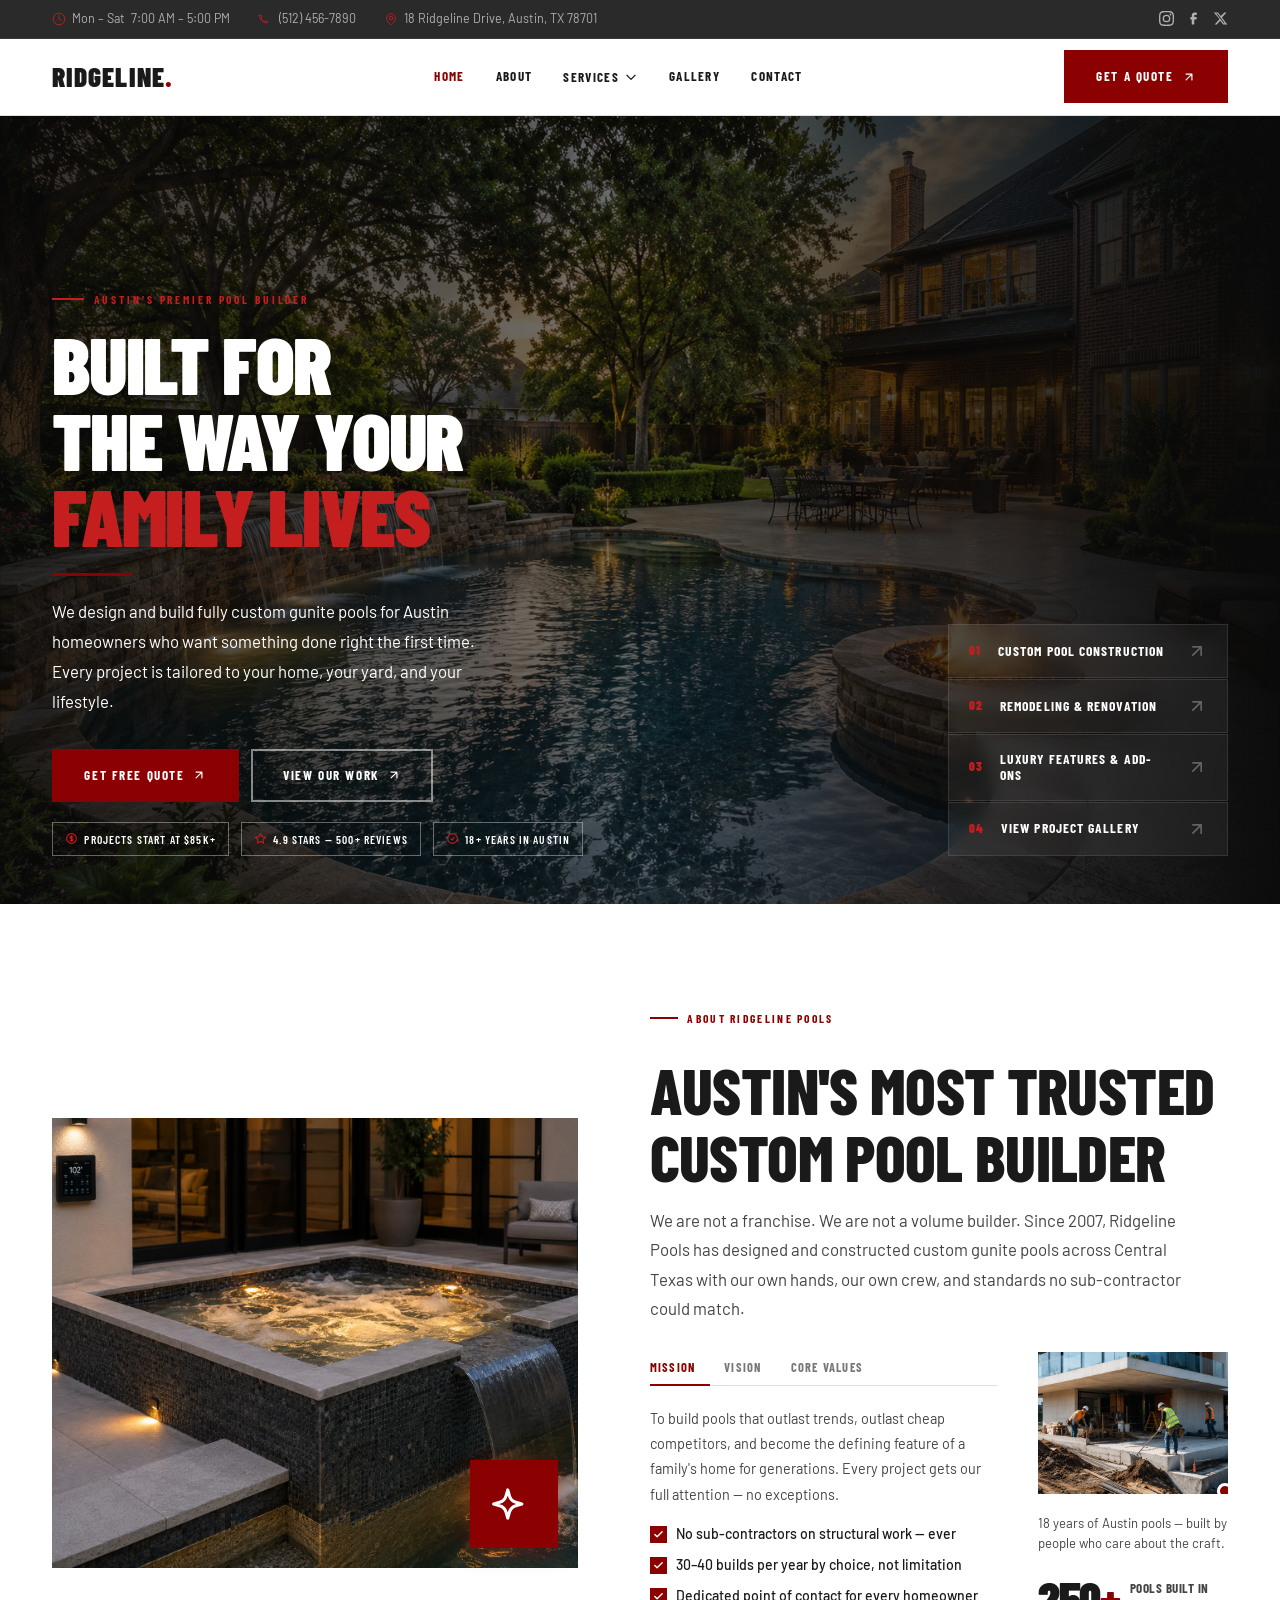
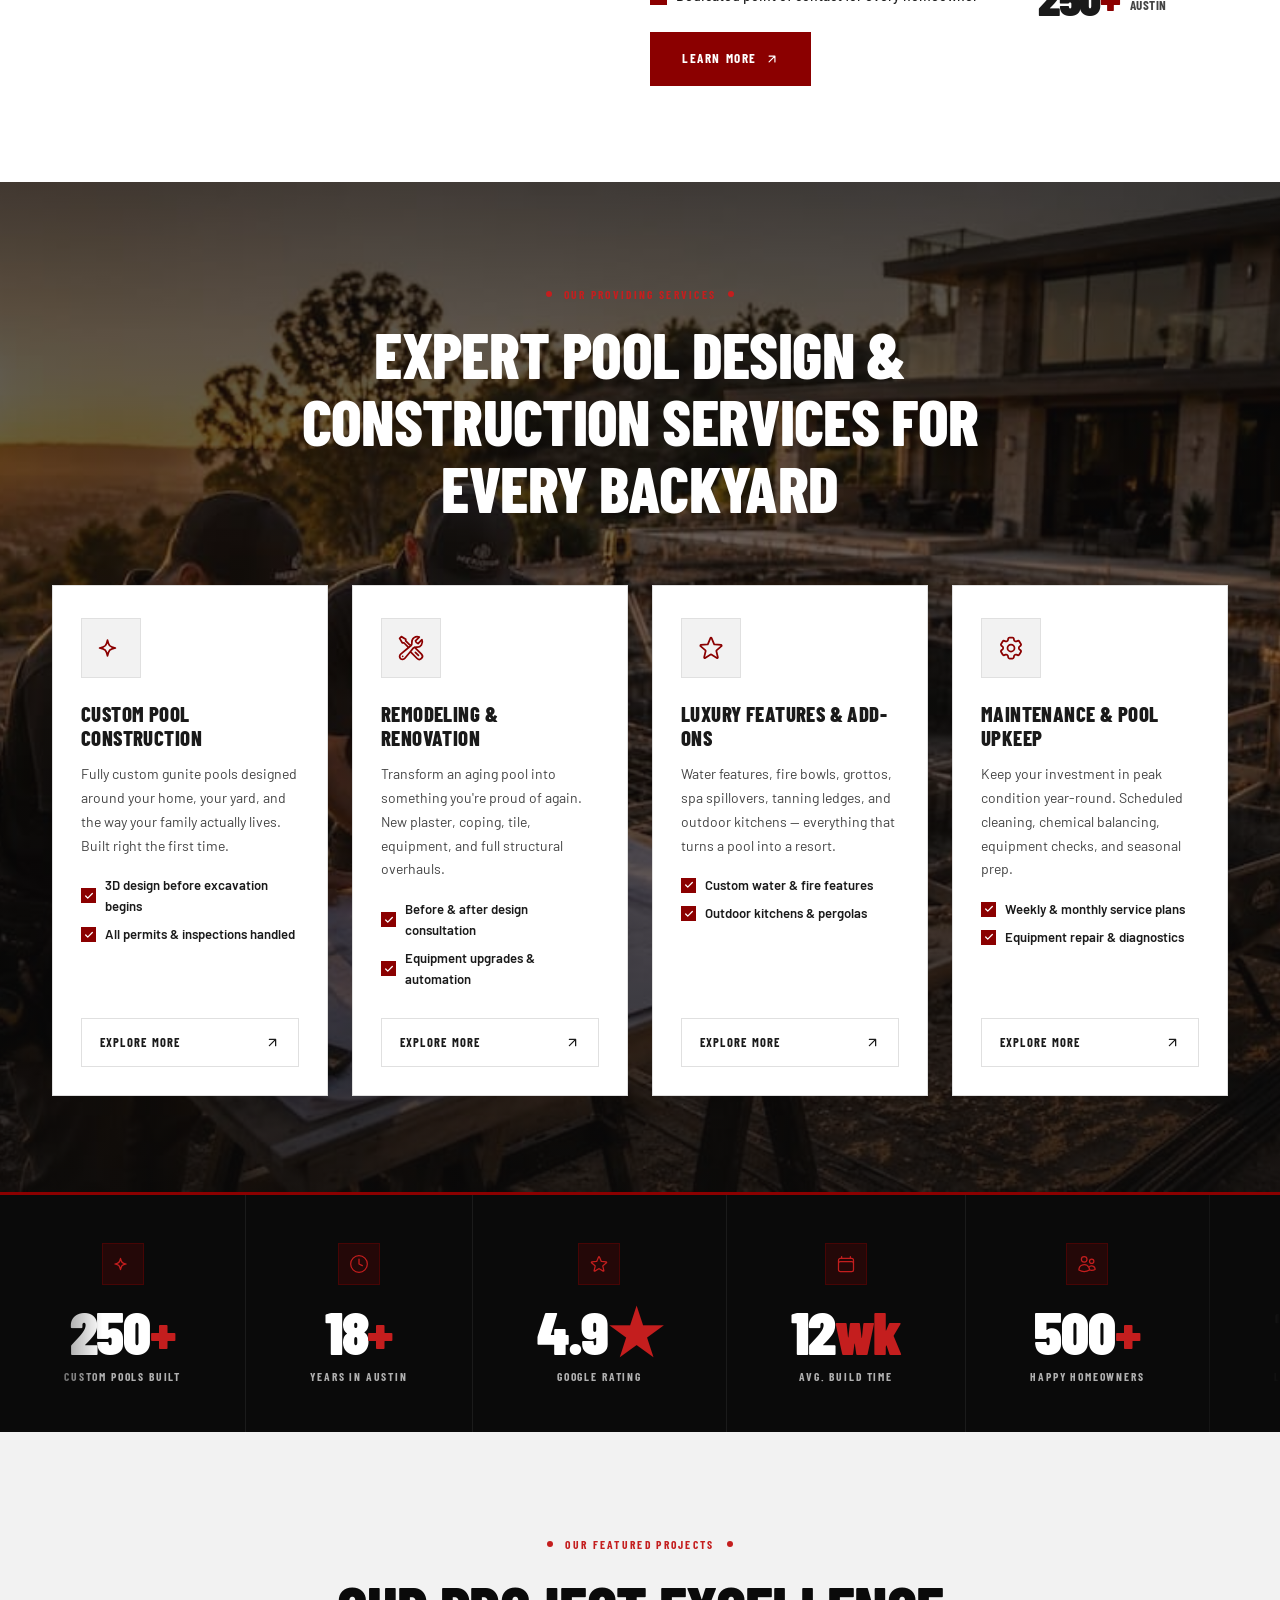
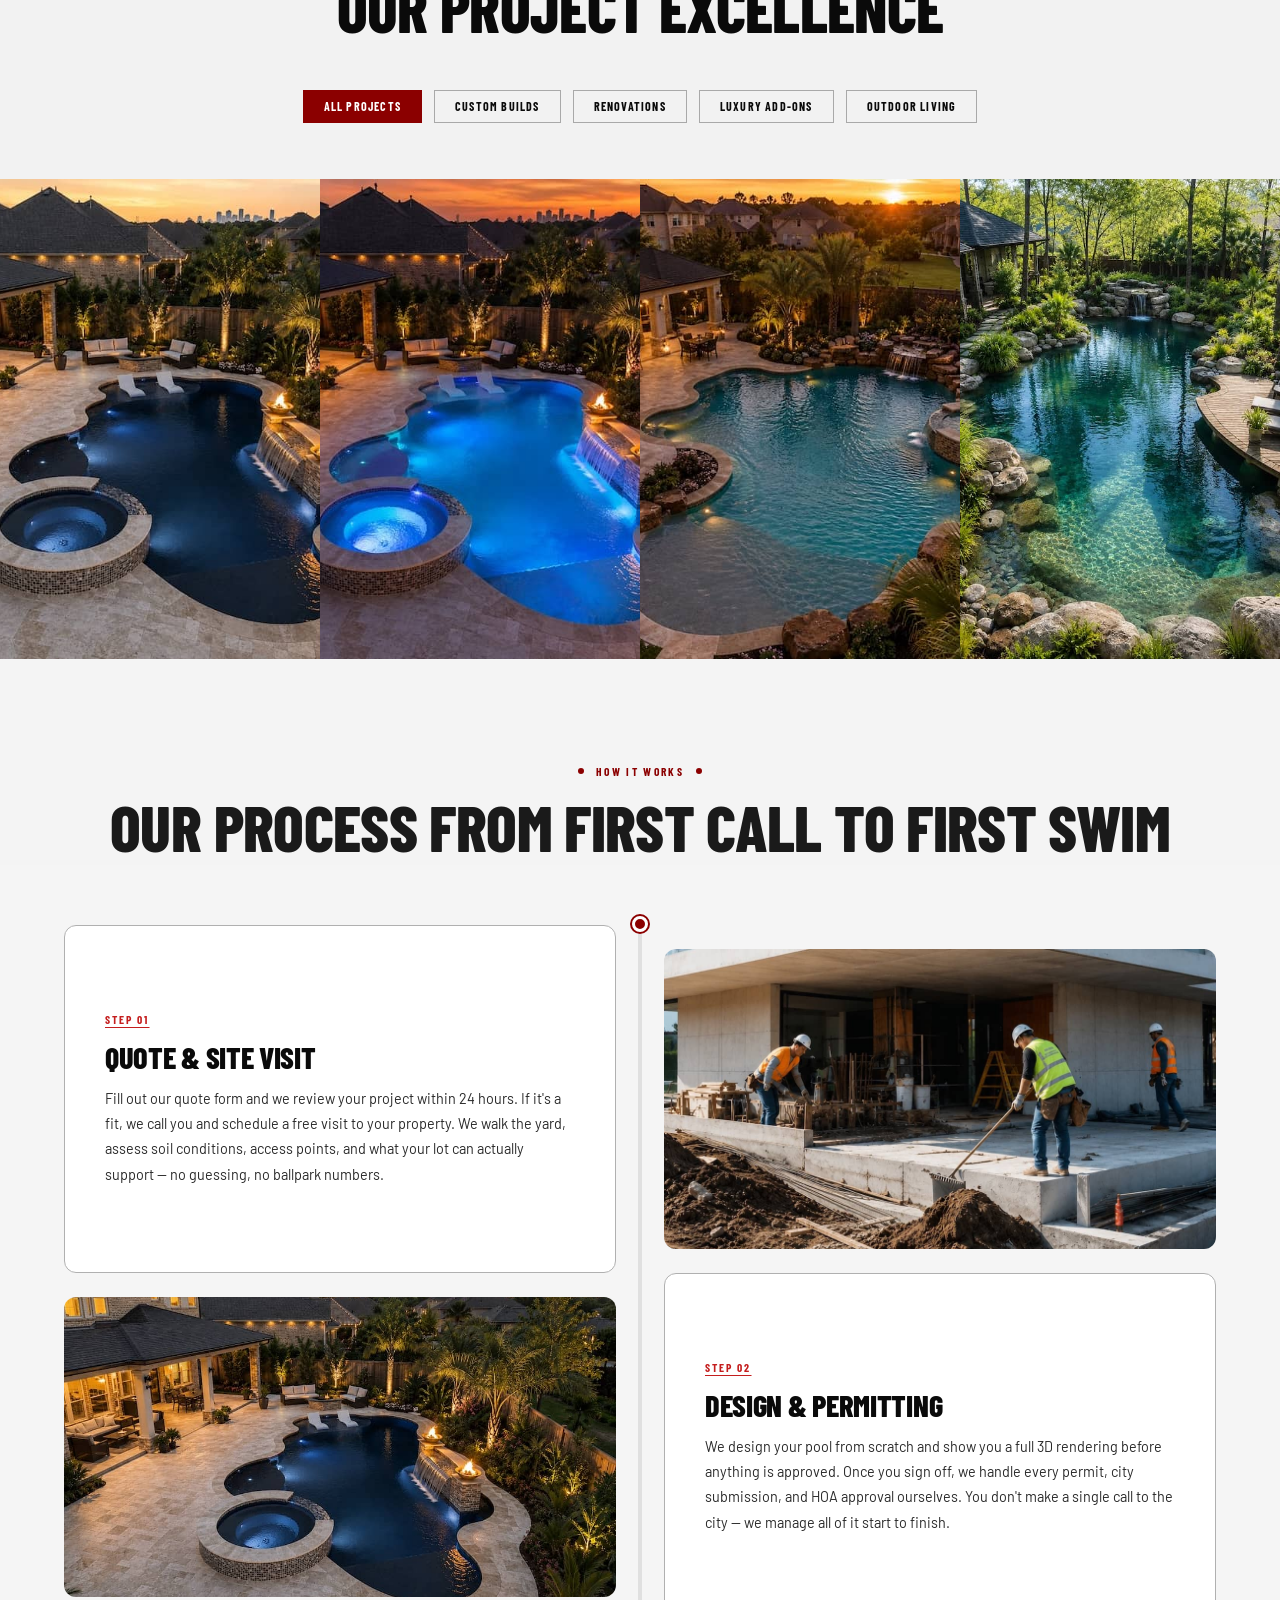
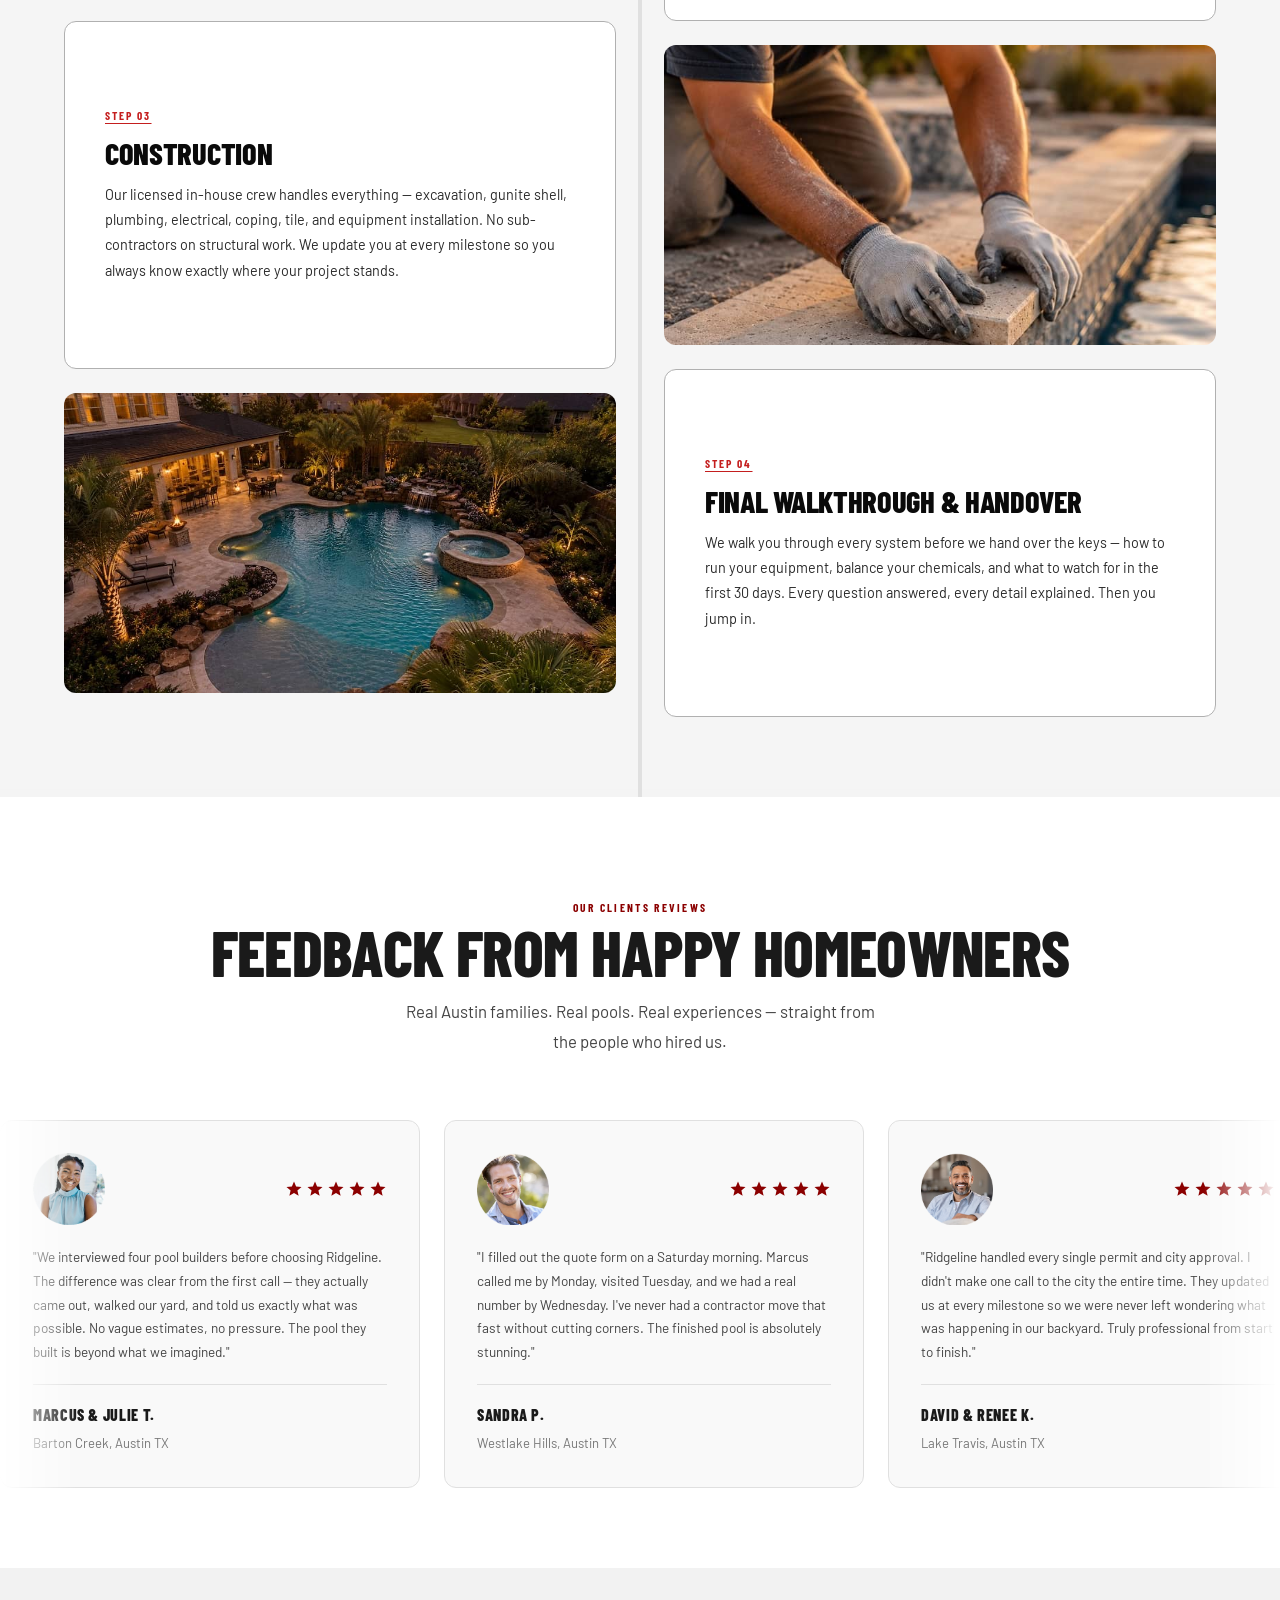
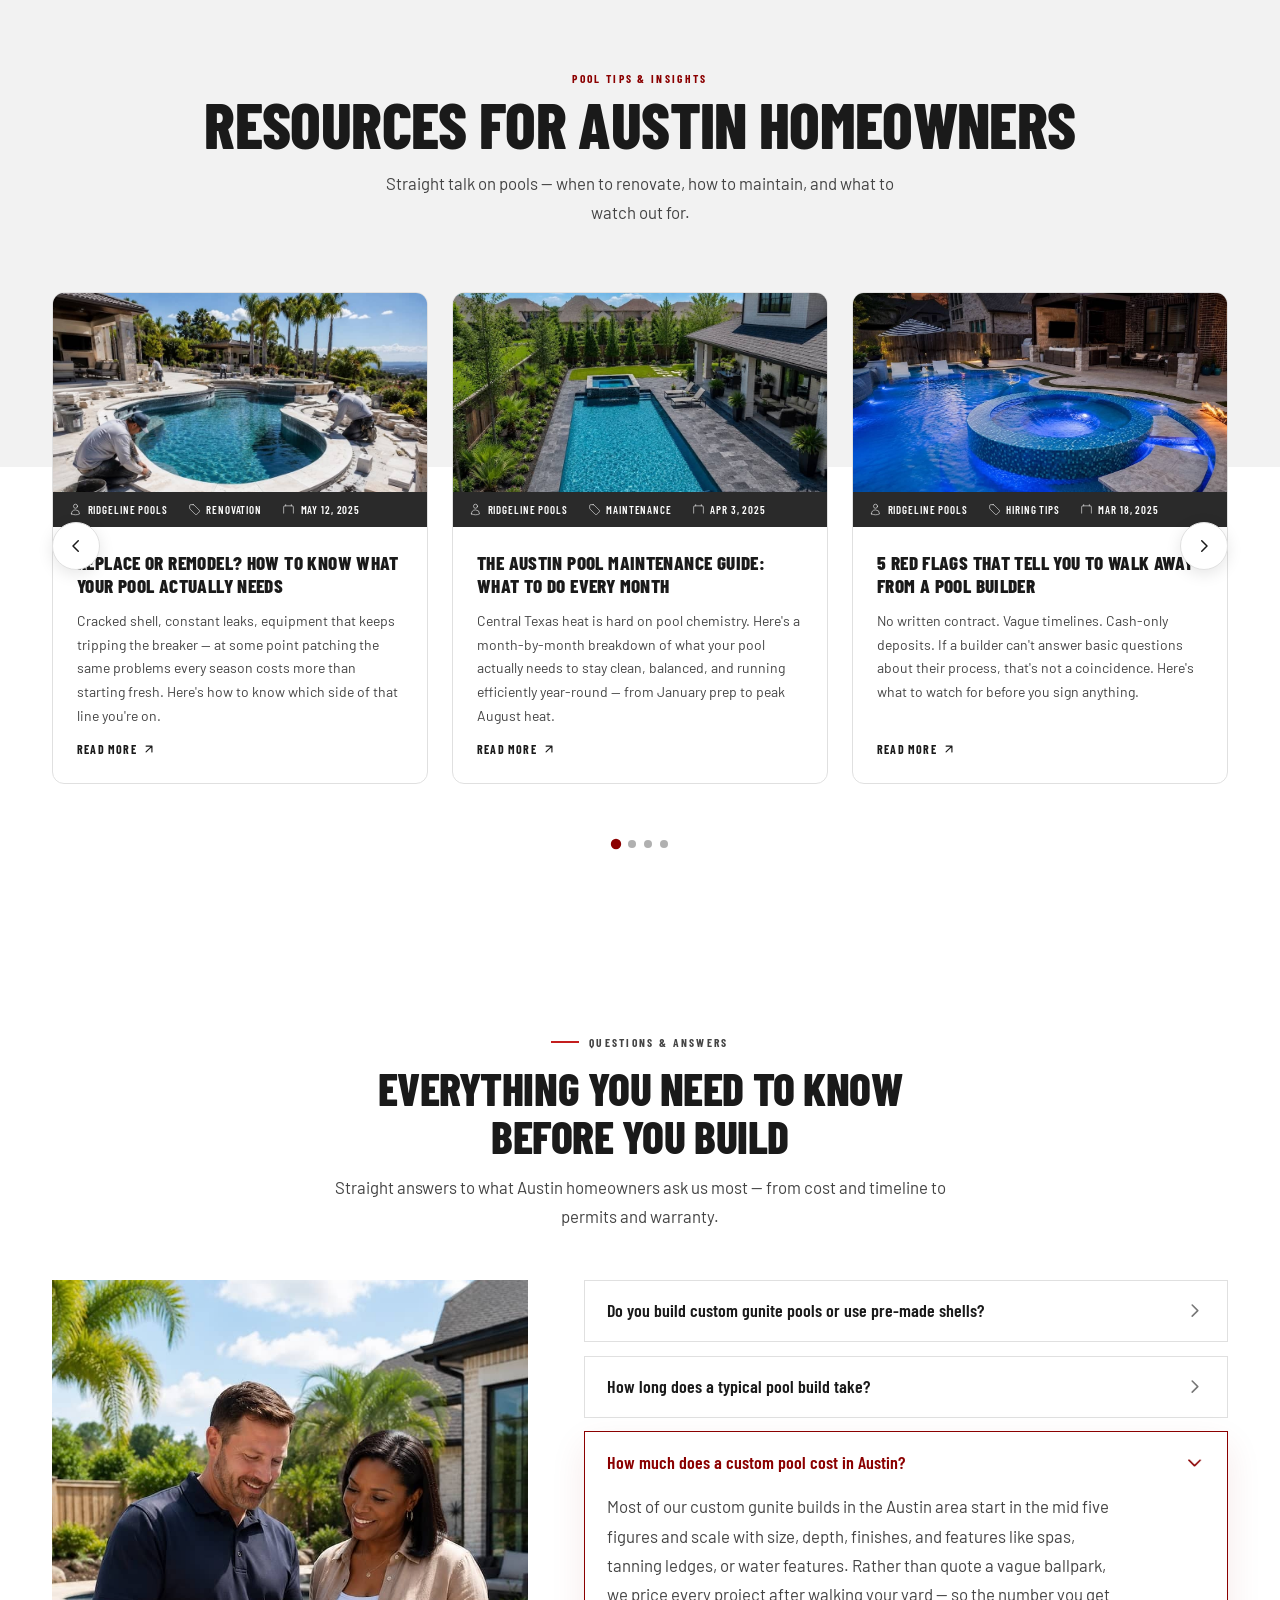
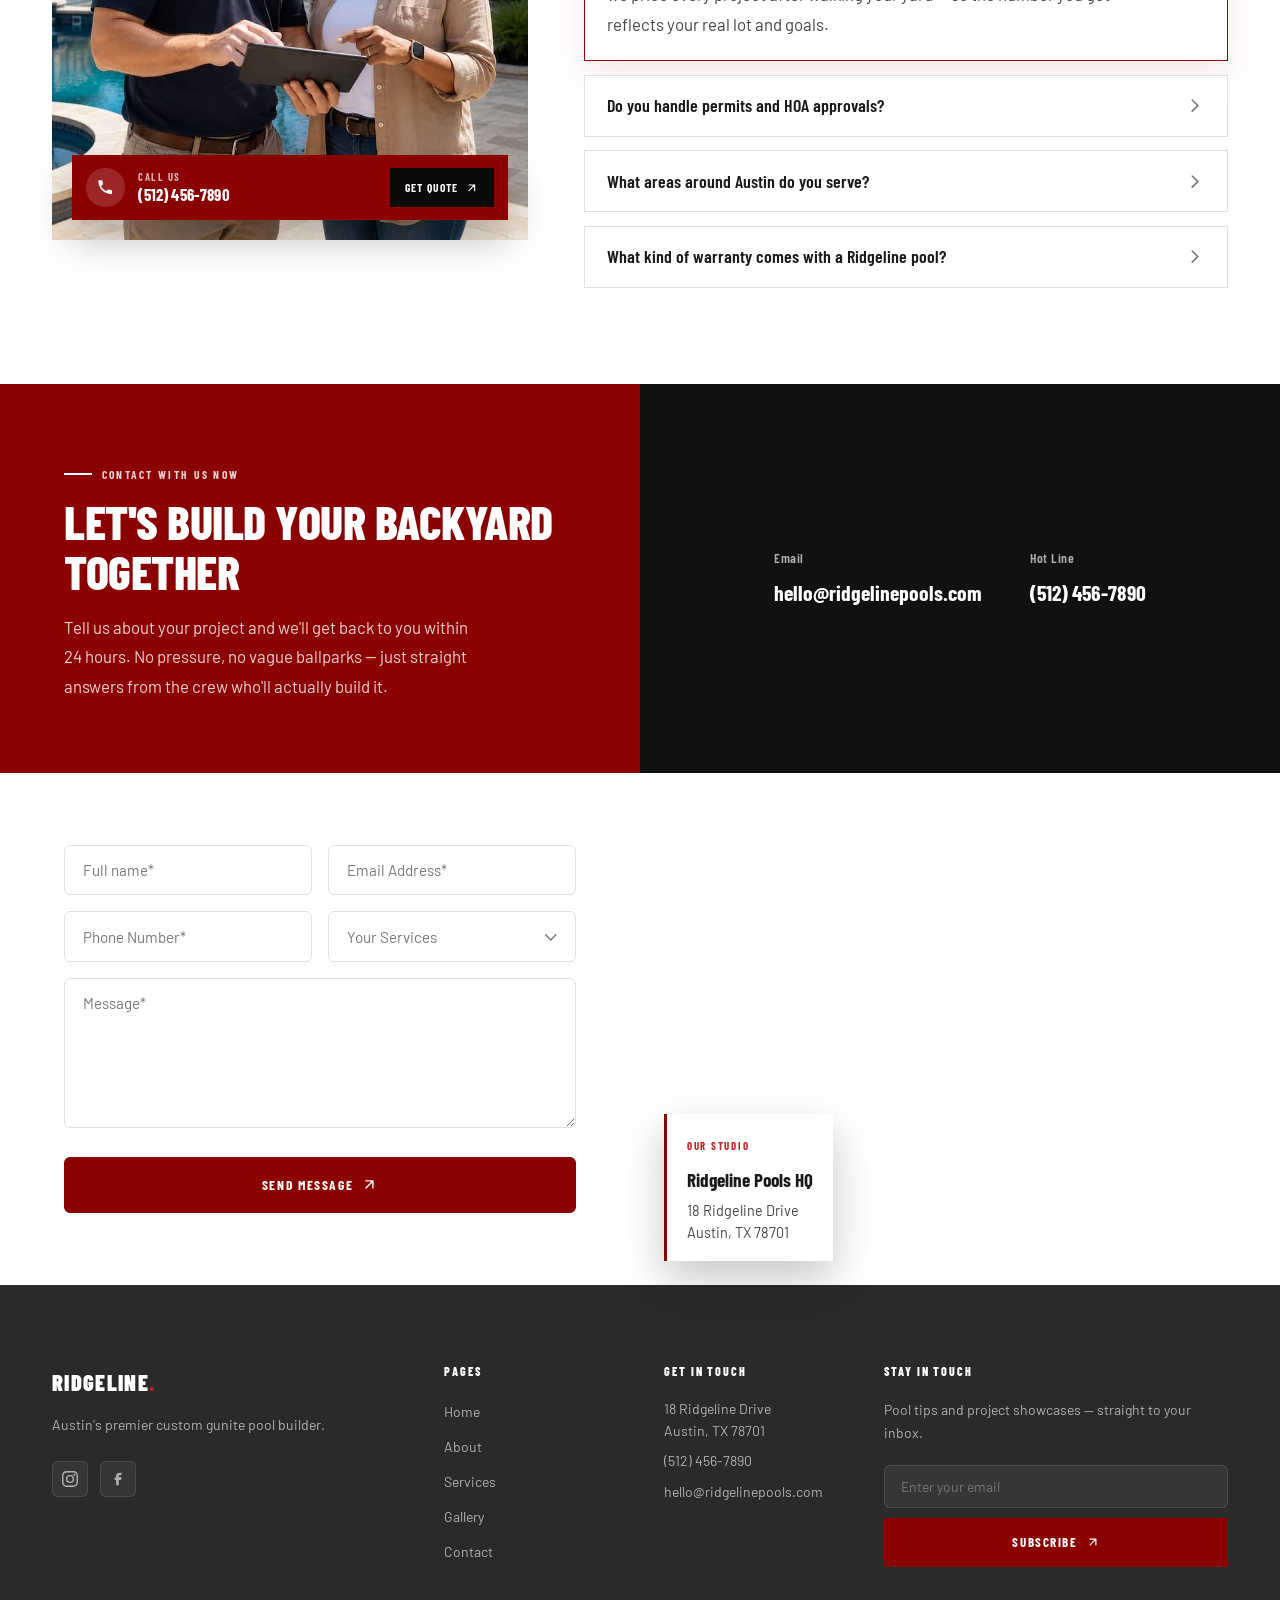
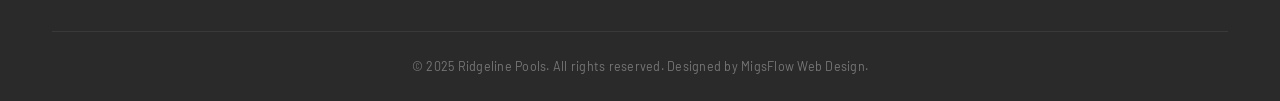
==== index.html @ 8cb763c6 "Initial commit" ====
<!DOCTYPE html>
<html lang="en">
<head>
  <meta charset="UTF-8">
  <meta name="viewport" content="width=device-width, initial-scale=1.0">
  <meta name="description" content="Ridgeline Pools — Austin's premier custom gunite pool builder. 18+ years building luxury custom pools across Central Texas.">
  <title>Ridgeline Pools | Austin's Custom Pool Builder</title>

  <!-- Preload critical fonts -->
  <link rel="preconnect" href="https://fonts.googleapis.com">
  <link rel="preconnect" href="https://fonts.gstatic.com" crossorigin>

  <!-- Preload hero background image (above fold — never lazy load) -->
  <link rel="preload" as="image"
        href="images/home/jpg/home-hero-m.jpeg"
        media="(max-width: 767px)">
  <link rel="preload" as="image"
        href="images/home/jpg/home-hero-d.jpeg"
        media="(min-width: 768px)">

  <!-- CSS load order: tokens → components → page styles -->
  <link rel="stylesheet" href="global.css">
  <link rel="stylesheet" href="nav-hero.css">
</head>
<body>

  <!-- =====================================================================
     TOPBAR
     Dark grey strip — hours / phone / address / socials
     Hidden on mobile, shown at 1024px+
  ====================================================================== -->
  <div id="topbar">
    <div class="container topbar-inner">

      <div class="topbar-info">

        <!-- Hours -->
        <span class="topbar-item">
          <svg xmlns="http://www.w3.org/2000/svg" fill="none" viewBox="0 0 24 24"
               stroke="currentColor" aria-hidden="true">
            <circle cx="12" cy="12" r="10" stroke-width="1.5"/>
            <path stroke-linecap="round" stroke-linejoin="round"
                  stroke-width="1.5" d="M12 6v6l4 2"/>
          </svg>
          Mon – Sat &nbsp;7:00 AM – 5:00 PM
        </span>

        <!-- Phone -->
        <span class="topbar-item">
          <svg xmlns="http://www.w3.org/2000/svg" fill="none" viewBox="0 0 24 24"
               stroke="currentColor" aria-hidden="true">
            <path stroke-linecap="round" stroke-linejoin="round" stroke-width="1.5"
              d="M2.25 6.338c0-.414.336-.75.75-.75h2.25a.75.75 0 0 1 .743.647l.63 4.2a.75.75 0 0 1-.44.813l-1.27.508a11.25 11.25 0 0 0 5.38 5.38l.508-1.27a.75.75 0 0 1 .814-.44l4.2.63a.75.75 0 0 1 .647.743V18a.75.75 0 0 1-.75.75C9.716 18.75 2.25 11.284 2.25 6.338Z"/>
          </svg>
          <a href="tel:+15124567890">(512) 456-7890</a>
        </span>

        <!-- Address -->
        <span class="topbar-item">
          <svg xmlns="http://www.w3.org/2000/svg" fill="none" viewBox="0 0 24 24"
               stroke="currentColor" aria-hidden="true">
            <path stroke-linecap="round" stroke-linejoin="round" stroke-width="1.5"
              d="M15 10.5a3 3 0 1 1-6 0 3 3 0 0 1 6 0Z"/>
            <path stroke-linecap="round" stroke-linejoin="round" stroke-width="1.5"
              d="M19.5 10.5c0 7.142-7.5 11.25-7.5 11.25S4.5 17.642 4.5 10.5a7.5 7.5 0 1 1 15 0Z"/>
          </svg>
          <a href="https://maps.google.com" target="_blank" rel="noopener">
            18 Ridgeline Drive, Austin, TX 78701
          </a>
        </span>

      </div>

      <!-- Social icons -->
      <div class="topbar-social">
        <a href="#" aria-label="Instagram">
          <svg xmlns="http://www.w3.org/2000/svg" viewBox="0 0 24 24" fill="currentColor" aria-hidden="true">
            <path d="M12 2.163c3.204 0 3.584.012 4.85.07 3.252.148 4.771 1.691 4.919 4.919.058 1.265.069 1.645.069 4.849 0 3.205-.012 3.584-.069 4.849-.149 3.225-1.664 4.771-4.919 4.919-1.266.058-1.644.07-4.85.07-3.204 0-3.584-.012-4.849-.07-3.26-.149-4.771-1.699-4.919-4.92-.058-1.265-.07-1.644-.07-4.849 0-3.204.013-3.583.07-4.849.149-3.227 1.664-4.771 4.919-4.919 1.266-.057 1.645-.069 4.849-.069zM12 0C8.741 0 8.333.014 7.053.072 2.695.272.273 2.69.073 7.052.014 8.333 0 8.741 0 12c0 3.259.014 3.668.072 4.948.2 4.358 2.618 6.78 6.98 6.98C8.333 23.986 8.741 24 12 24c3.259 0 3.668-.014 4.948-.072 4.354-.2 6.782-2.618 6.979-6.98.059-1.28.073-1.689.073-4.948 0-3.259-.014-3.667-.072-4.947-.196-4.354-2.617-6.78-6.979-6.98C15.668.014 15.259 0 12 0zm0 5.838a6.162 6.162 0 100 12.324 6.162 6.162 0 000-12.324zM12 16a4 4 0 110-8 4 4 0 010 8zm6.406-11.845a1.44 1.44 0 100 2.881 1.44 1.44 0 000-2.881z"/>
          </svg>
        </a>
        <a href="#" aria-label="Facebook">
          <svg xmlns="http://www.w3.org/2000/svg" viewBox="0 0 24 24" fill="currentColor" aria-hidden="true">
            <path d="M9.198 21.5h4v-8.01h3.604l.396-3.98h-4V7.5a1 1 0 0 1 1-1h3v-4h-3a5 5 0 0 0-5 5v2.01h-2l-.396 3.98h2.396v8.01Z"/>
          </svg>
        </a>
        <a href="#" aria-label="X / Twitter">
          <svg xmlns="http://www.w3.org/2000/svg" viewBox="0 0 24 24" fill="currentColor" aria-hidden="true">
            <path d="M18.244 2.25h3.308l-7.227 8.26 8.502 11.24H16.17l-4.714-6.231-5.401 6.231H2.746l7.73-8.835L1.254 2.25H8.08l4.253 5.622 5.911-5.622Zm-1.161 17.52h1.833L7.084 4.126H5.117L17.083 19.77Z"/>
          </svg>
        </a>
      </div>

    </div>
  </div>
  <!-- /TOPBAR -->


  <!-- =====================================================================
     NAVBAR
     White background, sticky, dark text, maroon accents
  ====================================================================== -->
  <header id="navbar">
    <div class="container nav-inner">

      <!-- Logo -->
      <a href="#hero" class="nav-logo" aria-label="Ridgeline Pools — Home">
        RIDGELINE<span>.</span>
      </a>

      <!-- Desktop nav links -->
      <nav aria-label="Main navigation">
        <ul class="nav-links">

          <li><a href="#hero" class="is-active">Home</a></li>
          <li><a href="html/about.html">About</a></li>

          <!-- Services dropdown -->
          <li>
            <button class="nav-drop-toggle" aria-expanded="false" aria-haspopup="true">
              Services
              <svg class="nav-chevron" xmlns="http://www.w3.org/2000/svg" fill="none"
                   viewBox="0 0 24 24" stroke="currentColor" aria-hidden="true">
                <path stroke-linecap="round" stroke-linejoin="round"
                      stroke-width="2" d="M19 9l-7 7-7-7"/>
              </svg>
            </button>
            <ul class="nav-dropdown" role="menu">
              <li role="none"><a href="html/services/custom-builds.html" role="menuitem">Custom Pool Construction</a></li>
              <li role="none"><a href="html/services/renovations.html" role="menuitem">Remodeling &amp; Renovation</a></li>
              <li role="none"><a href="html/services/add-ons.html" role="menuitem">Luxury Features &amp; Add-Ons</a></li>
              <li role="none"><a href="html/services.html" role="menuitem">View All Services</a></li>
            </ul>
          </li>

          <li><a href="html/gallery.html">Gallery</a></li>
          <li><a href="#contact">Contact</a></li>

        </ul>
      </nav>

      <!-- Desktop CTA -->
      <div class="nav-cta">
        <a href="html/quote.html" class="btn-primary">
          Get a Quote
          <svg class="btn-icon" xmlns="http://www.w3.org/2000/svg" fill="none"
               viewBox="0 0 24 24" stroke="currentColor" aria-hidden="true">
            <path stroke-linecap="round" stroke-linejoin="round"
                  stroke-width="2" d="M7 17L17 7M17 7H7M17 7v10"/>
          </svg>
        </a>
      </div>

      <!-- Hamburger (mobile only) -->
      <button class="nav-hamburger" aria-expanded="false"
              aria-label="Open navigation menu" aria-controls="mobile-drawer">
        <span></span>
        <span></span>
        <span></span>
      </button>

      <!-- Mobile dropdown menu -->
      <nav class="nav-drawer" id="mobile-drawer" aria-label="Mobile navigation">
        <ul>
          <li><a href="#hero" class="is-active">Home</a></li>
          <li><a href="html/about.html">About</a></li>

          <!-- Services accordion -->
          <li>
            <button class="nav-drop-toggle" aria-expanded="false">
              Services
              <svg class="nav-chevron" xmlns="http://www.w3.org/2000/svg" fill="none"
                   viewBox="0 0 24 24" stroke="currentColor" aria-hidden="true">
                <path stroke-linecap="round" stroke-linejoin="round"
                      stroke-width="2" d="M19 9l-7 7-7-7"/>
              </svg>
            </button>
            <ul class="nav-sub">
              <li><a href="html/services/custom-builds.html">Custom Pool Construction</a></li>
              <li><a href="html/services/renovations.html">Remodeling &amp; Renovation</a></li>
              <li><a href="html/services/add-ons.html">Luxury Features &amp; Add-Ons</a></li>
              <li><a href="html/services.html">View All Services</a></li>
            </ul>
          </li>

          <li><a href="html/gallery.html">Gallery</a></li>
          <li><a href="#contact">Contact</a></li>
        </ul>

        <div class="nav-drawer-cta">
          <a href="html/quote.html" class="btn-primary">
            Get a Quote
            <svg class="btn-icon" xmlns="http://www.w3.org/2000/svg" fill="none"
                 viewBox="0 0 24 24" stroke="currentColor" aria-hidden="true">
              <path stroke-linecap="round" stroke-linejoin="round"
                    stroke-width="2" d="M7 17L17 7M17 7H7M17 7v10"/>
            </svg>
          </a>
        </div>

      </nav>

    </div>
  </header>

  <!-- Overlay behind mobile drawer -->
  <div class="nav-overlay" aria-hidden="true"></div>
  <!-- /NAVBAR -->


  <!-- =====================================================================
     HERO SECTION
     Full-width background image, dark overlay
     Eyebrow → H1 → divider → body → buttons → badges
     Service cards floating bottom-right (desktop)
  ====================================================================== -->
  <section id="hero">

    <!-- Background image — NOT lazy loaded (above fold) -->
    <picture class="hero-bg">
      <source media="(max-width: 767px)"
              srcset="images/custom-builds/calc-4.png"
              type="image/png">
      <source media="(min-width: 768px)"
              srcset="images/custom-builds/calc-4.png"
              type="image/png">
      <img
        src="images/custom-builds/calc-4.png"
        alt=""
        aria-hidden="true"
        width="1920"
        height="960"
        decoding="async">
        <!-- No loading="lazy" — this is the above-the-fold LCP image -->
    </picture>

    <!-- Dark gradient overlay -->
    <div class="hero-overlay" aria-hidden="true"></div>

    <div class="container hero-inner">

      <!-- Left: text + CTAs -->
      <div class="hero-content reveal fade-right">

        <!-- Eyebrow -->
        <p class="hero-eyebrow">Austin's Premier Pool Builder</p>

        <!-- H1 — tight condensed display -->
        <h1 class="hero-heading">
          Built For<br>
          The Way Your<br>
          <span class="accent">Family Lives</span>
        </h1>

        <!-- Maroon divider line -->
        <div class="hero-divider" aria-hidden="true"></div>

        <!-- Body copy -->
        <p class="hero-body">
          We design and build fully custom gunite pools for Austin homeowners
          who want something done right the first time. Every project is
          tailored to your home, your yard, and your lifestyle.
        </p>

        <!-- CTA buttons -->
        <div class="hero-btns">
          <a href="html/quote.html" class="btn-primary">
            Get Free Quote
            <svg class="btn-icon" xmlns="http://www.w3.org/2000/svg" fill="none"
                 viewBox="0 0 24 24" stroke="currentColor" aria-hidden="true">
              <path stroke-linecap="round" stroke-linejoin="round"
                    stroke-width="2" d="M7 17L17 7M17 7H7M17 7v10"/>
            </svg>
          </a>
          <a href="html/gallery.html" class="btn-ghost-white">
            View Our Work
            <svg class="btn-icon" xmlns="http://www.w3.org/2000/svg" fill="none"
                 viewBox="0 0 24 24" stroke="currentColor" aria-hidden="true">
              <path stroke-linecap="round" stroke-linejoin="round"
                    stroke-width="2" d="M7 17L17 7M17 7H7M17 7v10"/>
            </svg>
          </a>
        </div>

        <!-- Trust badges -->
        <div class="hero-pricing-note">
          <span class="hero-badge">
            <svg xmlns="http://www.w3.org/2000/svg" fill="none" viewBox="0 0 24 24"
                 stroke="currentColor" aria-hidden="true">
              <path stroke-linecap="round" stroke-linejoin="round" stroke-width="2"
                d="M12 8c-1.657 0-3 .895-3 2s1.343 2 3 2 3 .895 3 2-1.343 2-3 2m0-8c1.11 0 2.08.402 2.599 1M12 8V7m0 1v8m0 0v1m0-1c-1.11 0-2.08-.402-2.599-1M21 12a9 9 0 11-18 0 9 9 0 0118 0z"/>
            </svg>
            Projects start at $85k+
          </span>
          <span class="hero-badge">
            <svg xmlns="http://www.w3.org/2000/svg" fill="none" viewBox="0 0 24 24"
                 stroke="currentColor" aria-hidden="true">
              <path stroke-linecap="round" stroke-linejoin="round" stroke-width="2"
                d="M11.48 3.499a.562.562 0 011.04 0l2.125 5.111a.563.563 0 00.475.345l5.518.442c.499.04.701.663.321.988l-4.204 3.602a.563.563 0 00-.182.557l1.285 5.385a.562.562 0 01-.84.61l-4.725-2.885a.563.563 0 00-.586 0L6.982 20.54a.562.562 0 01-.84-.61l1.285-5.386a.562.562 0 00-.182-.557l-4.204-3.602a.563.563 0 01.321-.988l5.518-.442a.563.563 0 00.475-.345L11.48 3.5z"/>
            </svg>
            4.9 Stars — 500+ Reviews
          </span>
          <span class="hero-badge">
            <svg xmlns="http://www.w3.org/2000/svg" fill="none" viewBox="0 0 24 24"
                 stroke="currentColor" aria-hidden="true">
              <path stroke-linecap="round" stroke-linejoin="round" stroke-width="2"
                d="M9 12.75L11.25 15 15 9.75M21 12a9 9 0 11-18 0 9 9 0 0118 0z"/>
            </svg>
            18+ Years in Austin
          </span>
        </div>

      </div>
      <!-- /hero-content -->

      <!-- Right: service quick-links (Brickz-style numbered cards) -->
      <div class="hero-cards reveal fade-left delay-2">

        <a href="html/services/custom-builds.html" class="hero-card-item">
          <span class="hero-card-num">01</span>
          <span class="hero-card-label">Custom Pool Construction</span>
          <svg class="hero-card-arrow" xmlns="http://www.w3.org/2000/svg" fill="none"
               viewBox="0 0 24 24" stroke="currentColor" aria-hidden="true">
            <path stroke-linecap="round" stroke-linejoin="round"
                  stroke-width="2" d="M7 17L17 7M17 7H7M17 7v10"/>
          </svg>
        </a>

        <a href="html/services/renovations.html" class="hero-card-item">
          <span class="hero-card-num">02</span>
          <span class="hero-card-label">Remodeling &amp; Renovation</span>
          <svg class="hero-card-arrow" xmlns="http://www.w3.org/2000/svg" fill="none"
               viewBox="0 0 24 24" stroke="currentColor" aria-hidden="true">
            <path stroke-linecap="round" stroke-linejoin="round"
                  stroke-width="2" d="M7 17L17 7M17 7H7M17 7v10"/>
          </svg>
        </a>

        <a href="html/services/add-ons.html" class="hero-card-item">
          <span class="hero-card-num">03</span>
          <span class="hero-card-label">Luxury Features &amp; Add-Ons</span>
          <svg class="hero-card-arrow" xmlns="http://www.w3.org/2000/svg" fill="none"
               viewBox="0 0 24 24" stroke="currentColor" aria-hidden="true">
            <path stroke-linecap="round" stroke-linejoin="round"
                  stroke-width="2" d="M7 17L17 7M17 7H7M17 7v10"/>
          </svg>
        </a>

        <a href="html/gallery.html" class="hero-card-item">
          <span class="hero-card-num">04</span>
          <span class="hero-card-label">View Project Gallery</span>
          <svg class="hero-card-arrow" xmlns="http://www.w3.org/2000/svg" fill="none"
               viewBox="0 0 24 24" stroke="currentColor" aria-hidden="true">
            <path stroke-linecap="round" stroke-linejoin="round"
                  stroke-width="2" d="M7 17L17 7M17 7H7M17 7v10"/>
          </svg>
        </a>

      </div>
      <!-- /hero-cards -->

    </div>
    <!-- /hero-inner -->

  </section>
  <!-- /HERO -->


  <!-- =====================================================================
     ABOUT SECTION
     Big image left | right column: eyebrow/h2/body/tab-row
     Tab row: tabs+checklist+btn LEFT | secondary image+stat RIGHT
  ====================================================================== -->
  <section id="about" class="section-padding">
    <div class="container about-inner">

      <!-- ── Left: big image + badge ── -->
      <div class="about-img-col reveal fade-right">
        <picture>
          <source media="(max-width: 767px)"
                  srcset="images/custom-builds/calc-9.png" type="image/png">
          <source media="(min-width: 768px)"
                  srcset="images/custom-builds/calc-9.png" type="image/jpeg">
          <img
            class="about-img-main"
            src="images/custom-builds/calc-9.png"
            alt="Ridgeline Pools crew reviewing blueprints on a job site"
            width="600"
            height="450"
            loading="lazy"
            decoding="async">
        </picture>

        <!-- Maroon badge overlay bottom-right -->
        <div class="about-img-badge" aria-hidden="true">
          <svg xmlns="http://www.w3.org/2000/svg" fill="none"
               viewBox="0 0 24 24" stroke="currentColor">
            <path stroke-linecap="round" stroke-linejoin="round" stroke-width="1.5"
              d="M9.813 15.904L9 18.75l-.813-2.846a4.5 4.5 0 00-3.09-3.09L2.25 12l2.846-.813a4.5
              4.5 0 003.09-3.09L9 5.25l.813 2.846a4.5 4.5 0 003.09 3.09L15.75 12l-2.846.813a4.5
              4.5 0 00-3.09 3.09z"/>
          </svg>
        </div>
      </div>

      <!-- ── Right: all content ── -->
      <div class="about-content reveal fade-left">

        <p class="eyebrow">About Ridgeline Pools</p>
        <h2>Austin's Most Trusted Custom Pool Builder</h2>
        <p>
          We are not a franchise. We are not a volume builder. Since 2007,
          Ridgeline Pools has designed and constructed custom gunite pools
          across Central Texas with our own hands, our own crew, and
          standards no sub-contractor could match.
        </p>

        <!-- ── Tab row: left col = tabs/content/btn | right col = image+stat ── -->
        <div class="about-tab-row">

          <!-- Left: tabs + panel content + button -->
          <div class="about-tab-col">

            <!-- Tab buttons -->
            <div class="about-tabs" role="tablist" aria-label="About sections">
              <button class="about-tab-btn is-active"
                      role="tab" aria-selected="true"
                      aria-controls="tab-mission" id="btn-mission"
                      data-tab="mission">Mission</button>
              <button class="about-tab-btn"
                      role="tab" aria-selected="false"
                      aria-controls="tab-vision" id="btn-vision"
                      data-tab="vision">Vision</button>
              <button class="about-tab-btn"
                      role="tab" aria-selected="false"
                      aria-controls="tab-values" id="btn-values"
                      data-tab="values">Core Values</button>
            </div>

            <!-- Mission panel -->
            <div class="about-tab-panel is-active"
                 id="tab-mission" role="tabpanel" aria-labelledby="btn-mission">
              <p>To build pools that outlast trends, outlast cheap competitors,
                and become the defining feature of a family's home for generations.
                Every project gets our full attention — no exceptions.</p>
              <ul class="about-checklist">
                <li>No sub-contractors on structural work — ever</li>
                <li>30–40 builds per year by choice, not limitation</li>
                <li>Dedicated point of contact for every homeowner</li>
              </ul>
              <a href="html/about.html" class="btn-primary">
                Learn More
                <svg class="btn-icon" xmlns="http://www.w3.org/2000/svg"
                     fill="none" viewBox="0 0 24 24" stroke="currentColor">
                  <path stroke-linecap="round" stroke-linejoin="round"
                        stroke-width="2" d="M7 17L17 7M17 7H7M17 7v10"/>
                </svg>
              </a>
            </div>

            <!-- Vision panel -->
            <div class="about-tab-panel"
                 id="tab-vision" role="tabpanel" aria-labelledby="btn-vision">
              <p>To be Central Texas's most respected luxury pool builder —
                not the biggest. We measure success by referrals, not volume.
                A Ridgeline pool should speak for itself the moment someone sees it.</p>
              <ul class="about-checklist">
                <li>Premium gunite — built to last 30+ years</li>
                <li>3D design approval before any excavation begins</li>
                <li>Full permit and inspection management, start to finish</li>
              </ul>
              <a href="html/about.html" class="btn-primary">
                Learn More
                <svg class="btn-icon" xmlns="http://www.w3.org/2000/svg"
                     fill="none" viewBox="0 0 24 24" stroke="currentColor">
                  <path stroke-linecap="round" stroke-linejoin="round"
                        stroke-width="2" d="M7 17L17 7M17 7H7M17 7v10"/>
                </svg>
              </a>
            </div>

            <!-- Core Values panel -->
            <div class="about-tab-panel"
                 id="tab-values" role="tabpanel" aria-labelledby="btn-values">
              <p>Craft over speed. Honesty over sales. Local knowledge over
                corporate playbooks. We hire for character first and skill second —
                because both have to show up on your job site.</p>
              <ul class="about-checklist">
                <li>Radical honesty — we tell you what your site can support</li>
                <li>18 years of Austin soil, rock, and climate knowledge</li>
                <li>No pressure, no upselling, no hidden costs</li>
              </ul>
              <a href="html/about.html" class="btn-primary">
                Learn More
                <svg class="btn-icon" xmlns="http://www.w3.org/2000/svg"
                     fill="none" viewBox="0 0 24 24" stroke="currentColor">
                  <path stroke-linecap="round" stroke-linejoin="round"
                        stroke-width="2" d="M7 17L17 7M17 7H7M17 7v10"/>
                </svg>
              </a>
            </div>

          </div>
          <!-- /about-tab-col -->

          <!-- Right: secondary image + caption + stat -->
          <div class="about-aside-col">

            <div class="about-secondary-img img-zoom">
              <picture>
                <img
                  src="images/home/jpg/about-video-d.jpeg"
                  alt="Ridgeline Pools team reviewing plans"
                  width="190"
                  height="145"
                  loading="lazy"
                  decoding="async">
              </picture>
            </div>

            <p class="about-aside-caption">
              18 years of Austin pools — built by people who care about the craft.
            </p>

            <div class="about-stat">
              <span class="about-stat-num">250<span>+</span></span>
              <span class="about-stat-label">Pools Built in Austin</span>
            </div>

          </div>
          <!-- /about-aside-col -->

        </div>
        <!-- /about-tab-row -->

      </div>
      <!-- /about-content -->

    </div>
  </section>
  <!-- /ABOUT -->


  <!-- =====================================================================
     SERVICES SECTION
     Light grey bg, centered header, 4 cards
     Hover: bg image fades in, icon darkens, button fills maroon
  ====================================================================== -->
  <section id="services" class="section-padding">

    <!-- =========================================================
         BACKGROUND VIDEO
         To use your own video, change ONLY the src below.
           • Local file:  src="videos/services-bg.mp4"
           • Hosted link: src="https://your-cdn.com/services-bg.mp4"
         The poster image shows instantly and stays visible until
         the video loads (or if it fails / is removed), so the
         section never looks broken.
    ========================================================== -->
    <div class="services-bg" aria-hidden="true">
      <video
        class="services-bg-video"
        autoplay muted loop playsinline preload="auto"
        poster="images/home/jpg/services-custom-d.jpeg">
        <!-- ▼▼▼  YOUR VIDEO GOES HERE — swap this one line  ▼▼▼ -->
        <source src="videos/services-bg.mp4" type="video/mp4">
        <!-- ▲▲▲  (optional 2nd line for a .webm version)    ▲▲▲ -->
      </video>
      <div class="services-bg-overlay"></div>
    </div>

    <div class="container">

      <!-- Header -->
      <div class="services-header reveal fade-up">
        <p class="eyebrow">Our Providing Services</p>
        <h2>Expert Pool Design &amp; Construction Services For Every Backyard</h2>
      </div>

      <!-- Cards grid -->
      <div class="services-grid">

        <!-- Card 1: Custom Pool Construction -->
        <div class="service-card reveal fade-up delay-1">

          <!-- Bg image — fades in on hover -->
          <div class="service-card-bg" aria-hidden="true">
            <picture>
              <img src="images/home/jpg/services-custom-d.jpeg"
                   alt=""
                   width="400" height="500"
                   loading="lazy" decoding="async">
            </picture>
          </div>

          <div class="service-card-inner">
            <!-- Icon -->
            <div class="service-icon-box">
              <svg xmlns="http://www.w3.org/2000/svg" fill="none"
                   viewBox="0 0 24 24" stroke="currentColor">
                <path stroke-linecap="round" stroke-linejoin="round" stroke-width="1.5"
                  d="M9.813 15.904L9 18.75l-.813-2.846a4.5 4.5 0 00-3.09-3.09L2.25 12l2.846-.813a4.5 4.5 0 003.09-3.09L9 5.25l.813 2.846a4.5 4.5 0 003.09 3.09L15.75 12l-2.846.813a4.5 4.5 0 00-3.09 3.09z"/>
              </svg>
            </div>
            <h3 class="service-card-title">Custom Pool Construction</h3>
            <p class="service-card-body">Fully custom gunite pools designed around your home, your yard, and the way your family actually lives. Built right the first time.</p>
            <ul class="service-checklist">
              <li>3D design before excavation begins</li>
              <li>All permits &amp; inspections handled</li>
            </ul>
            <a href="html/services/custom-builds.html" class="service-card-btn">
              Explore More
              <svg xmlns="http://www.w3.org/2000/svg" fill="none"
                   viewBox="0 0 24 24" stroke="currentColor" aria-hidden="true">
                <path stroke-linecap="round" stroke-linejoin="round"
                      stroke-width="2" d="M7 17L17 7M17 7H7M17 7v10"/>
              </svg>
            </a>
          </div>
        </div>

        <!-- Card 2: Remodeling & Renovation -->
        <div class="service-card reveal fade-up delay-2">

          <div class="service-card-bg" aria-hidden="true">
            <picture>
              <img src="images/home/jpg/services-renovation-d.jpeg"
                   alt=""
                   width="400" height="500"
                   loading="lazy" decoding="async">
            </picture>
          </div>

          <div class="service-card-inner">
            <div class="service-icon-box">
              <svg xmlns="http://www.w3.org/2000/svg" fill="none"
                   viewBox="0 0 24 24" stroke="currentColor">
                <path stroke-linecap="round" stroke-linejoin="round" stroke-width="1.5"
                  d="M11.42 15.17L17.25 21A2.652 2.652 0 0021 17.25l-5.877-5.877M11.42 15.17l2.496-3.03c.317-.384.74-.626 1.208-.766M11.42 15.17l-4.655 5.653a2.548 2.548 0 11-3.586-3.586l6.837-5.63m5.108-.233c.55-.164 1.163-.188 1.743-.14a4.5 4.5 0 004.486-6.336l-3.276 3.277a3.004 3.004 0 01-2.25-2.25l3.276-3.276a4.5 4.5 0 00-6.336 4.486c.091 1.076-.071 2.264-.904 2.95l-.102.085m-1.745 1.437L5.909 7.5H4.5L2.25 3.75l1.5-1.5L7.5 4.5v1.409l4.26 4.26m-1.745 1.437l1.745-1.437m6.615 8.206L15.75 15.75M4.867 19.125h.008v.008h-.008v-.008z"/>
              </svg>
            </div>
            <h3 class="service-card-title">Remodeling &amp; Renovation</h3>
            <p class="service-card-body">Transform an aging pool into something you're proud of again. New plaster, coping, tile, equipment, and full structural overhauls.</p>
            <ul class="service-checklist">
              <li>Before &amp; after design consultation</li>
              <li>Equipment upgrades &amp; automation</li>
            </ul>
            <a href="html/services/renovations.html" class="service-card-btn">
              Explore More
              <svg xmlns="http://www.w3.org/2000/svg" fill="none"
                   viewBox="0 0 24 24" stroke="currentColor" aria-hidden="true">
                <path stroke-linecap="round" stroke-linejoin="round"
                      stroke-width="2" d="M7 17L17 7M17 7H7M17 7v10"/>
              </svg>
            </a>
          </div>
        </div>

        <!-- Card 3: Luxury Features & Add-Ons -->
        <div class="service-card reveal fade-up delay-3">

          <div class="service-card-bg" aria-hidden="true">
            <picture>
              <img src="images/home/jpg/services-add-ons-d.jpeg"
                   alt=""
                   width="400" height="500"
                   loading="lazy" decoding="async">
            </picture>
          </div>

          <div class="service-card-inner">
            <div class="service-icon-box">
              <svg xmlns="http://www.w3.org/2000/svg" fill="none"
                   viewBox="0 0 24 24" stroke="currentColor">
                <path stroke-linecap="round" stroke-linejoin="round" stroke-width="1.5"
                  d="M11.48 3.499a.562.562 0 011.04 0l2.125 5.111a.563.563 0 00.475.345l5.518.442c.499.04.701.663.321.988l-4.204 3.602a.563.563 0 00-.182.557l1.285 5.385a.562.562 0 01-.84.61l-4.725-2.885a.563.563 0 00-.586 0L6.982 20.54a.562.562 0 01-.84-.61l1.285-5.386a.562.562 0 00-.182-.557l-4.204-3.602a.563.563 0 01.321-.988l5.518-.442a.563.563 0 00.475-.345L11.48 3.5z"/>
              </svg>
            </div>
            <h3 class="service-card-title">Luxury Features &amp; Add-Ons</h3>
            <p class="service-card-body">Water features, fire bowls, grottos, spa spillovers, tanning ledges, and outdoor kitchens — everything that turns a pool into a resort.</p>
            <ul class="service-checklist">
              <li>Custom water &amp; fire features</li>
              <li>Outdoor kitchens &amp; pergolas</li>
            </ul>
            <a href="html/services/add-ons.html" class="service-card-btn">
              Explore More
              <svg xmlns="http://www.w3.org/2000/svg" fill="none"
                   viewBox="0 0 24 24" stroke="currentColor" aria-hidden="true">
                <path stroke-linecap="round" stroke-linejoin="round"
                      stroke-width="2" d="M7 17L17 7M17 7H7M17 7v10"/>
              </svg>
            </a>
          </div>
        </div>

        <!-- Card 4: Pool Maintenance & Upkeep -->
        <div class="service-card reveal fade-up delay-4">

          <div class="service-card-bg" aria-hidden="true">
            <picture>
              <img src="images/home/jpg/home-cta-1-d.jpeg"
                   alt=""
                   width="400" height="500"
                   loading="lazy" decoding="async">
            </picture>
          </div>

          <div class="service-card-inner">
            <div class="service-icon-box">
              <svg xmlns="http://www.w3.org/2000/svg" fill="none"
                   viewBox="0 0 24 24" stroke="currentColor">
                <path stroke-linecap="round" stroke-linejoin="round" stroke-width="1.5"
                  d="M9.594 3.94c.09-.542.56-.94 1.11-.94h2.593c.55 0 1.02.398 1.11.94l.213 1.281c.063.374.313.686.645.87.074.04.147.083.22.127.325.196.72.257 1.075.124l1.217-.456a1.125 1.125 0 011.37.49l1.296 2.247a1.125 1.125 0 01-.26 1.431l-1.003.827c-.293.241-.438.613-.43.992a7.723 7.723 0 010 .255c-.008.378.137.75.43.991l1.004.827c.424.35.534.955.26 1.43l-1.298 2.247a1.125 1.125 0 01-1.369.491l-1.217-.456c-.355-.133-.75-.072-1.076.124a6.47 6.47 0 01-.22.128c-.331.183-.581.495-.644.869l-.213 1.281c-.09.543-.56.94-1.11.94h-2.594c-.55 0-1.019-.398-1.11-.94l-.213-1.281c-.062-.374-.312-.686-.644-.87a6.52 6.52 0 01-.22-.127c-.325-.196-.72-.257-1.076-.124l-1.217.456a1.125 1.125 0 01-1.369-.49l-1.297-2.247a1.125 1.125 0 01.26-1.431l1.004-.827c.292-.24.437-.613.43-.991a6.932 6.932 0 010-.255c.007-.38-.138-.751-.43-.992l-1.004-.827a1.125 1.125 0 01-.26-1.43l1.297-2.247a1.125 1.125 0 011.37-.491l1.216.456c.356.133.751.072 1.076-.124.072-.044.146-.086.22-.128.332-.183.582-.495.644-.869l.214-1.28z"/>
                <path stroke-linecap="round" stroke-linejoin="round" stroke-width="1.5"
                  d="M15 12a3 3 0 11-6 0 3 3 0 016 0z"/>
              </svg>
            </div>
            <h3 class="service-card-title">Maintenance &amp; Pool Upkeep</h3>
            <p class="service-card-body">Keep your investment in peak condition year-round. Scheduled cleaning, chemical balancing, equipment checks, and seasonal prep.</p>
            <ul class="service-checklist">
              <li>Weekly &amp; monthly service plans</li>
              <li>Equipment repair &amp; diagnostics</li>
            </ul>
            <a href="#contact" class="service-card-btn">
              Explore More
              <svg xmlns="http://www.w3.org/2000/svg" fill="none"
                   viewBox="0 0 24 24" stroke="currentColor" aria-hidden="true">
                <path stroke-linecap="round" stroke-linejoin="round"
                      stroke-width="2" d="M7 17L17 7M17 7H7M17 7v10"/>
              </svg>
            </a>
          </div>
        </div>

      </div>
      <!-- /services-grid -->

    </div>
  </section>
  <!-- /SERVICES -->


  <!-- =====================================================================
     STATS BAR — infinite left-to-right marquee
     Two identical sets side by side; CSS animates the track left by 50%
     creating a seamless infinite loop. Pauses on hover.
  ====================================================================== -->
  <section id="stats-bar" aria-label="Ridgeline Pools by the numbers">
    <div class="stats-marquee-wrap">
      <div class="stats-marquee-track" aria-hidden="false">

        <!-- ── Set 1 ── -->
        <div class="stat-item">
          <div class="stat-icon"><svg xmlns="http://www.w3.org/2000/svg" fill="none" viewBox="0 0 24 24" stroke="currentColor"><path stroke-linecap="round" stroke-linejoin="round" stroke-width="1.5" d="M9.813 15.904L9 18.75l-.813-2.846a4.5 4.5 0 00-3.09-3.09L2.25 12l2.846-.813a4.5 4.5 0 003.09-3.09L9 5.25l.813 2.846a4.5 4.5 0 003.09 3.09L15.75 12l-2.846.813a4.5 4.5 0 00-3.09 3.09z"/></svg></div>
          <p class="stat-number">250<span>+</span></p>
          <p class="stat-label">Custom Pools Built</p>
        </div>

        <div class="stat-item">
          <div class="stat-icon"><svg xmlns="http://www.w3.org/2000/svg" fill="none" viewBox="0 0 24 24" stroke="currentColor"><path stroke-linecap="round" stroke-linejoin="round" stroke-width="1.5" d="M12 6v6l4 2m6-2a10 10 0 11-20 0 10 10 0 0120 0z"/></svg></div>
          <p class="stat-number">18<span>+</span></p>
          <p class="stat-label">Years in Austin</p>
        </div>

        <div class="stat-item">
          <div class="stat-icon"><svg xmlns="http://www.w3.org/2000/svg" fill="none" viewBox="0 0 24 24" stroke="currentColor"><path stroke-linecap="round" stroke-linejoin="round" stroke-width="1.5" d="M11.48 3.499a.562.562 0 011.04 0l2.125 5.111a.563.563 0 00.475.345l5.518.442c.499.04.701.663.321.988l-4.204 3.602a.563.563 0 00-.182.557l1.285 5.385a.562.562 0 01-.84.61l-4.725-2.885a.563.563 0 00-.586 0L6.982 20.54a.562.562 0 01-.84-.61l1.285-5.386a.562.562 0 00-.182-.557l-4.204-3.602a.563.563 0 01.321-.988l5.518-.442a.563.563 0 00.475-.345L11.48 3.5z"/></svg></div>
          <p class="stat-number">4.9<span>★</span></p>
          <p class="stat-label">Google Rating</p>
        </div>

        <div class="stat-item">
          <div class="stat-icon"><svg xmlns="http://www.w3.org/2000/svg" fill="none" viewBox="0 0 24 24" stroke="currentColor"><path stroke-linecap="round" stroke-linejoin="round" stroke-width="1.5" d="M6.75 3v2.25M17.25 3v2.25M3 18.75V7.5a2.25 2.25 0 012.25-2.25h13.5A2.25 2.25 0 0121 7.5v11.25m-18 0A2.25 2.25 0 005.25 21h13.5A2.25 2.25 0 0021 18.75m-18 0v-7.5A2.25 2.25 0 015.25 9h13.5A2.25 2.25 0 0121 11.25v7.5"/></svg></div>
          <p class="stat-number">12<span>wk</span></p>
          <p class="stat-label">Avg. Build Time</p>
        </div>

        <div class="stat-item">
          <div class="stat-icon"><svg xmlns="http://www.w3.org/2000/svg" fill="none" viewBox="0 0 24 24" stroke="currentColor"><path stroke-linecap="round" stroke-linejoin="round" stroke-width="1.5" d="M15 19.128a9.38 9.38 0 002.625.372 9.337 9.337 0 004.121-.952 4.125 4.125 0 00-7.533-2.493M15 19.128v-.003c0-1.113-.285-2.16-.786-3.07M15 19.128v.106A12.318 12.318 0 018.624 21c-2.331 0-4.512-.645-6.374-1.766l-.001-.109a6.375 6.375 0 0111.964-3.07M12 6.375a3.375 3.375 0 11-6.75 0 3.375 3.375 0 016.75 0zm8.25 2.25a2.625 2.625 0 11-5.25 0 2.625 2.625 0 015.25 0z"/></svg></div>
          <p class="stat-number">500<span>+</span></p>
          <p class="stat-label">Happy Homeowners</p>
        </div>

        <div class="stat-item">
          <div class="stat-icon"><svg xmlns="http://www.w3.org/2000/svg" fill="none" viewBox="0 0 24 24" stroke="currentColor"><path stroke-linecap="round" stroke-linejoin="round" stroke-width="1.5" d="M9 12.75L11.25 15 15 9.75M21 12a9 9 0 11-18 0 9 9 0 0118 0z"/></svg></div>
          <p class="stat-number">100<span>%</span></p>
          <p class="stat-label">Licensed &amp; Insured</p>
        </div>

        <!-- ── Set 2 — exact duplicate for seamless loop ── -->
        <div class="stat-item" aria-hidden="true">
          <div class="stat-icon"><svg xmlns="http://www.w3.org/2000/svg" fill="none" viewBox="0 0 24 24" stroke="currentColor"><path stroke-linecap="round" stroke-linejoin="round" stroke-width="1.5" d="M9.813 15.904L9 18.75l-.813-2.846a4.5 4.5 0 00-3.09-3.09L2.25 12l2.846-.813a4.5 4.5 0 003.09-3.09L9 5.25l.813 2.846a4.5 4.5 0 003.09 3.09L15.75 12l-2.846.813a4.5 4.5 0 00-3.09 3.09z"/></svg></div>
          <p class="stat-number">250<span>+</span></p>
          <p class="stat-label">Custom Pools Built</p>
        </div>

        <div class="stat-item" aria-hidden="true">
          <div class="stat-icon"><svg xmlns="http://www.w3.org/2000/svg" fill="none" viewBox="0 0 24 24" stroke="currentColor"><path stroke-linecap="round" stroke-linejoin="round" stroke-width="1.5" d="M12 6v6l4 2m6-2a10 10 0 11-20 0 10 10 0 0120 0z"/></svg></div>
          <p class="stat-number">18<span>+</span></p>
          <p class="stat-label">Years in Austin</p>
        </div>

        <div class="stat-item" aria-hidden="true">
          <div class="stat-icon"><svg xmlns="http://www.w3.org/2000/svg" fill="none" viewBox="0 0 24 24" stroke="currentColor"><path stroke-linecap="round" stroke-linejoin="round" stroke-width="1.5" d="M11.48 3.499a.562.562 0 011.04 0l2.125 5.111a.563.563 0 00.475.345l5.518.442c.499.04.701.663.321.988l-4.204 3.602a.563.563 0 00-.182.557l1.285 5.385a.562.562 0 01-.84.61l-4.725-2.885a.563.563 0 00-.586 0L6.982 20.54a.562.562 0 01-.84-.61l1.285-5.386a.562.562 0 00-.182-.557l-4.204-3.602a.563.563 0 01.321-.988l5.518-.442a.563.563 0 00.475-.345L11.48 3.5z"/></svg></div>
          <p class="stat-number">4.9<span>★</span></p>
          <p class="stat-label">Google Rating</p>
        </div>

        <div class="stat-item" aria-hidden="true">
          <div class="stat-icon"><svg xmlns="http://www.w3.org/2000/svg" fill="none" viewBox="0 0 24 24" stroke="currentColor"><path stroke-linecap="round" stroke-linejoin="round" stroke-width="1.5" d="M6.75 3v2.25M17.25 3v2.25M3 18.75V7.5a2.25 2.25 0 012.25-2.25h13.5A2.25 2.25 0 0121 7.5v11.25m-18 0A2.25 2.25 0 005.25 21h13.5A2.25 2.25 0 0021 18.75m-18 0v-7.5A2.25 2.25 0 015.25 9h13.5A2.25 2.25 0 0121 11.25v7.5"/></svg></div>
          <p class="stat-number">12<span>wk</span></p>
          <p class="stat-label">Avg. Build Time</p>
        </div>

        <div class="stat-item" aria-hidden="true">
          <div class="stat-icon"><svg xmlns="http://www.w3.org/2000/svg" fill="none" viewBox="0 0 24 24" stroke="currentColor"><path stroke-linecap="round" stroke-linejoin="round" stroke-width="1.5" d="M15 19.128a9.38 9.38 0 002.625.372 9.337 9.337 0 004.121-.952 4.125 4.125 0 00-7.533-2.493M15 19.128v-.003c0-1.113-.285-2.16-.786-3.07M15 19.128v.106A12.318 12.318 0 018.624 21c-2.331 0-4.512-.645-6.374-1.766l-.001-.109a6.375 6.375 0 0111.964-3.07M12 6.375a3.375 3.375 0 11-6.75 0 3.375 3.375 0 016.75 0zm8.25 2.25a2.625 2.625 0 11-5.25 0 2.625 2.625 0 015.25 0z"/></svg></div>
          <p class="stat-number">500<span>+</span></p>
          <p class="stat-label">Happy Homeowners</p>
        </div>

        <div class="stat-item" aria-hidden="true">
          <div class="stat-icon"><svg xmlns="http://www.w3.org/2000/svg" fill="none" viewBox="0 0 24 24" stroke="currentColor"><path stroke-linecap="round" stroke-linejoin="round" stroke-width="1.5" d="M9 12.75L11.25 15 15 9.75M21 12a9 9 0 11-18 0 9 9 0 0118 0z"/></svg></div>
          <p class="stat-number">100<span>%</span></p>
          <p class="stat-label">Licensed &amp; Insured</p>
        </div>

      </div>
    </div>
  </section>
  <!-- /STATS BAR -->


  <!-- =====================================================================
     PROJECTS / GALLERY SECTION
     Light grey bg, filter tabs, full-bleed card carousel
     Desktop: drag to scroll + 4 cards visible
     Mobile: touch swipe
  ====================================================================== -->
  <section id="projects">

    <!-- Header + filters — inside container -->
    <div class="container">
      <div class="projects-header reveal fade-up">
        <p class="eyebrow">Our Featured Projects</p>
        <h2>Our Project Excellence</h2>
      </div>

      <!-- Filter tabs -->
      <div class="projects-filters" role="tablist" aria-label="Filter projects by category">
        <button class="projects-filter-btn is-active" data-filter="all">All Projects</button>
        <button class="projects-filter-btn" data-filter="custom">Custom Builds</button>
        <button class="projects-filter-btn" data-filter="renovation">Renovations</button>
        <button class="projects-filter-btn" data-filter="luxury">Luxury Add-Ons</button>
        <button class="projects-filter-btn" data-filter="outdoor">Outdoor Living</button>
      </div>
    </div>

    <!-- Full-bleed carousel — outside container -->
    <div class="projects-carousel-outer">

      <div class="projects-track-wrap" id="projectsTrackWrap">
        <div class="projects-track" id="projectsTrack">

          <!-- ── CUSTOM BUILDS (4) ── -->
          <div class="project-card" data-category="custom">
            <picture><img class="project-card-img" src="images/home/jpg/home-projects-1-d.jpeg" alt="Barton Creek Estate" width="480" height="480" loading="lazy" decoding="async"></picture>
            <div class="project-card-overlay" aria-hidden="true"></div>
            <div class="project-card-info">
              <h3 class="project-card-title">Barton Creek Estate</h3>
              <div class="project-card-line" aria-hidden="true"></div>
              <a href="html/gallery.html" class="project-card-link">Read More <svg xmlns="http://www.w3.org/2000/svg" fill="none" viewBox="0 0 24 24" stroke="currentColor"><path stroke-linecap="round" stroke-linejoin="round" stroke-width="2" d="M7 17L17 7M17 7H7M17 7v10"/></svg></a>
            </div>
          </div>

          <div class="project-card" data-category="custom">
            <picture><img class="project-card-img" src="images/home/jpg/home-projects-2-d.jpeg" alt="Tarrytown Modern" width="480" height="480" loading="lazy" decoding="async"></picture>
            <div class="project-card-overlay" aria-hidden="true"></div>
            <div class="project-card-info">
              <h3 class="project-card-title">Tarrytown Modern</h3>
              <div class="project-card-line" aria-hidden="true"></div>
              <a href="html/gallery.html" class="project-card-link">Read More <svg xmlns="http://www.w3.org/2000/svg" fill="none" viewBox="0 0 24 24" stroke="currentColor"><path stroke-linecap="round" stroke-linejoin="round" stroke-width="2" d="M7 17L17 7M17 7H7M17 7v10"/></svg></a>
            </div>
          </div>

          <div class="project-card" data-category="custom">
            <picture><img class="project-card-img" src="images/home/jpg/home-projects-3-d.jpeg" alt="Circle C Oasis" width="480" height="480" loading="lazy" decoding="async"></picture>
            <div class="project-card-overlay" aria-hidden="true"></div>
            <div class="project-card-info">
              <h3 class="project-card-title">Circle C Oasis</h3>
              <div class="project-card-line" aria-hidden="true"></div>
              <a href="html/gallery.html" class="project-card-link">Read More <svg xmlns="http://www.w3.org/2000/svg" fill="none" viewBox="0 0 24 24" stroke="currentColor"><path stroke-linecap="round" stroke-linejoin="round" stroke-width="2" d="M7 17L17 7M17 7H7M17 7v10"/></svg></a>
            </div>
          </div>

          <div class="project-card" data-category="custom">
            <picture><img class="project-card-img" src="images/home/jpg/home-projects-4-d.jpeg" alt="Hyde Park Heights" width="480" height="480" loading="lazy" decoding="async"></picture>
            <div class="project-card-overlay" aria-hidden="true"></div>
            <div class="project-card-info">
              <h3 class="project-card-title">Hyde Park Heights</h3>
              <div class="project-card-line" aria-hidden="true"></div>
              <a href="html/gallery.html" class="project-card-link">Read More <svg xmlns="http://www.w3.org/2000/svg" fill="none" viewBox="0 0 24 24" stroke="currentColor"><path stroke-linecap="round" stroke-linejoin="round" stroke-width="2" d="M7 17L17 7M17 7H7M17 7v10"/></svg></a>
            </div>
          </div>

          <!-- ── RENOVATIONS (4) ── -->
          <div class="project-card" data-category="renovation">
            <picture><img class="project-card-img" src="images/renovations/renovations-1.png" alt="Lake Travis Refresh" width="480" height="480" loading="lazy" decoding="async"></picture>
            <div class="project-card-overlay" aria-hidden="true"></div>
            <div class="project-card-info">
              <h3 class="project-card-title">Lake Travis Refresh</h3>
              <div class="project-card-line" aria-hidden="true"></div>
              <a href="html/gallery.html" class="project-card-link">Read More <svg xmlns="http://www.w3.org/2000/svg" fill="none" viewBox="0 0 24 24" stroke="currentColor"><path stroke-linecap="round" stroke-linejoin="round" stroke-width="2" d="M7 17L17 7M17 7H7M17 7v10"/></svg></a>
            </div>
          </div>

          <div class="project-card" data-category="renovation">
            <picture><img class="project-card-img" src="images/renovations/renovations-2.png" alt="Rollingwood Revival" width="480" height="480" loading="lazy" decoding="async"></picture>
            <div class="project-card-overlay" aria-hidden="true"></div>
            <div class="project-card-info">
              <h3 class="project-card-title">Rollingwood Revival</h3>
              <div class="project-card-line" aria-hidden="true"></div>
              <a href="html/gallery.html" class="project-card-link">Read More <svg xmlns="http://www.w3.org/2000/svg" fill="none" viewBox="0 0 24 24" stroke="currentColor"><path stroke-linecap="round" stroke-linejoin="round" stroke-width="2" d="M7 17L17 7M17 7H7M17 7v10"/></svg></a>
            </div>
          </div>

          <div class="project-card" data-category="renovation">
            <picture><img class="project-card-img" src="images/renovations/renovations-3.png" alt="Cedar Park Renewal" width="480" height="480" loading="lazy" decoding="async"></picture>
            <div class="project-card-overlay" aria-hidden="true"></div>
            <div class="project-card-info">
              <h3 class="project-card-title">Cedar Park Renewal</h3>
              <div class="project-card-line" aria-hidden="true"></div>
              <a href="html/gallery.html" class="project-card-link">Read More <svg xmlns="http://www.w3.org/2000/svg" fill="none" viewBox="0 0 24 24" stroke="currentColor"><path stroke-linecap="round" stroke-linejoin="round" stroke-width="2" d="M7 17L17 7M17 7H7M17 7v10"/></svg></a>
            </div>
          </div>

          <div class="project-card" data-category="renovation">
            <picture><img class="project-card-img" src="images/renovations/renovations-4.png" alt="Brentwood Classic" width="480" height="480" loading="lazy" decoding="async"></picture>
            <div class="project-card-overlay" aria-hidden="true"></div>
            <div class="project-card-info">
              <h3 class="project-card-title">Brentwood Classic</h3>
              <div class="project-card-line" aria-hidden="true"></div>
              <a href="html/gallery.html" class="project-card-link">Read More <svg xmlns="http://www.w3.org/2000/svg" fill="none" viewBox="0 0 24 24" stroke="currentColor"><path stroke-linecap="round" stroke-linejoin="round" stroke-width="2" d="M7 17L17 7M17 7H7M17 7v10"/></svg></a>
            </div>
          </div>

          <!-- ── LUXURY ADD-ONS (4) ── -->
          <div class="project-card" data-category="luxury">
            <picture><img class="project-card-img" src="images/add-ons/addon-grotto.png" alt="Westlake Retreat" width="480" height="480" loading="lazy" decoding="async"></picture>
            <div class="project-card-overlay" aria-hidden="true"></div>
            <div class="project-card-info">
              <h3 class="project-card-title">Westlake Retreat</h3>
              <div class="project-card-line" aria-hidden="true"></div>
              <a href="html/gallery.html" class="project-card-link">Read More <svg xmlns="http://www.w3.org/2000/svg" fill="none" viewBox="0 0 24 24" stroke="currentColor"><path stroke-linecap="round" stroke-linejoin="round" stroke-width="2" d="M7 17L17 7M17 7H7M17 7v10"/></svg></a>
            </div>
          </div>

          <div class="project-card" data-category="luxury">
            <picture><img class="project-card-img" src="images/add-ons/addon-spa.png" alt="Bee Cave Spa" width="480" height="480" loading="lazy" decoding="async"></picture>
            <div class="project-card-overlay" aria-hidden="true"></div>
            <div class="project-card-info">
              <h3 class="project-card-title">Bee Cave Spa</h3>
              <div class="project-card-line" aria-hidden="true"></div>
              <a href="html/gallery.html" class="project-card-link">Read More <svg xmlns="http://www.w3.org/2000/svg" fill="none" viewBox="0 0 24 24" stroke="currentColor"><path stroke-linecap="round" stroke-linejoin="round" stroke-width="2" d="M7 17L17 7M17 7H7M17 7v10"/></svg></a>
            </div>
          </div>

          <div class="project-card" data-category="luxury">
            <picture><img class="project-card-img" src="images/add-ons/addon-fire-bowls.png" alt="Mueller Fire Lounge" width="480" height="480" loading="lazy" decoding="async"></picture>
            <div class="project-card-overlay" aria-hidden="true"></div>
            <div class="project-card-info">
              <h3 class="project-card-title">Mueller Fire Lounge</h3>
              <div class="project-card-line" aria-hidden="true"></div>
              <a href="html/gallery.html" class="project-card-link">Read More <svg xmlns="http://www.w3.org/2000/svg" fill="none" viewBox="0 0 24 24" stroke="currentColor"><path stroke-linecap="round" stroke-linejoin="round" stroke-width="2" d="M7 17L17 7M17 7H7M17 7v10"/></svg></a>
            </div>
          </div>

          <div class="project-card" data-category="luxury">
            <picture><img class="project-card-img" src="images/add-ons/addon-waterfall.png" alt="Pflugerville Water Wall" width="480" height="480" loading="lazy" decoding="async"></picture>
            <div class="project-card-overlay" aria-hidden="true"></div>
            <div class="project-card-info">
              <h3 class="project-card-title">Pflugerville Water Wall</h3>
              <div class="project-card-line" aria-hidden="true"></div>
              <a href="html/gallery.html" class="project-card-link">Read More <svg xmlns="http://www.w3.org/2000/svg" fill="none" viewBox="0 0 24 24" stroke="currentColor"><path stroke-linecap="round" stroke-linejoin="round" stroke-width="2" d="M7 17L17 7M17 7H7M17 7v10"/></svg></a>
            </div>
          </div>

          <!-- ── OUTDOOR LIVING (4) ── -->
          <div class="project-card" data-category="outdoor">
            <picture><img class="project-card-img" src="images/add-ons/addon-deck.png" alt="Steiner Ranch Resort" width="480" height="480" loading="lazy" decoding="async"></picture>
            <div class="project-card-overlay" aria-hidden="true"></div>
            <div class="project-card-info">
              <h3 class="project-card-title">Steiner Ranch Resort</h3>
              <div class="project-card-line" aria-hidden="true"></div>
              <a href="html/gallery.html" class="project-card-link">Read More <svg xmlns="http://www.w3.org/2000/svg" fill="none" viewBox="0 0 24 24" stroke="currentColor"><path stroke-linecap="round" stroke-linejoin="round" stroke-width="2" d="M7 17L17 7M17 7H7M17 7v10"/></svg></a>
            </div>
          </div>

          <div class="project-card" data-category="outdoor">
            <picture><img class="project-card-img" src="images/add-ons/addon-cabana.png" alt="Lakeway Cabana" width="480" height="480" loading="lazy" decoding="async"></picture>
            <div class="project-card-overlay" aria-hidden="true"></div>
            <div class="project-card-info">
              <h3 class="project-card-title">Lakeway Cabana</h3>
              <div class="project-card-line" aria-hidden="true"></div>
              <a href="html/gallery.html" class="project-card-link">Read More <svg xmlns="http://www.w3.org/2000/svg" fill="none" viewBox="0 0 24 24" stroke="currentColor"><path stroke-linecap="round" stroke-linejoin="round" stroke-width="2" d="M7 17L17 7M17 7H7M17 7v10"/></svg></a>
            </div>
          </div>

          <div class="project-card" data-category="outdoor">
            <picture><img class="project-card-img" src="images/add-ons/addon-pergola.png" alt="Clarksville Pergola" width="480" height="480" loading="lazy" decoding="async"></picture>
            <div class="project-card-overlay" aria-hidden="true"></div>
            <div class="project-card-info">
              <h3 class="project-card-title">Clarksville Pergola</h3>
              <div class="project-card-line" aria-hidden="true"></div>
              <a href="html/gallery.html" class="project-card-link">Read More <svg xmlns="http://www.w3.org/2000/svg" fill="none" viewBox="0 0 24 24" stroke="currentColor"><path stroke-linecap="round" stroke-linejoin="round" stroke-width="2" d="M7 17L17 7M17 7H7M17 7v10"/></svg></a>
            </div>
          </div>

          <div class="project-card" data-category="outdoor">
            <picture><img class="project-card-img" src="images/add-ons/addon-outdoor-kitchen.png" alt="South Congress Kitchen" width="480" height="480" loading="lazy" decoding="async"></picture>
            <div class="project-card-overlay" aria-hidden="true"></div>
            <div class="project-card-info">
              <h3 class="project-card-title">South Congress Kitchen</h3>
              <div class="project-card-line" aria-hidden="true"></div>
              <a href="html/gallery.html" class="project-card-link">Read More <svg xmlns="http://www.w3.org/2000/svg" fill="none" viewBox="0 0 24 24" stroke="currentColor"><path stroke-linecap="round" stroke-linejoin="round" stroke-width="2" d="M7 17L17 7M17 7H7M17 7v10"/></svg></a>
            </div>
          </div>

        </div>
        <!-- /projects-track -->
      </div>
      <!-- /projects-track-wrap -->

    </div>
    <!-- /projects-carousel-outer -->

    <div class="projects-bottom-pad"></div>

  </section>
  <!-- /PROJECTS -->


  <!-- =====================================================================
     PROCESS SECTION
     4-step timeline — alternating card/image left/right
     Center vertical line fills as user scrolls (JS driven)
     Mobile: single col, line on left edge
  ====================================================================== -->
  <section id="process">

    <!-- Header -->
    <div class="container">
      <div class="process-header reveal fade-up">
        <p class="eyebrow">How It Works</p>
        <h2>Our Process From First Call to First Swim</h2>
      </div>
    </div>

    <!-- Timeline body -->
    <div class="process-body" id="processBody">

      <!-- Desktop center line -->
      <div class="process-line" aria-hidden="true">
        <div class="process-line-fill" id="processLineFill"></div>
      </div>

      <!-- Mobile left line -->
      <div class="process-line-mobile" aria-hidden="true">
        <div class="process-line-mobile-fill" id="processLineMobileFill"></div>
      </div>

      <!-- ── STEP 01 ── -->
      <div class="process-row reveal fade-up">
        <div class="process-row-dot" aria-hidden="true"></div>

        <!-- Card -->
        <div class="process-card">
          <span class="process-step-label">Step 01</span>
          <h3>Quote &amp; Site Visit</h3>
          <p>Fill out our quote form and we review your project within 24 hours. If it's a fit, we call you and schedule a free visit to your property. We walk the yard, assess soil conditions, access points, and what your lot can actually support — no guessing, no ballpark numbers.</p>
        </div>

        <!-- Image -->
        <div class="process-img-wrap">
          <picture>
            <img src="images/home/jpg/about-video-d.jpeg"
                 alt="Ridgeline Pools team visiting a homeowner's property"
                 width="620" height="320"
                 loading="lazy" decoding="async">
          </picture>
        </div>
      </div>

      <!-- ── STEP 02 ── -->
      <div class="process-row reveal fade-up">
        <div class="process-row-dot" aria-hidden="true"></div>

        <!-- Image -->
        <div class="process-img-wrap">
          <picture>
            <img src="images/home/jpg/home-projects-1-d.jpeg"
                 alt="3D pool design and engineering review"
                 width="620" height="320"
                 loading="lazy" decoding="async">
          </picture>
        </div>

        <!-- Card -->
        <div class="process-card">
          <span class="process-step-label">Step 02</span>
          <h3>Design &amp; Permitting</h3>
          <p>We design your pool from scratch and show you a full 3D rendering before anything is approved. Once you sign off, we handle every permit, city submission, and HOA approval ourselves. You don't make a single call to the city — we manage all of it start to finish.</p>
        </div>
      </div>

      <!-- ── STEP 03 ── -->
      <div class="process-row reveal fade-up">
        <div class="process-row-dot" aria-hidden="true"></div>

        <!-- Card -->
        <div class="process-card">
          <span class="process-step-label">Step 03</span>
          <h3>Construction</h3>
          <p>Our licensed in-house crew handles everything — excavation, gunite shell, plumbing, electrical, coping, tile, and equipment installation. No sub-contractors on structural work. We update you at every milestone so you always know exactly where your project stands.</p>
        </div>

        <!-- Image -->
        <div class="process-img-wrap">
          <picture>
            <img src="images/home/jpg/final-cta-d.jpeg"
                 alt="Ridgeline Pools crew during pool construction"
                 width="620" height="320"
                 loading="lazy" decoding="async">
          </picture>
        </div>
      </div>

      <!-- ── STEP 04 ── -->
      <div class="process-row reveal fade-up">
        <div class="process-row-dot" aria-hidden="true"></div>

        <!-- Image -->
        <div class="process-img-wrap">
          <picture>
            <img src="images/home/jpg/home-projects-3-d.jpeg"
                 alt="Final pool walkthrough with homeowner"
                 width="620" height="320"
                 loading="lazy" decoding="async">
          </picture>
        </div>

        <!-- Card -->
        <div class="process-card">
          <span class="process-step-label">Step 04</span>
          <h3>Final Walkthrough &amp; Handover</h3>
          <p>We walk you through every system before we hand over the keys — how to run your equipment, balance your chemicals, and what to watch for in the first 30 days. Every question answered, every detail explained. Then you jump in.</p>
        </div>
      </div>

    </div>
    <!-- /process-body -->

  </section>
  <!-- /PROCESS -->


  <!-- =====================================================================
     TESTIMONIALS SECTION
     White bg, centered header, infinite slow marquee
     Two identical sets of 6 cards — seamless loop
     Pauses on hover
  ====================================================================== -->
  <section id="testimonials">

    <div class="container">
      <div class="testimonials-header reveal fade-up">
        <p class="eyebrow">Our Clients Reviews</p>
        <h2>Feedback From Happy Homeowners</h2>
        <p>Real Austin families. Real pools. Real experiences — straight from the people who hired us.</p>
      </div>
    </div>

    <!-- Full-width marquee — outside container -->
    <div class="testimonials-marquee-wrap">
      <div class="testimonials-track">

        <!-- ── Set 1 ── -->

        <div class="testimonial-card">
          <div class="testimonial-top">
            <img class="testimonial-avatar" src="images/home/testimonial-1.png" alt="Marcus & Julie T." width="72" height="72" loading="lazy" decoding="async">
            <div class="testimonial-stars" aria-label="5 out of 5 stars">
              <svg viewBox="0 0 24 24" fill="currentColor"><path d="M12 17.27L18.18 21l-1.64-7.03L22 9.24l-7.19-.61L12 2 9.19 8.63 2 9.24l5.46 4.73L5.82 21z"/></svg>
              <svg viewBox="0 0 24 24" fill="currentColor"><path d="M12 17.27L18.18 21l-1.64-7.03L22 9.24l-7.19-.61L12 2 9.19 8.63 2 9.24l5.46 4.73L5.82 21z"/></svg>
              <svg viewBox="0 0 24 24" fill="currentColor"><path d="M12 17.27L18.18 21l-1.64-7.03L22 9.24l-7.19-.61L12 2 9.19 8.63 2 9.24l5.46 4.73L5.82 21z"/></svg>
              <svg viewBox="0 0 24 24" fill="currentColor"><path d="M12 17.27L18.18 21l-1.64-7.03L22 9.24l-7.19-.61L12 2 9.19 8.63 2 9.24l5.46 4.73L5.82 21z"/></svg>
              <svg viewBox="0 0 24 24" fill="currentColor"><path d="M12 17.27L18.18 21l-1.64-7.03L22 9.24l-7.19-.61L12 2 9.19 8.63 2 9.24l5.46 4.73L5.82 21z"/></svg>
            </div>
          </div>
          <p class="testimonial-quote">"We interviewed four pool builders before choosing Ridgeline. The difference was clear from the first call — they actually came out, walked our yard, and told us exactly what was possible. No vague estimates, no pressure. The pool they built is beyond what we imagined."</p>
          <div class="testimonial-author">
            <p class="testimonial-name">Marcus &amp; Julie T.</p>
            <p class="testimonial-role">Barton Creek, Austin TX</p>
          </div>
        </div>

        <div class="testimonial-card">
          <div class="testimonial-top">
            <img class="testimonial-avatar" src="images/home/testimonial-2.png" alt="Sandra P." width="72" height="72" loading="lazy" decoding="async">
            <div class="testimonial-stars" aria-label="5 out of 5 stars">
              <svg viewBox="0 0 24 24" fill="currentColor"><path d="M12 17.27L18.18 21l-1.64-7.03L22 9.24l-7.19-.61L12 2 9.19 8.63 2 9.24l5.46 4.73L5.82 21z"/></svg>
              <svg viewBox="0 0 24 24" fill="currentColor"><path d="M12 17.27L18.18 21l-1.64-7.03L22 9.24l-7.19-.61L12 2 9.19 8.63 2 9.24l5.46 4.73L5.82 21z"/></svg>
              <svg viewBox="0 0 24 24" fill="currentColor"><path d="M12 17.27L18.18 21l-1.64-7.03L22 9.24l-7.19-.61L12 2 9.19 8.63 2 9.24l5.46 4.73L5.82 21z"/></svg>
              <svg viewBox="0 0 24 24" fill="currentColor"><path d="M12 17.27L18.18 21l-1.64-7.03L22 9.24l-7.19-.61L12 2 9.19 8.63 2 9.24l5.46 4.73L5.82 21z"/></svg>
              <svg viewBox="0 0 24 24" fill="currentColor"><path d="M12 17.27L18.18 21l-1.64-7.03L22 9.24l-7.19-.61L12 2 9.19 8.63 2 9.24l5.46 4.73L5.82 21z"/></svg>
            </div>
          </div>
          <p class="testimonial-quote">"I filled out the quote form on a Saturday morning. Marcus called me by Monday, visited Tuesday, and we had a real number by Wednesday. I've never had a contractor move that fast without cutting corners. The finished pool is absolutely stunning."</p>
          <div class="testimonial-author">
            <p class="testimonial-name">Sandra P.</p>
            <p class="testimonial-role">Westlake Hills, Austin TX</p>
          </div>
        </div>

        <div class="testimonial-card">
          <div class="testimonial-top">
            <img class="testimonial-avatar" src="images/home/testimonial-3.png" alt="David & Renee K." width="72" height="72" loading="lazy" decoding="async">
            <div class="testimonial-stars" aria-label="5 out of 5 stars">
              <svg viewBox="0 0 24 24" fill="currentColor"><path d="M12 17.27L18.18 21l-1.64-7.03L22 9.24l-7.19-.61L12 2 9.19 8.63 2 9.24l5.46 4.73L5.82 21z"/></svg>
              <svg viewBox="0 0 24 24" fill="currentColor"><path d="M12 17.27L18.18 21l-1.64-7.03L22 9.24l-7.19-.61L12 2 9.19 8.63 2 9.24l5.46 4.73L5.82 21z"/></svg>
              <svg viewBox="0 0 24 24" fill="currentColor"><path d="M12 17.27L18.18 21l-1.64-7.03L22 9.24l-7.19-.61L12 2 9.19 8.63 2 9.24l5.46 4.73L5.82 21z"/></svg>
              <svg viewBox="0 0 24 24" fill="currentColor"><path d="M12 17.27L18.18 21l-1.64-7.03L22 9.24l-7.19-.61L12 2 9.19 8.63 2 9.24l5.46 4.73L5.82 21z"/></svg>
              <svg viewBox="0 0 24 24" fill="currentColor"><path d="M12 17.27L18.18 21l-1.64-7.03L22 9.24l-7.19-.61L12 2 9.19 8.63 2 9.24l5.46 4.73L5.82 21z"/></svg>
            </div>
          </div>
          <p class="testimonial-quote">"Ridgeline handled every single permit and city approval. I didn't make one call to the city the entire time. They updated us at every milestone so we were never left wondering what was happening in our backyard. Truly professional from start to finish."</p>
          <div class="testimonial-author">
            <p class="testimonial-name">David &amp; Renee K.</p>
            <p class="testimonial-role">Lake Travis, Austin TX</p>
          </div>
        </div>

        <div class="testimonial-card">
          <div class="testimonial-top">
            <img class="testimonial-avatar" src="images/home/testimonial-4.png" alt="James W." width="72" height="72" loading="lazy" decoding="async">
            <div class="testimonial-stars" aria-label="5 out of 5 stars">
              <svg viewBox="0 0 24 24" fill="currentColor"><path d="M12 17.27L18.18 21l-1.64-7.03L22 9.24l-7.19-.61L12 2 9.19 8.63 2 9.24l5.46 4.73L5.82 21z"/></svg>
              <svg viewBox="0 0 24 24" fill="currentColor"><path d="M12 17.27L18.18 21l-1.64-7.03L22 9.24l-7.19-.61L12 2 9.19 8.63 2 9.24l5.46 4.73L5.82 21z"/></svg>
              <svg viewBox="0 0 24 24" fill="currentColor"><path d="M12 17.27L18.18 21l-1.64-7.03L22 9.24l-7.19-.61L12 2 9.19 8.63 2 9.24l5.46 4.73L5.82 21z"/></svg>
              <svg viewBox="0 0 24 24" fill="currentColor"><path d="M12 17.27L18.18 21l-1.64-7.03L22 9.24l-7.19-.61L12 2 9.19 8.63 2 9.24l5.46 4.73L5.82 21z"/></svg>
              <svg viewBox="0 0 24 24" fill="currentColor"><path d="M12 17.27L18.18 21l-1.64-7.03L22 9.24l-7.19-.61L12 2 9.19 8.63 2 9.24l5.46 4.73L5.82 21z"/></svg>
            </div>
          </div>
          <p class="testimonial-quote">"My family avoided our backyard for years because the old pool was such an eyesore. Ridgeline renovated it completely — new plaster, coping, equipment, the works. Now we're out there every single day. Worth every penny and then some."</p>
          <div class="testimonial-author">
            <p class="testimonial-name">James W.</p>
            <p class="testimonial-role">Tarrytown, Austin TX</p>
          </div>
        </div>

        <div class="testimonial-card">
          <div class="testimonial-top">
            <img class="testimonial-avatar" src="images/home/testimonial-5.png" alt="Carmen &amp; Luis R." width="72" height="72" loading="lazy" decoding="async">
            <div class="testimonial-stars" aria-label="5 out of 5 stars">
              <svg viewBox="0 0 24 24" fill="currentColor"><path d="M12 17.27L18.18 21l-1.64-7.03L22 9.24l-7.19-.61L12 2 9.19 8.63 2 9.24l5.46 4.73L5.82 21z"/></svg>
              <svg viewBox="0 0 24 24" fill="currentColor"><path d="M12 17.27L18.18 21l-1.64-7.03L22 9.24l-7.19-.61L12 2 9.19 8.63 2 9.24l5.46 4.73L5.82 21z"/></svg>
              <svg viewBox="0 0 24 24" fill="currentColor"><path d="M12 17.27L18.18 21l-1.64-7.03L22 9.24l-7.19-.61L12 2 9.19 8.63 2 9.24l5.46 4.73L5.82 21z"/></svg>
              <svg viewBox="0 0 24 24" fill="currentColor"><path d="M12 17.27L18.18 21l-1.64-7.03L22 9.24l-7.19-.61L12 2 9.19 8.63 2 9.24l5.46 4.73L5.82 21z"/></svg>
              <svg viewBox="0 0 24 24" fill="currentColor"><path d="M12 17.27L18.18 21l-1.64-7.03L22 9.24l-7.19-.61L12 2 9.19 8.63 2 9.24l5.46 4.73L5.82 21z"/></svg>
            </div>
          </div>
          <p class="testimonial-quote">"The 3D rendering before they broke ground was something else. We could see exactly what we were getting before a single shovel hit the dirt. That level of transparency is rare. Our backyard is now the best thing about our house."</p>
          <div class="testimonial-author">
            <p class="testimonial-name">Carmen &amp; Luis R.</p>
            <p class="testimonial-role">Circle C Ranch, Austin TX</p>
          </div>
        </div>

        <div class="testimonial-card">
          <div class="testimonial-top">
            <img class="testimonial-avatar" src="images/home/testimonial-6.png" alt="Tom H." width="72" height="72" loading="lazy" decoding="async">
            <div class="testimonial-stars" aria-label="5 out of 5 stars">
              <svg viewBox="0 0 24 24" fill="currentColor"><path d="M12 17.27L18.18 21l-1.64-7.03L22 9.24l-7.19-.61L12 2 9.19 8.63 2 9.24l5.46 4.73L5.82 21z"/></svg>
              <svg viewBox="0 0 24 24" fill="currentColor"><path d="M12 17.27L18.18 21l-1.64-7.03L22 9.24l-7.19-.61L12 2 9.19 8.63 2 9.24l5.46 4.73L5.82 21z"/></svg>
              <svg viewBox="0 0 24 24" fill="currentColor"><path d="M12 17.27L18.18 21l-1.64-7.03L22 9.24l-7.19-.61L12 2 9.19 8.63 2 9.24l5.46 4.73L5.82 21z"/></svg>
              <svg viewBox="0 0 24 24" fill="currentColor"><path d="M12 17.27L18.18 21l-1.64-7.03L22 9.24l-7.19-.61L12 2 9.19 8.63 2 9.24l5.46 4.73L5.82 21z"/></svg>
              <svg viewBox="0 0 24 24" fill="currentColor"><path d="M12 17.27L18.18 21l-1.64-7.03L22 9.24l-7.19-.61L12 2 9.19 8.63 2 9.24l5.46 4.73L5.82 21z"/></svg>
            </div>
          </div>
          <p class="testimonial-quote">"I had been burned by a previous contractor who disappeared mid-project. Ridgeline was the complete opposite — they own their domain, gave me a clear contract, and I could have walked away at any point and kept everything. That kind of honesty is rare."</p>
          <div class="testimonial-author">
            <p class="testimonial-name">Tom H.</p>
            <p class="testimonial-role">Steiner Ranch, Austin TX</p>
          </div>
        </div>

        <!-- ── Set 2 — exact duplicate for seamless loop ── -->

        <div class="testimonial-card" aria-hidden="true">
          <div class="testimonial-top">
            <img class="testimonial-avatar" src="images/home/testimonial-1.png" alt="" width="72" height="72" loading="lazy" decoding="async">
            <div class="testimonial-stars"><svg viewBox="0 0 24 24" fill="currentColor"><path d="M12 17.27L18.18 21l-1.64-7.03L22 9.24l-7.19-.61L12 2 9.19 8.63 2 9.24l5.46 4.73L5.82 21z"/></svg><svg viewBox="0 0 24 24" fill="currentColor"><path d="M12 17.27L18.18 21l-1.64-7.03L22 9.24l-7.19-.61L12 2 9.19 8.63 2 9.24l5.46 4.73L5.82 21z"/></svg><svg viewBox="0 0 24 24" fill="currentColor"><path d="M12 17.27L18.18 21l-1.64-7.03L22 9.24l-7.19-.61L12 2 9.19 8.63 2 9.24l5.46 4.73L5.82 21z"/></svg><svg viewBox="0 0 24 24" fill="currentColor"><path d="M12 17.27L18.18 21l-1.64-7.03L22 9.24l-7.19-.61L12 2 9.19 8.63 2 9.24l5.46 4.73L5.82 21z"/></svg><svg viewBox="0 0 24 24" fill="currentColor"><path d="M12 17.27L18.18 21l-1.64-7.03L22 9.24l-7.19-.61L12 2 9.19 8.63 2 9.24l5.46 4.73L5.82 21z"/></svg></div>
          </div>
          <p class="testimonial-quote">"We interviewed four pool builders before choosing Ridgeline. The difference was clear from the first call — they actually came out, walked our yard, and told us exactly what was possible. No vague estimates, no pressure. The pool they built is beyond what we imagined."</p>
          <div class="testimonial-author"><p class="testimonial-name">Marcus &amp; Julie T.</p><p class="testimonial-role">Barton Creek, Austin TX</p></div>
        </div>

        <div class="testimonial-card" aria-hidden="true">
          <div class="testimonial-top">
            <img class="testimonial-avatar" src="images/home/testimonial-2.png" alt="" width="72" height="72" loading="lazy" decoding="async">
            <div class="testimonial-stars"><svg viewBox="0 0 24 24" fill="currentColor"><path d="M12 17.27L18.18 21l-1.64-7.03L22 9.24l-7.19-.61L12 2 9.19 8.63 2 9.24l5.46 4.73L5.82 21z"/></svg><svg viewBox="0 0 24 24" fill="currentColor"><path d="M12 17.27L18.18 21l-1.64-7.03L22 9.24l-7.19-.61L12 2 9.19 8.63 2 9.24l5.46 4.73L5.82 21z"/></svg><svg viewBox="0 0 24 24" fill="currentColor"><path d="M12 17.27L18.18 21l-1.64-7.03L22 9.24l-7.19-.61L12 2 9.19 8.63 2 9.24l5.46 4.73L5.82 21z"/></svg><svg viewBox="0 0 24 24" fill="currentColor"><path d="M12 17.27L18.18 21l-1.64-7.03L22 9.24l-7.19-.61L12 2 9.19 8.63 2 9.24l5.46 4.73L5.82 21z"/></svg><svg viewBox="0 0 24 24" fill="currentColor"><path d="M12 17.27L18.18 21l-1.64-7.03L22 9.24l-7.19-.61L12 2 9.19 8.63 2 9.24l5.46 4.73L5.82 21z"/></svg></div>
          </div>
          <p class="testimonial-quote">"I filled out the quote form on a Saturday morning. Marcus called me by Monday, visited Tuesday, and we had a real number by Wednesday. I've never had a contractor move that fast without cutting corners. The finished pool is absolutely stunning."</p>
          <div class="testimonial-author"><p class="testimonial-name">Sandra P.</p><p class="testimonial-role">Westlake Hills, Austin TX</p></div>
        </div>

        <div class="testimonial-card" aria-hidden="true">
          <div class="testimonial-top">
            <img class="testimonial-avatar" src="images/home/testimonial-3.png" alt="" width="72" height="72" loading="lazy" decoding="async">
            <div class="testimonial-stars"><svg viewBox="0 0 24 24" fill="currentColor"><path d="M12 17.27L18.18 21l-1.64-7.03L22 9.24l-7.19-.61L12 2 9.19 8.63 2 9.24l5.46 4.73L5.82 21z"/></svg><svg viewBox="0 0 24 24" fill="currentColor"><path d="M12 17.27L18.18 21l-1.64-7.03L22 9.24l-7.19-.61L12 2 9.19 8.63 2 9.24l5.46 4.73L5.82 21z"/></svg><svg viewBox="0 0 24 24" fill="currentColor"><path d="M12 17.27L18.18 21l-1.64-7.03L22 9.24l-7.19-.61L12 2 9.19 8.63 2 9.24l5.46 4.73L5.82 21z"/></svg><svg viewBox="0 0 24 24" fill="currentColor"><path d="M12 17.27L18.18 21l-1.64-7.03L22 9.24l-7.19-.61L12 2 9.19 8.63 2 9.24l5.46 4.73L5.82 21z"/></svg><svg viewBox="0 0 24 24" fill="currentColor"><path d="M12 17.27L18.18 21l-1.64-7.03L22 9.24l-7.19-.61L12 2 9.19 8.63 2 9.24l5.46 4.73L5.82 21z"/></svg></div>
          </div>
          <p class="testimonial-quote">"Ridgeline handled every single permit and city approval. I didn't make one call to the city the entire time. They updated us at every milestone so we were never left wondering what was happening in our backyard. Truly professional from start to finish."</p>
          <div class="testimonial-author"><p class="testimonial-name">David &amp; Renee K.</p><p class="testimonial-role">Lake Travis, Austin TX</p></div>
        </div>

        <div class="testimonial-card" aria-hidden="true">
          <div class="testimonial-top">
            <img class="testimonial-avatar" src="images/home/testimonial-4.png" alt="" width="72" height="72" loading="lazy" decoding="async">
            <div class="testimonial-stars"><svg viewBox="0 0 24 24" fill="currentColor"><path d="M12 17.27L18.18 21l-1.64-7.03L22 9.24l-7.19-.61L12 2 9.19 8.63 2 9.24l5.46 4.73L5.82 21z"/></svg><svg viewBox="0 0 24 24" fill="currentColor"><path d="M12 17.27L18.18 21l-1.64-7.03L22 9.24l-7.19-.61L12 2 9.19 8.63 2 9.24l5.46 4.73L5.82 21z"/></svg><svg viewBox="0 0 24 24" fill="currentColor"><path d="M12 17.27L18.18 21l-1.64-7.03L22 9.24l-7.19-.61L12 2 9.19 8.63 2 9.24l5.46 4.73L5.82 21z"/></svg><svg viewBox="0 0 24 24" fill="currentColor"><path d="M12 17.27L18.18 21l-1.64-7.03L22 9.24l-7.19-.61L12 2 9.19 8.63 2 9.24l5.46 4.73L5.82 21z"/></svg><svg viewBox="0 0 24 24" fill="currentColor"><path d="M12 17.27L18.18 21l-1.64-7.03L22 9.24l-7.19-.61L12 2 9.19 8.63 2 9.24l5.46 4.73L5.82 21z"/></svg></div>
          </div>
          <p class="testimonial-quote">"My family avoided our backyard for years because the old pool was such an eyesore. Ridgeline renovated it completely — new plaster, coping, equipment, the works. Now we're out there every single day. Worth every penny and then some."</p>
          <div class="testimonial-author"><p class="testimonial-name">James W.</p><p class="testimonial-role">Tarrytown, Austin TX</p></div>
        </div>

        <div class="testimonial-card" aria-hidden="true">
          <div class="testimonial-top">
            <img class="testimonial-avatar" src="images/home/testimonial-5.png" alt="" width="72" height="72" loading="lazy" decoding="async">
            <div class="testimonial-stars"><svg viewBox="0 0 24 24" fill="currentColor"><path d="M12 17.27L18.18 21l-1.64-7.03L22 9.24l-7.19-.61L12 2 9.19 8.63 2 9.24l5.46 4.73L5.82 21z"/></svg><svg viewBox="0 0 24 24" fill="currentColor"><path d="M12 17.27L18.18 21l-1.64-7.03L22 9.24l-7.19-.61L12 2 9.19 8.63 2 9.24l5.46 4.73L5.82 21z"/></svg><svg viewBox="0 0 24 24" fill="currentColor"><path d="M12 17.27L18.18 21l-1.64-7.03L22 9.24l-7.19-.61L12 2 9.19 8.63 2 9.24l5.46 4.73L5.82 21z"/></svg><svg viewBox="0 0 24 24" fill="currentColor"><path d="M12 17.27L18.18 21l-1.64-7.03L22 9.24l-7.19-.61L12 2 9.19 8.63 2 9.24l5.46 4.73L5.82 21z"/></svg><svg viewBox="0 0 24 24" fill="currentColor"><path d="M12 17.27L18.18 21l-1.64-7.03L22 9.24l-7.19-.61L12 2 9.19 8.63 2 9.24l5.46 4.73L5.82 21z"/></svg></div>
          </div>
          <p class="testimonial-quote">"The 3D rendering before they broke ground was something else. We could see exactly what we were getting before a single shovel hit the dirt. That level of transparency is rare. Our backyard is now the best thing about our house."</p>
          <div class="testimonial-author"><p class="testimonial-name">Carmen &amp; Luis R.</p><p class="testimonial-role">Circle C Ranch, Austin TX</p></div>
        </div>

        <div class="testimonial-card" aria-hidden="true">
          <div class="testimonial-top">
            <img class="testimonial-avatar" src="images/home/testimonial-6.png" alt="" width="72" height="72" loading="lazy" decoding="async">
            <div class="testimonial-stars"><svg viewBox="0 0 24 24" fill="currentColor"><path d="M12 17.27L18.18 21l-1.64-7.03L22 9.24l-7.19-.61L12 2 9.19 8.63 2 9.24l5.46 4.73L5.82 21z"/></svg><svg viewBox="0 0 24 24" fill="currentColor"><path d="M12 17.27L18.18 21l-1.64-7.03L22 9.24l-7.19-.61L12 2 9.19 8.63 2 9.24l5.46 4.73L5.82 21z"/></svg><svg viewBox="0 0 24 24" fill="currentColor"><path d="M12 17.27L18.18 21l-1.64-7.03L22 9.24l-7.19-.61L12 2 9.19 8.63 2 9.24l5.46 4.73L5.82 21z"/></svg><svg viewBox="0 0 24 24" fill="currentColor"><path d="M12 17.27L18.18 21l-1.64-7.03L22 9.24l-7.19-.61L12 2 9.19 8.63 2 9.24l5.46 4.73L5.82 21z"/></svg><svg viewBox="0 0 24 24" fill="currentColor"><path d="M12 17.27L18.18 21l-1.64-7.03L22 9.24l-7.19-.61L12 2 9.19 8.63 2 9.24l5.46 4.73L5.82 21z"/></svg></div>
          </div>
          <p class="testimonial-quote">"I had been burned by a previous contractor who disappeared mid-project. Ridgeline was the complete opposite — they own their domain, gave me a clear contract, and I could have walked away at any point and kept everything. That kind of honesty is rare."</p>
          <div class="testimonial-author"><p class="testimonial-name">Tom H.</p><p class="testimonial-role">Steiner Ranch, Austin TX</p></div>
        </div>

      </div>
    </div>

  </section>
  <!-- /TESTIMONIALS -->


  <!-- =====================================================================
     BLOG SECTION
     Light grey bg, 6 cards, 3 visible at once
     Auto-advances left every 3s — smooth slide transition
     Hover pauses. Dots show current slide.
  ====================================================================== -->
  <section id="blog">

    <!-- Header -->
    <div class="container">
      <div class="blog-header reveal fade-up">
        <p class="eyebrow">Pool Tips &amp; Insights</p>
        <h2>Resources For Austin Homeowners</h2>
        <p>Straight talk on pools — when to renovate, how to maintain, and what to watch out for.</p>
      </div>
    </div>

    <!-- Carousel — inside container so cards respect page margins -->
    <div class="container">
      <div class="blog-carousel-outer" id="blogCarouselOuter">
        <div class="blog-track-clip">
          <div class="blog-track" id="blogTrack">

          <!-- Card 1 -->
          <div class="blog-card">
            <div class="blog-card-img-wrap">
              <picture>
                <img src="images/home/jpg/services-renovation-d.jpeg" alt="How to know when your pool needs replacing vs remodeling"
                     width="480" height="300" loading="lazy" decoding="async">
              </picture>
              <div class="blog-card-meta">
                <span class="blog-meta-item">
                  <svg xmlns="http://www.w3.org/2000/svg" fill="none" viewBox="0 0 24 24" stroke="currentColor"><path stroke-linecap="round" stroke-linejoin="round" stroke-width="1.5" d="M15.75 6a3.75 3.75 0 11-7.5 0 3.75 3.75 0 017.5 0zM4.501 20.118a7.5 7.5 0 0114.998 0A17.933 17.933 0 0112 21.75c-2.676 0-5.216-.584-7.499-1.632z"/></svg>
                  Ridgeline Pools
                </span>
                <span class="blog-meta-item">
                  <svg xmlns="http://www.w3.org/2000/svg" fill="none" viewBox="0 0 24 24" stroke="currentColor"><path stroke-linecap="round" stroke-linejoin="round" stroke-width="1.5" d="M9.568 3H5.25A2.25 2.25 0 003 5.25v4.318c0 .597.237 1.17.659 1.591l9.581 9.581c.699.699 1.78.872 2.607.33a18.095 18.095 0 005.223-5.223c.542-.827.369-1.908-.33-2.607L11.16 3.66A2.25 2.25 0 009.568 3z"/></svg>
                  Renovation
                </span>
                <span class="blog-meta-item">
                  <svg xmlns="http://www.w3.org/2000/svg" fill="none" viewBox="0 0 24 24" stroke="currentColor"><path stroke-linecap="round" stroke-linejoin="round" stroke-width="1.5" d="M6.75 3v2.25M17.25 3v2.25M3 18.75V7.5a2.25 2.25 0 012.25-2.25h13.5A2.25 2.25 0 0121 7.5v11.25"/></svg>
                  May 12, 2025
                </span>
              </div>
            </div>
            <div class="blog-card-body">
              <h3 class="blog-card-title">Replace or Remodel? How to Know What Your Pool Actually Needs</h3>
              <p class="blog-card-excerpt">Cracked shell, constant leaks, equipment that keeps tripping the breaker — at some point patching the same problems every season costs more than starting fresh. Here's how to know which side of that line you're on.</p>
              <a href="#" class="blog-card-link">Read More <svg xmlns="http://www.w3.org/2000/svg" fill="none" viewBox="0 0 24 24" stroke="currentColor"><path stroke-linecap="round" stroke-linejoin="round" stroke-width="2" d="M7 17L17 7M17 7H7M17 7v10"/></svg></a>
            </div>
          </div>

          <!-- Card 2 -->
          <div class="blog-card">
            <div class="blog-card-img-wrap">
              <picture>
                <img src="images/home/jpg/home-projects-5-d.jpeg" alt="Pool maintenance guide for Austin homeowners"
                     width="480" height="300" loading="lazy" decoding="async">
              </picture>
              <div class="blog-card-meta">
                <span class="blog-meta-item"><svg xmlns="http://www.w3.org/2000/svg" fill="none" viewBox="0 0 24 24" stroke="currentColor"><path stroke-linecap="round" stroke-linejoin="round" stroke-width="1.5" d="M15.75 6a3.75 3.75 0 11-7.5 0 3.75 3.75 0 017.5 0zM4.501 20.118a7.5 7.5 0 0114.998 0A17.933 17.933 0 0112 21.75c-2.676 0-5.216-.584-7.499-1.632z"/></svg>Ridgeline Pools</span>
                <span class="blog-meta-item"><svg xmlns="http://www.w3.org/2000/svg" fill="none" viewBox="0 0 24 24" stroke="currentColor"><path stroke-linecap="round" stroke-linejoin="round" stroke-width="1.5" d="M9.568 3H5.25A2.25 2.25 0 003 5.25v4.318c0 .597.237 1.17.659 1.591l9.581 9.581c.699.699 1.78.872 2.607.33a18.095 18.095 0 005.223-5.223c.542-.827.369-1.908-.33-2.607L11.16 3.66A2.25 2.25 0 009.568 3z"/></svg>Maintenance</span>
                <span class="blog-meta-item"><svg xmlns="http://www.w3.org/2000/svg" fill="none" viewBox="0 0 24 24" stroke="currentColor"><path stroke-linecap="round" stroke-linejoin="round" stroke-width="1.5" d="M6.75 3v2.25M17.25 3v2.25M3 18.75V7.5a2.25 2.25 0 012.25-2.25h13.5A2.25 2.25 0 0121 7.5v11.25"/></svg>Apr 3, 2025</span>
              </div>
            </div>
            <div class="blog-card-body">
              <h3 class="blog-card-title">The Austin Pool Maintenance Guide: What to Do Every Month</h3>
              <p class="blog-card-excerpt">Central Texas heat is hard on pool chemistry. Here's a month-by-month breakdown of what your pool actually needs to stay clean, balanced, and running efficiently year-round — from January prep to peak August heat.</p>
              <a href="#" class="blog-card-link">Read More <svg xmlns="http://www.w3.org/2000/svg" fill="none" viewBox="0 0 24 24" stroke="currentColor"><path stroke-linecap="round" stroke-linejoin="round" stroke-width="2" d="M7 17L17 7M17 7H7M17 7v10"/></svg></a>
            </div>
          </div>

          <!-- Card 3 -->
          <div class="blog-card">
            <div class="blog-card-img-wrap">
              <picture>
                <img src="images/home/jpg/about-pool-d.jpeg" alt="How to spot a bad pool builder before you hire them"
                     width="480" height="300" loading="lazy" decoding="async">
              </picture>
              <div class="blog-card-meta">
                <span class="blog-meta-item"><svg xmlns="http://www.w3.org/2000/svg" fill="none" viewBox="0 0 24 24" stroke="currentColor"><path stroke-linecap="round" stroke-linejoin="round" stroke-width="1.5" d="M15.75 6a3.75 3.75 0 11-7.5 0 3.75 3.75 0 017.5 0zM4.501 20.118a7.5 7.5 0 0114.998 0A17.933 17.933 0 0112 21.75c-2.676 0-5.216-.584-7.499-1.632z"/></svg>Ridgeline Pools</span>
                <span class="blog-meta-item"><svg xmlns="http://www.w3.org/2000/svg" fill="none" viewBox="0 0 24 24" stroke="currentColor"><path stroke-linecap="round" stroke-linejoin="round" stroke-width="1.5" d="M9.568 3H5.25A2.25 2.25 0 003 5.25v4.318c0 .597.237 1.17.659 1.591l9.581 9.581c.699.699 1.78.872 2.607.33a18.095 18.095 0 005.223-5.223c.542-.827.369-1.908-.33-2.607L11.16 3.66A2.25 2.25 0 009.568 3z"/></svg>Hiring Tips</span>
                <span class="blog-meta-item"><svg xmlns="http://www.w3.org/2000/svg" fill="none" viewBox="0 0 24 24" stroke="currentColor"><path stroke-linecap="round" stroke-linejoin="round" stroke-width="1.5" d="M6.75 3v2.25M17.25 3v2.25M3 18.75V7.5a2.25 2.25 0 012.25-2.25h13.5A2.25 2.25 0 0121 7.5v11.25"/></svg>Mar 18, 2025</span>
              </div>
            </div>
            <div class="blog-card-body">
              <h3 class="blog-card-title">5 Red Flags That Tell You to Walk Away From a Pool Builder</h3>
              <p class="blog-card-excerpt">No written contract. Vague timelines. Cash-only deposits. If a builder can't answer basic questions about their process, that's not a coincidence. Here's what to watch for before you sign anything.</p>
              <a href="#" class="blog-card-link">Read More <svg xmlns="http://www.w3.org/2000/svg" fill="none" viewBox="0 0 24 24" stroke="currentColor"><path stroke-linecap="round" stroke-linejoin="round" stroke-width="2" d="M7 17L17 7M17 7H7M17 7v10"/></svg></a>
            </div>
          </div>

          <!-- Card 4 -->
          <div class="blog-card">
            <div class="blog-card-img-wrap">
              <picture>
                <img src="images/home/jpg/final-cta-d.jpeg" alt="Gunite vs fiberglass pools — what's the difference"
                     width="480" height="300" loading="lazy" decoding="async">
              </picture>
              <div class="blog-card-meta">
                <span class="blog-meta-item"><svg xmlns="http://www.w3.org/2000/svg" fill="none" viewBox="0 0 24 24" stroke="currentColor"><path stroke-linecap="round" stroke-linejoin="round" stroke-width="1.5" d="M15.75 6a3.75 3.75 0 11-7.5 0 3.75 3.75 0 017.5 0zM4.501 20.118a7.5 7.5 0 0114.998 0A17.933 17.933 0 0112 21.75c-2.676 0-5.216-.584-7.499-1.632z"/></svg>Ridgeline Pools</span>
                <span class="blog-meta-item"><svg xmlns="http://www.w3.org/2000/svg" fill="none" viewBox="0 0 24 24" stroke="currentColor"><path stroke-linecap="round" stroke-linejoin="round" stroke-width="1.5" d="M9.568 3H5.25A2.25 2.25 0 003 5.25v4.318c0 .597.237 1.17.659 1.591l9.581 9.581c.699.699 1.78.872 2.607.33a18.095 18.095 0 005.223-5.223c.542-.827.369-1.908-.33-2.607L11.16 3.66A2.25 2.25 0 009.568 3z"/></svg>Education</span>
                <span class="blog-meta-item"><svg xmlns="http://www.w3.org/2000/svg" fill="none" viewBox="0 0 24 24" stroke="currentColor"><path stroke-linecap="round" stroke-linejoin="round" stroke-width="1.5" d="M6.75 3v2.25M17.25 3v2.25M3 18.75V7.5a2.25 2.25 0 012.25-2.25h13.5A2.25 2.25 0 0121 7.5v11.25"/></svg>Feb 27, 2025</span>
              </div>
            </div>
            <div class="blog-card-body">
              <h3 class="blog-card-title">Gunite vs. Fiberglass: Why We Only Build One and Why It Matters</h3>
              <p class="blog-card-excerpt">Fiberglass is faster and cheaper upfront. Gunite lasts 30–50 years, conforms to any shape, and holds up to Texas soil shifts that would crack a fiberglass shell. Here's the honest breakdown of both.</p>
              <a href="#" class="blog-card-link">Read More <svg xmlns="http://www.w3.org/2000/svg" fill="none" viewBox="0 0 24 24" stroke="currentColor"><path stroke-linecap="round" stroke-linejoin="round" stroke-width="2" d="M7 17L17 7M17 7H7M17 7v10"/></svg></a>
            </div>
          </div>

          <!-- Card 5 -->
          <div class="blog-card">
            <div class="blog-card-img-wrap">
              <picture>
                <img src="images/home/jpg/services-custom-d.jpeg" alt="How much does a custom pool cost in Austin TX"
                     width="480" height="300" loading="lazy" decoding="async">
              </picture>
              <div class="blog-card-meta">
                <span class="blog-meta-item"><svg xmlns="http://www.w3.org/2000/svg" fill="none" viewBox="0 0 24 24" stroke="currentColor"><path stroke-linecap="round" stroke-linejoin="round" stroke-width="1.5" d="M15.75 6a3.75 3.75 0 11-7.5 0 3.75 3.75 0 017.5 0zM4.501 20.118a7.5 7.5 0 0114.998 0A17.933 17.933 0 0112 21.75c-2.676 0-5.216-.584-7.499-1.632z"/></svg>Ridgeline Pools</span>
                <span class="blog-meta-item"><svg xmlns="http://www.w3.org/2000/svg" fill="none" viewBox="0 0 24 24" stroke="currentColor"><path stroke-linecap="round" stroke-linejoin="round" stroke-width="1.5" d="M9.568 3H5.25A2.25 2.25 0 003 5.25v4.318c0 .597.237 1.17.659 1.591l9.581 9.581c.699.699 1.78.872 2.607.33a18.095 18.095 0 005.223-5.223c.542-.827.369-1.908-.33-2.607L11.16 3.66A2.25 2.25 0 009.568 3z"/></svg>Pricing</span>
                <span class="blog-meta-item"><svg xmlns="http://www.w3.org/2000/svg" fill="none" viewBox="0 0 24 24" stroke="currentColor"><path stroke-linecap="round" stroke-linejoin="round" stroke-width="1.5" d="M6.75 3v2.25M17.25 3v2.25M3 18.75V7.5a2.25 2.25 0 012.25-2.25h13.5A2.25 2.25 0 0121 7.5v11.25"/></svg>Jan 15, 2025</span>
              </div>
            </div>
            <div class="blog-card-body">
              <h3 class="blog-card-title">What Does a Custom Pool Actually Cost in Austin? An Honest Breakdown</h3>
              <p class="blog-card-excerpt">Most homeowners go into the process with no idea what things cost — and some builders take advantage of that. Here's a transparent look at what drives pool pricing in Austin and what you should expect to pay for quality work.</p>
              <a href="#" class="blog-card-link">Read More <svg xmlns="http://www.w3.org/2000/svg" fill="none" viewBox="0 0 24 24" stroke="currentColor"><path stroke-linecap="round" stroke-linejoin="round" stroke-width="2" d="M7 17L17 7M17 7H7M17 7v10"/></svg></a>
            </div>
          </div>

          <!-- Card 6 -->
          <div class="blog-card">
            <div class="blog-card-img-wrap">
              <picture>
                <img src="images/home/jpg/services-add-ons-d.jpeg" alt="Outdoor living features that add value to your Austin home"
                     width="480" height="300" loading="lazy" decoding="async">
              </picture>
              <div class="blog-card-meta">
                <span class="blog-meta-item"><svg xmlns="http://www.w3.org/2000/svg" fill="none" viewBox="0 0 24 24" stroke="currentColor"><path stroke-linecap="round" stroke-linejoin="round" stroke-width="1.5" d="M15.75 6a3.75 3.75 0 11-7.5 0 3.75 3.75 0 017.5 0zM4.501 20.118a7.5 7.5 0 0114.998 0A17.933 17.933 0 0112 21.75c-2.676 0-5.216-.584-7.499-1.632z"/></svg>Ridgeline Pools</span>
                <span class="blog-meta-item"><svg xmlns="http://www.w3.org/2000/svg" fill="none" viewBox="0 0 24 24" stroke="currentColor"><path stroke-linecap="round" stroke-linejoin="round" stroke-width="1.5" d="M9.568 3H5.25A2.25 2.25 0 003 5.25v4.318c0 .597.237 1.17.659 1.591l9.581 9.581c.699.699 1.78.872 2.607.33a18.095 18.095 0 005.223-5.223c.542-.827.369-1.908-.33-2.607L11.16 3.66A2.25 2.25 0 009.568 3z"/></svg>Outdoor Living</span>
                <span class="blog-meta-item"><svg xmlns="http://www.w3.org/2000/svg" fill="none" viewBox="0 0 24 24" stroke="currentColor"><path stroke-linecap="round" stroke-linejoin="round" stroke-width="1.5" d="M6.75 3v2.25M17.25 3v2.25M3 18.75V7.5a2.25 2.25 0 012.25-2.25h13.5A2.25 2.25 0 0121 7.5v11.25"/></svg>Dec 9, 2024</span>
              </div>
            </div>
            <div class="blog-card-body">
              <h3 class="blog-card-title">Beyond the Pool: Outdoor Features That Actually Add Home Value</h3>
              <p class="blog-card-excerpt">A pool alone can add 5–15% to your home value. Add an outdoor kitchen, pergola, or fire feature and you're transforming how the whole backyard functions — and what buyers will pay for it. Here's what's worth adding.</p>
              <a href="#" class="blog-card-link">Read More <svg xmlns="http://www.w3.org/2000/svg" fill="none" viewBox="0 0 24 24" stroke="currentColor"><path stroke-linecap="round" stroke-linejoin="round" stroke-width="2" d="M7 17L17 7M17 7H7M17 7v10"/></svg></a>
            </div>
          </div>

        </div>
        <!-- /blog-track -->
        </div>
        <!-- /blog-track-clip -->

        <!-- Desktop prev/next arrows — sit on sides of carousel -->
        <div class="blog-arrows">
          <button class="blog-arrow-btn" id="blogPrev" aria-label="Previous blog posts">
            <svg xmlns="http://www.w3.org/2000/svg" fill="none" viewBox="0 0 24 24" stroke="currentColor">
              <path stroke-linecap="round" stroke-linejoin="round" stroke-width="2" d="M15 19l-7-7 7-7"/>
            </svg>
          </button>
          <button class="blog-arrow-btn" id="blogNext" aria-label="Next blog posts">
            <svg xmlns="http://www.w3.org/2000/svg" fill="none" viewBox="0 0 24 24" stroke="currentColor">
              <path stroke-linecap="round" stroke-linejoin="round" stroke-width="2" d="M9 5l7 7-7 7"/>
            </svg>
          </button>
        </div>

      </div>

      <!-- Pagination dots -->
      <div class="blog-footer" id="blogDots" aria-label="Blog carousel navigation">
        <!-- Dots injected by JS based on total slides -->
      </div>
    </div>

  </section>
  <!-- /BLOG -->


  <!-- =====================================================================
       FAQ
  ====================================================================== -->
  <section id="faq" class="section-padding">
    <div class="container">

      <!-- Header -->
      <div class="faq-header reveal fade-up">
        <p class="eyebrow">Questions &amp; Answers</p>
        <h2>Everything You Need To Know Before You Build</h2>
        <p>Straight answers to what Austin homeowners ask us most — from cost and timeline to permits and warranty.</p>
      </div>

      <div class="faq-layout">

        <!-- ── Left: image + floating call card ── -->
        <div class="faq-media reveal fade-right">
          <img
            class="faq-img"
            src="images/home/jpg/faq-img-d.jpeg"
            alt="Ridgeline Pools project manager on a Central Texas job site"
            width="600"
            height="720"
            loading="lazy"
            decoding="async">

          <!-- Floating call-to-action bar -->
          <div class="faq-callout">
            <span class="faq-callout-icon" aria-hidden="true">
              <svg xmlns="http://www.w3.org/2000/svg" viewBox="0 0 24 24" fill="currentColor">
                <path d="M6.62 10.79a15.53 15.53 0 006.59 6.59l2.2-2.2a1 1 0 011.05-.24 11.36 11.36 0 003.55.57 1 1 0 011 1V20a1 1 0 01-1 1A17 17 0 013 4a1 1 0 011-1h3.5a1 1 0 011 1 11.36 11.36 0 00.57 3.55 1 1 0 01-.24 1.05l-2.2 2.19z"/>
              </svg>
            </span>
            <span class="faq-callout-text">
              <span class="faq-callout-label">Call us</span>
              <a href="tel:+15124567890">(512) 456-7890</a>
            </span>
            <a href="html/quote.html" class="faq-callout-btn">
              Get Quote
              <svg xmlns="http://www.w3.org/2000/svg" fill="none" viewBox="0 0 24 24" stroke="currentColor" aria-hidden="true">
                <path stroke-linecap="round" stroke-linejoin="round" stroke-width="2" d="M7 17L17 7M17 7H7M17 7v10"/>
              </svg>
            </a>
          </div>
        </div>

        <!-- ── Right: accordion ── -->
        <div class="faq-accordion reveal fade-left">

          <!-- Item 1 -->
          <div class="faq-item">
            <h3 class="faq-q-wrap">
              <button type="button" class="faq-q" aria-expanded="false" aria-controls="faq-a-1">
                <span>Do you build custom gunite pools or use pre-made shells?</span>
                <svg class="faq-icon" xmlns="http://www.w3.org/2000/svg" fill="none" viewBox="0 0 24 24" stroke="currentColor" aria-hidden="true">
                  <path stroke-linecap="round" stroke-linejoin="round" stroke-width="2" d="M9 5l7 7-7 7"/>
                </svg>
              </button>
            </h3>
            <div class="faq-a" id="faq-a-1" role="region">
              <div class="faq-a-inner">
                <p>Every Ridgeline pool is custom-built gunite — engineered and shaped on your property, not dropped in as a pre-formed fiberglass shell. That means we can match any size, depth, or shape your yard and vision call for, with the structural durability gunite is known for in Central Texas soil.</p>
              </div>
            </div>
          </div>

          <!-- Item 2 -->
          <div class="faq-item">
            <h3 class="faq-q-wrap">
              <button type="button" class="faq-q" aria-expanded="false" aria-controls="faq-a-2">
                <span>How long does a typical pool build take?</span>
                <svg class="faq-icon" xmlns="http://www.w3.org/2000/svg" fill="none" viewBox="0 0 24 24" stroke="currentColor" aria-hidden="true">
                  <path stroke-linecap="round" stroke-linejoin="round" stroke-width="2" d="M9 5l7 7-7 7"/>
                </svg>
              </button>
            </h3>
            <div class="faq-a" id="faq-a-2" role="region">
              <div class="faq-a-inner">
                <p>Most custom gunite projects run 8 to 12 weeks from excavation to first swim, depending on design complexity, weather, and any decking or landscaping work. After your site visit we give you a realistic, milestone-based schedule — and we keep you updated at every phase.</p>
              </div>
            </div>
          </div>

          <!-- Item 3 — open by default -->
          <div class="faq-item is-open">
            <h3 class="faq-q-wrap">
              <button type="button" class="faq-q" aria-expanded="true" aria-controls="faq-a-3">
                <span>How much does a custom pool cost in Austin?</span>
                <svg class="faq-icon" xmlns="http://www.w3.org/2000/svg" fill="none" viewBox="0 0 24 24" stroke="currentColor" aria-hidden="true">
                  <path stroke-linecap="round" stroke-linejoin="round" stroke-width="2" d="M9 5l7 7-7 7"/>
                </svg>
              </button>
            </h3>
            <div class="faq-a" id="faq-a-3" role="region">
              <div class="faq-a-inner">
                <p>Most of our custom gunite builds in the Austin area start in the mid five figures and scale with size, depth, finishes, and features like spas, tanning ledges, or water features. Rather than quote a vague ballpark, we price every project after walking your yard — so the number you get reflects your real lot and goals.</p>
              </div>
            </div>
          </div>

          <!-- Item 4 -->
          <div class="faq-item">
            <h3 class="faq-q-wrap">
              <button type="button" class="faq-q" aria-expanded="false" aria-controls="faq-a-4">
                <span>Do you handle permits and HOA approvals?</span>
                <svg class="faq-icon" xmlns="http://www.w3.org/2000/svg" fill="none" viewBox="0 0 24 24" stroke="currentColor" aria-hidden="true">
                  <path stroke-linecap="round" stroke-linejoin="round" stroke-width="2" d="M9 5l7 7-7 7"/>
                </svg>
              </button>
            </h3>
            <div class="faq-a" id="faq-a-4" role="region">
              <div class="faq-a-inner">
                <p>Yes. We manage the full permitting process with the City of Austin and surrounding municipalities, and we'll prepare the documentation your HOA needs for approval. Handling the paperwork is part of the service — you don't have to chase down a single form.</p>
              </div>
            </div>
          </div>

          <!-- Item 5 -->
          <div class="faq-item">
            <h3 class="faq-q-wrap">
              <button type="button" class="faq-q" aria-expanded="false" aria-controls="faq-a-5">
                <span>What areas around Austin do you serve?</span>
                <svg class="faq-icon" xmlns="http://www.w3.org/2000/svg" fill="none" viewBox="0 0 24 24" stroke="currentColor" aria-hidden="true">
                  <path stroke-linecap="round" stroke-linejoin="round" stroke-width="2" d="M9 5l7 7-7 7"/>
                </svg>
              </button>
            </h3>
            <div class="faq-a" id="faq-a-5" role="region">
              <div class="faq-a-inner">
                <p>We build across the greater Austin area and Central Texas — including Barton Creek, Westlake, Lakeway, Bee Cave, Dripping Springs, Round Rock, and Georgetown. Not sure if you're in range? Send us your address and we'll confirm right away.</p>
              </div>
            </div>
          </div>

          <!-- Item 6 -->
          <div class="faq-item">
            <h3 class="faq-q-wrap">
              <button type="button" class="faq-q" aria-expanded="false" aria-controls="faq-a-6">
                <span>What kind of warranty comes with a Ridgeline pool?</span>
                <svg class="faq-icon" xmlns="http://www.w3.org/2000/svg" fill="none" viewBox="0 0 24 24" stroke="currentColor" aria-hidden="true">
                  <path stroke-linecap="round" stroke-linejoin="round" stroke-width="2" d="M9 5l7 7-7 7"/>
                </svg>
              </button>
            </h3>
            <div class="faq-a" id="faq-a-6" role="region">
              <div class="faq-a-inner">
                <p>Your pool's gunite shell is backed by a structural warranty, and the equipment we install carries the manufacturers' warranties on top of our own workmanship guarantee. Because we build with our own crew, the people standing behind the work are the same people who poured it.</p>
              </div>
            </div>
          </div>

        </div>
        <!-- /faq-accordion -->

      </div>
      <!-- /faq-layout -->
    </div>
  </section>
  <!-- /FAQ -->


  <!-- =====================================================================
       CONTACT
  ====================================================================== -->
  <section id="contact">

    <!-- Top band: maroon intro | dark contact details -->
    <div class="contact-top">
      <div class="contact-top-left reveal fade-up">
        <p class="eyebrow eyebrow-light">Contact With Us Now</p>
        <h2>Let's Build Your Backyard Together</h2>
        <p>Tell us about your project and we'll get back to you within 24 hours. No pressure, no vague ballparks — just straight answers from the crew who'll actually build it.</p>
      </div>

      <div class="contact-top-right reveal fade-up">
        <div class="contact-detail">
          <span class="contact-detail-label">Email</span>
          <a href="mailto:hello@ridgelinepools.com">hello@ridgelinepools.com</a>
        </div>
        <div class="contact-detail">
          <span class="contact-detail-label">Hot Line</span>
          <a href="tel:+15124567890">(512) 456-7890</a>
        </div>
      </div>
    </div>

    <!-- Body: form | map -->
    <div class="contact-body">

      <!-- Left: form -->
      <div class="contact-form-col reveal fade-right">
        <form class="contact-form" action="#" method="POST">
          <div class="contact-form-row">
            <div class="contact-field">
              <label for="contact-name" class="sr-only">Full name</label>
              <input type="text" id="contact-name" name="name" placeholder="Full name*" autocomplete="name" required>
            </div>
            <div class="contact-field">
              <label for="contact-email" class="sr-only">Email Address</label>
              <input type="email" id="contact-email" name="email" placeholder="Email Address*" autocomplete="email" required>
            </div>
          </div>

          <div class="contact-form-row">
            <div class="contact-field">
              <label for="contact-phone" class="sr-only">Phone Number</label>
              <input type="tel" id="contact-phone" name="phone" placeholder="Phone Number*" autocomplete="tel" required>
            </div>
            <div class="contact-field">
              <label for="contact-service" class="sr-only">Your Services</label>
              <select id="contact-service" name="service" required>
                <option value="" disabled selected>Your Services</option>
                <option value="custom">Custom Pool Construction</option>
                <option value="renovation">Remodeling &amp; Renovation</option>
                <option value="add-ons">Luxury Features &amp; Add-Ons</option>
                <option value="maintenance">Maintenance &amp; Upkeep</option>
                <option value="other">Something Else</option>
              </select>
              <svg class="contact-select-icon" xmlns="http://www.w3.org/2000/svg" fill="none" viewBox="0 0 24 24" stroke="currentColor" aria-hidden="true">
                <path stroke-linecap="round" stroke-linejoin="round" stroke-width="2" d="M19 9l-7 7-7-7"/>
              </svg>
            </div>
          </div>

          <div class="contact-field">
            <label for="contact-message" class="sr-only">Message</label>
            <textarea id="contact-message" name="message" rows="6" placeholder="Message*" required></textarea>
          </div>

          <button type="submit" class="contact-submit">
            Send Message
            <svg class="btn-icon" xmlns="http://www.w3.org/2000/svg" fill="none" viewBox="0 0 24 24" stroke="currentColor" aria-hidden="true">
              <path stroke-linecap="round" stroke-linejoin="round" stroke-width="2" d="M7 17L17 7M17 7H7M17 7v10"/>
            </svg>
          </button>
        </form>
      </div>

      <!-- Right: map + floating address card -->
      <div class="contact-map-col reveal fade-left">
        <iframe
          class="contact-map"
          title="Ridgeline Pools service area — Austin, Texas"
          src="https://www.google.com/maps?q=Austin,+Texas&z=11&output=embed"
          loading="lazy"
          referrerpolicy="no-referrer-when-downgrade"></iframe>

        <div class="contact-map-card">
          <span class="contact-map-card-eyebrow">Our Studio</span>
          <p class="contact-map-card-title">Ridgeline Pools HQ</p>
          <p class="contact-map-card-addr">18 Ridgeline Drive<br>Austin, TX 78701</p>
        </div>
      </div>

    </div>
    <!-- /contact-body -->
  </section>
  <!-- /CONTACT -->


  <!-- FOOTER -->
  <footer id="footer">
    <div class="container">
      <div class="footer-grid">
        <div class="footer-col footer-brand"><span class="footer-logo-text">RIDGELINE<span>.</span></span><p>Austin's premier custom gunite pool builder.</p><div class="footer-social"><a href="#" aria-label="Instagram"><svg xmlns="http://www.w3.org/2000/svg" viewBox="0 0 24 24" fill="currentColor"><path d="M12 2.163c3.204 0 3.584.012 4.85.07 3.252.148 4.771 1.691 4.919 4.919.058 1.265.069 1.645.069 4.849 0 3.205-.012 3.584-.069 4.849-.149 3.225-1.664 4.771-4.919 4.919-1.266.058-1.644.07-4.85.07-3.204 0-3.584-.012-4.849-.07-3.26-.149-4.771-1.699-4.919-4.92-.058-1.265-.07-1.644-.07-4.849 0-3.204.013-3.583.07-4.849.149-3.227 1.664-4.771 4.919-4.919 1.266-.057 1.645-.069 4.849-.069zM12 0C8.741 0 8.333.014 7.053.072 2.695.272.273 2.69.073 7.052.014 8.333 0 8.741 0 12c0 3.259.014 3.668.072 4.948.2 4.358 2.618 6.78 6.98 6.98C8.333 23.986 8.741 24 12 24c3.259 0 3.668-.014 4.948-.072 4.354-.2 6.782-2.618 6.979-6.98.059-1.28.073-1.689.073-4.948 0-3.259-.014-3.667-.072-4.947-.196-4.354-2.617-6.78-6.979-6.98C15.668.014 15.259 0 12 0zm0 5.838a6.162 6.162 0 100 12.324 6.162 6.162 0 000-12.324zM12 16a4 4 0 110-8 4 4 0 010 8zm6.406-11.845a1.44 1.44 0 100 2.881 1.44 1.44 0 000-2.881z"/></svg></a><a href="#" aria-label="Facebook"><svg xmlns="http://www.w3.org/2000/svg" viewBox="0 0 24 24" fill="currentColor"><path d="M9.198 21.5h4v-8.01h3.604l.396-3.98h-4V7.5a1 1 0 0 1 1-1h3v-4h-3a5 5 0 0 0-5 5v2.01h-2l-.396 3.98h2.396v8.01Z"/></svg></a></div></div>
        <div class="footer-col footer-nav"><h4>Pages</h4><ul><li><a href="#hero">Home</a></li><li><a href="html/about.html">About</a></li><li><a href="#services">Services</a></li><li><a href="html/gallery.html">Gallery</a></li><li><a href="#contact">Contact</a></li></ul></div>
        <div class="footer-col footer-contact"><h4>Get In Touch</h4><address><p>18 Ridgeline Drive<br>Austin, TX 78701</p><a href="tel:+15124567890">(512) 456-7890</a><a href="mailto:hello@ridgelinepools.com">hello@ridgelinepools.com</a></address></div>
        <div class="footer-col footer-newsletter"><h4>Stay In Touch</h4><p>Pool tips and project showcases — straight to your inbox.</p><form class="footer-form" action="#" method="POST"><label for="footer-email-q" class="sr-only">Email</label><input type="email" id="footer-email-q" name="email" placeholder="Enter your email" autocomplete="email" required><button type="submit" class="btn-primary">Subscribe <svg class="btn-icon" xmlns="http://www.w3.org/2000/svg" fill="none" viewBox="0 0 24 24" stroke="currentColor"><path stroke-linecap="round" stroke-linejoin="round" stroke-width="2" d="M7 17L17 7M17 7H7M17 7v10"/></svg></button></form></div>
      </div>
      <div class="footer-bottom"><p>&copy; 2025 Ridgeline Pools. All rights reserved. Designed by MigsFlow Web Design.</p></div>
    </div>
  </footer>



  <!-- =====================================================================
     SCRIPTS
  ====================================================================== -->
  <script defer src="main.js"></script>

</body>
</html>
---- global.css ----
/* ============================================================
   RIDGELINE POOLS v2 — global.css
   White-base design: white backgrounds, dark text, maroon accents
   Mobile-first: base styles = mobile, min-width queries = larger
   ============================================================ */

@import url('https://fonts.googleapis.com/css2?family=Barlow+Condensed:ital,wght@0,300;0,400;0,600;0,700;0,800;0,900;1,400&family=Lora:ital,wght@0,400;0,500;1,400&family=Barlow:wght@300;400;500;600&display=swap');

:root {

  /* ── Brand Colors ── */
  --maroon:       #8B0000;
  --maroon-dk:    #6B0000;
  --maroon-lt:    #C41E1E;
  --black:        #0A0A0A;
  --white:        #FFFFFF;

  /* ── Greys ── */
  --grey-50:      #F9F9F9;
  --grey-100:     #F2F2F2;
  --grey-200:     #E0E0E0;
  --grey-300:     #B0B0B0;
  --grey-400:     #777777;
  --grey-500:     #444444;
  --grey-600:     #2A2A2A;

  /* ── Text ── */
  --text-primary:   #1A1A1A;   /* headings */
  --text-body:      #444444;   /* body copy */
  --text-muted:     #777777;   /* labels, captions */
  --text-white:     #FFFFFF;
  --text-maroon:    #8B0000;

  /* ── Backgrounds ── */
  --bg-white:     #FFFFFF;
  --bg-light:     #F9F9F9;
  --bg-dark:      #111111;
  --bg-maroon:    #8B0000;

  /* ── Typography ── */
  --font-display: 'Barlow Condensed', sans-serif;
  --font-body:    'Barlow', sans-serif;
  --font-serif:   'Lora', serif;

  /* ── Spacing ── */
  --space-xs:   0.25rem;
  --space-sm:   0.5rem;
  --space-md:   1rem;
  --space-lg:   2rem;
  --space-xl:   4rem;
  --space-2xl:  6rem;

  /* ── Transitions ── */
  --transition:       0.25s ease;
  --transition-slow:  0.45s ease;
}

/* ── Reset ── */
*, *::before, *::after {
  box-sizing: border-box;
  margin: 0;
  padding: 0;
}

html {
  scroll-behavior: smooth;
  font-size: 16px;
  /* Clip incidental horizontal overflow (full-bleed sections, carousels,
     absolutely-positioned cards, etc.). This MUST live on <html>, not <body>:
       • On <html> it applies to the viewport's scroller, so the sticky
         navbar keeps sticking to the top — sticky stays intact.
       • On <body> it would make <body> its own (non-scrolling) container and
         break the sticky navbar.
     We use `clip` (widely supported): it stops horizontal scroll WITHOUT
     creating a scroll container, so `position: sticky` keeps working. */
  overflow-x: clip;
}

/* White base — opposite of v1 */
body {
  background-color: var(--bg-white);
  color: var(--text-body);
  font-family: var(--font-body);
  font-weight: 400;
  line-height: 1.6;
  -webkit-font-smoothing: antialiased;
  /* `clip` clips horizontal overflow WITHOUT making <body> a scroll container,
     so the sticky navbar keeps working (unlike `hidden`, which would break it).
     Belt-and-suspenders alongside the same rule on <html> above. */
  overflow-x: clip;
}

img, picture { display: block; max-width: 100%; }
a { color: inherit; text-decoration: none; }
ul { list-style: none; }
button { cursor: pointer; border: none; background: none; font-family: inherit; }

/* ── Layout ── */
.container {
  max-width: 1240px;
  margin: 0 auto;
  width: 100%;
  padding: 0 1.25rem;
}

@media (min-width: 768px) { .container { padding: 0 2rem; } }

.section-padding { padding: 4.5rem 0; }

@media (min-width: 768px)  { .section-padding { padding: 6rem 0; } }


/* ── Typography ── */
h1, h2, h3, h4, h5, h6 {
  font-family: var(--font-display);
  font-weight: 800;
  line-height: 1.05;
  letter-spacing: -0.01em;
  text-transform: uppercase;
  color: var(--text-primary);
}

h1 { font-size: clamp(2.6rem, 9vw, 6.5rem); }
h2 { font-size: clamp(2rem, 5.5vw, 4rem); }
h3 { font-size: clamp(1.5rem, 3.5vw, 2.6rem); }
h4 { font-size: clamp(1.15rem, 2.5vw, 1.8rem); }
h5 { font-size: 1.05rem; }

@media (min-width: 768px) { h5 { font-size: 1.2rem; } }

p {
  font-family: var(--font-body);
  font-weight: 400;
  line-height: 1.75;
  font-size: 0.975rem;
  color: var(--text-body);
}

@media (min-width: 768px) { p { font-size: 1.05rem; } }

/* ── Eyebrow label ── */
.eyebrow {
  font-family: var(--font-display);
  font-weight: 700;
  font-size: 0.72rem;
  letter-spacing: 0.2em;
  text-transform: uppercase;
  color: var(--maroon-lt);
  display: inline-flex;
  align-items: center;
  gap: 0.6rem;
  margin-bottom: 0.75rem;
}

.eyebrow::before {
  content: '';
  display: inline-block;
  width: 1.75rem;
  height: 2px;
  background: var(--maroon-lt);
  flex-shrink: 0;
}

/* ── Screen reader only ── */
.sr-only {
  position: absolute; width: 1px; height: 1px;
  padding: 0; margin: -1px; overflow: hidden;
  clip: rect(0,0,0,0); white-space: nowrap; border: 0;
}

/* ── Image zoom ── */
.img-zoom { overflow: hidden; }
.img-zoom img { transition: transform 0.6s ease; }
.img-zoom:hover img { transform: scale(1.04); }


/* ============================================================
   HERO SECTION FOR ALL WEB PAGES ASIDE FROM HOME PAGE
   ============================================================ */
.page-hero {
  height: 500px;
}


/* ══════════════════════════════════════════════
   FOOTER
   Dark bg, 4-column grid, social icons,
   newsletter form, bottom bar
══════════════════════════════════════════════ */

#footer {
  background: var(--grey-600);
  padding: 5rem 0 0;
}

/* ── 4-column grid ── */
.footer-grid {
  display: grid;
  grid-template-columns: 1fr;
  gap: 2.5rem;
  padding-bottom: 4rem;
  border-bottom: 1px solid rgba(255,255,255,0.07);
}

@media (min-width: 600px) {
  .footer-grid { grid-template-columns: 1fr 1fr; }
}

@media (min-width: 1024px) {
  .footer-grid { grid-template-columns: 2fr 1fr 1fr 2fr; gap: 3rem; }
}

/* ── Shared column styles ── */
.footer-col h4 {
  font-family: var(--font-display);
  font-weight: 800;
  font-size: 0.75rem;
  letter-spacing: 0.16em;
  text-transform: uppercase;
  color: var(--white);
  margin-bottom: 1.25rem;
}

.footer-col p {
  font-size: 0.875rem;
  color: var(--grey-300);
  line-height: 1.7;
}

/* ── Brand column ── */
.footer-logo-text {
  display: inline-block;
  font-family: var(--font-display);
  font-weight: 900;
  font-size: 1.4rem;
  letter-spacing: 0.06em;
  text-transform: uppercase;
  color: var(--white);
  margin-bottom: 0.75rem;
}

.footer-logo-text span { color: var(--maroon-lt); }

.footer-brand p { margin-bottom: 1.5rem; }

/* Social icons */
.footer-social {
  display: flex;
  align-items: center;
  gap: 0.75rem;
}

.footer-social a {
  width: 36px;
  height: 36px;
  background: rgba(255,255,255,0.06);
  border: 1px solid rgba(255,255,255,0.1);
  display: flex;
  align-items: center;
  justify-content: center;
  color: var(--grey-300);
  border-radius: 6px;
  transition: background var(--transition), color var(--transition), border-color var(--transition);
}

.footer-social a:hover {
  background: var(--maroon);
  border-color: var(--maroon);
  color: var(--white);
}

.footer-social a svg { width: 16px; height: 16px; }

/* ── Nav column ── */
.footer-nav ul {
  list-style: none;
  display: flex;
  flex-direction: column;
  gap: 0.6rem;
}

.footer-nav a {
  font-size: 0.875rem;
  color: var(--grey-300);
  transition: color var(--transition);
}

.footer-nav a:hover { color: var(--white); }

/* ── Contact column ── */
.footer-contact address {
  font-style: normal;
  display: flex;
  flex-direction: column;
  gap: 0.5rem;
}

.footer-contact p,
.footer-contact a {
  font-size: 0.875rem;
  color: var(--grey-300);
  line-height: 1.6;
  transition: color var(--transition);
}

.footer-contact a:hover { color: var(--white); }

/* ── Newsletter column ── */
.footer-newsletter p { margin-bottom: 1.25rem; }

.footer-form {
  display: flex;
  flex-direction: column;
  gap: 0.6rem;
}

.footer-form input[type="email"] {
  background: rgba(255,255,255,0.06);
  border: 1px solid rgba(255,255,255,0.12);
  color: var(--white);
  font-family: var(--font-body);
  font-size: 0.875rem;
  padding: 0.75rem 1rem;
  border-radius: 6px;
  outline: none;
  width: 100%;
  transition: border-color var(--transition), background var(--transition);
}

.footer-form input[type="email"]::placeholder { color: var(--grey-400); }

.footer-form input[type="email"]:focus {
  border-color: var(--maroon);
  background: rgba(255,255,255,0.09);
}

.footer-form .btn-primary { width: 100%; justify-content: center; }

/* ── Bottom bar ── */
.footer-bottom {
  padding: 1.5rem 0;
  text-align: center;
}

.footer-bottom p {
  font-size: 0.78rem;
  color: var(--grey-400);
  letter-spacing: 0.02em;
}

/* ── Scroll to top button ── */
.scroll-top-btn {
  position: fixed;
  bottom: 2rem;
  right: 2rem;
  width: 44px;
  height: 44px;
  background: var(--maroon);
  color: var(--white);
  border: none;
  border-radius: 6px;
  display: flex;
  align-items: center;
  justify-content: center;
  cursor: pointer;
  opacity: 0;
  pointer-events: none;
  transition: opacity var(--transition), background var(--transition), transform var(--transition);
  z-index: 900;
}

.scroll-top-btn.is-visible {
  opacity: 1;
  pointer-events: all;
}

.scroll-top-btn:hover {
  background: var(--maroon-dk);
  transform: translateY(-2px);
}

.scroll-top-btn svg { width: 18px; height: 18px; }
---- nav-hero.css ----
/* ============================================================
   RIDGELINE POOLS v2 — nav-hero.css
   Topbar, Navbar, Hero section
   Mobile-first
   ============================================================ */

/* ══════════════════════════════════════════════
   BUTTONS
══════════════════════════════════════════════ */

/* Primary — maroon fill */
.btn-primary {
  display: inline-flex;
  align-items: center;
  gap: 0.5rem;
  background: var(--maroon);
  color: var(--white);
  font-family: var(--font-display);
  font-weight: 700;
  font-size: 0.78rem;
  letter-spacing: 0.12em;
  text-transform: uppercase;
  padding: 0.85rem 1.6rem;
  border: 2px solid var(--maroon);
  transition: background var(--transition), border-color var(--transition), transform var(--transition);
  white-space: nowrap;
}
.btn-primary:hover {
  background: var(--maroon-dk);
  border-color: var(--maroon-dk);
  transform: translateY(-2px);
}

/* Outline — maroon border, transparent */
.btn-outline-maroon {
  display: inline-flex;
  align-items: center;
  gap: 0.5rem;
  background: transparent;
  color: var(--maroon);
  font-family: var(--font-display);
  font-weight: 700;
  font-size: 0.78rem;
  letter-spacing: 0.12em;
  text-transform: uppercase;
  padding: 0.825rem 1.6rem;
  border: 2px solid var(--maroon);
  transition: background var(--transition), color var(--transition), transform var(--transition);
  white-space: nowrap;
}
.btn-outline-maroon:hover {
  background: var(--maroon);
  color: var(--white);
  transform: translateY(-2px);
}

/* Ghost white — for use over dark/image backgrounds */
.btn-ghost-white {
  display: inline-flex;
  align-items: center;
  gap: 0.5rem;
  background: transparent;
  color: var(--white);
  font-family: var(--font-display);
  font-weight: 700;
  font-size: 0.78rem;
  letter-spacing: 0.12em;
  text-transform: uppercase;
  padding: 0.825rem 1.6rem;
  border: 2px solid rgba(255,255,255,0.5);
  transition: border-color var(--transition), background var(--transition), transform var(--transition);
  white-space: nowrap;
}
.btn-ghost-white:hover {
  border-color: var(--white);
  background: rgba(255,255,255,0.1);
  transform: translateY(-2px);
}

.btn-icon {
  width: 14px;
  height: 14px;
  flex-shrink: 0;
}

@media (min-width: 768px) {
  .btn-primary,
  .btn-outline-maroon,
  .btn-ghost-white {
    font-size: 0.82rem;
    padding: 0.9rem 1.9rem;
  }
}

/* ══════════════════════════════════════════════
   TOPBAR
   Hidden on mobile, shown at 1024px+
══════════════════════════════════════════════ */

#topbar {
  display: none;
  background: var(--grey-600);
  border-bottom: 1px solid rgba(255,255,255,0.06);
}

@media (min-width: 1024px) {
  #topbar { display: block; }
}

.topbar-inner {
  display: flex;
  align-items: center;
  justify-content: space-between;
  padding-top: 0.55rem;
  padding-bottom: 0.55rem;
  gap: 1rem;
}

/* Left: info items */
.topbar-info {
  display: flex;
  align-items: center;
  gap: 1.75rem;
}

.topbar-item {
  display: flex;
  align-items: center;
  gap: 0.4rem;
  font-family: var(--font-body);
  font-size: 0.78rem;
  font-weight: 400;
  color: var(--grey-300);
}
.topbar-item svg {
  width: 14px;
  height: 14px;
  color: var(--maroon-lt);
  flex-shrink: 0;
}
.topbar-item a {
  color: var(--grey-300);
  transition: color var(--transition);
}
.topbar-item a:hover { color: var(--white); }

/* Right: social icons */
.topbar-social {
  display: flex;
  align-items: center;
  gap: 0.75rem;
}
.topbar-social a {
  color: var(--grey-300);
  display: flex;
  align-items: center;
  transition: color var(--transition);
}
.topbar-social a:hover { color: var(--white); }
.topbar-social svg { width: 15px; height: 15px; }

/* ══════════════════════════════════════════════
   NAVBAR
   White background, sticky, dark text
══════════════════════════════════════════════ */

#navbar {
  position: sticky;
  top: 0;
  z-index: 500;
  background: var(--white);
  border-bottom: 1px solid var(--grey-200);
  transition: box-shadow var(--transition);
}

/* Scrolled state — subtle shadow */
#navbar.is-scrolled {
  box-shadow: 0 2px 20px rgba(0,0,0,0.08);
}

.nav-inner {
  display: flex;
  align-items: center;
  justify-content: space-between;
  height: 68px;
  gap: 1rem;
}

@media (min-width: 1024px) {
  .nav-inner { height: 76px; }
}

/* ── Logo ── */
.nav-logo {
  font-family: var(--font-display);
  font-weight: 900;
  font-size: 1.5rem;
  letter-spacing: 0.04em;
  text-transform: uppercase;
  color: var(--text-primary);
  flex-shrink: 0;
  line-height: 1;
}
.nav-logo span { color: var(--maroon); }

@media (min-width: 768px) {
  .nav-logo { font-size: 1.7rem; }
}

/* ── Desktop nav links — hidden on mobile ── */
.nav-links {
  display: none;
}

@media (min-width: 1024px) {
  .nav-links {
    display: flex;
    align-items: center;
    gap: 0.25rem;
    flex: 1;
    justify-content: center;
  }
}

/* Each nav link or dropdown toggle */
.nav-links > li { position: relative; }

.nav-links > li > a,
.nav-drop-toggle {
  display: inline-flex;
  align-items: center;
  gap: 0.3rem;
  font-family: var(--font-display);
  font-weight: 700;
  font-size: 0.82rem;
  letter-spacing: 0.1em;
  text-transform: uppercase;
  color: var(--text-primary);
  padding: 0.6rem 0.85rem;
  transition: color var(--transition);
  background: none;
  border: none;
  cursor: pointer;
  white-space: nowrap;
}

.nav-links > li > a:hover,
.nav-drop-toggle:hover,
.nav-links > li > a.is-active {
  color: var(--maroon);
}

/* Chevron icon in dropdown toggle */
.nav-chevron {
  width: 14px;
  height: 14px;
  transition: transform var(--transition);
  flex-shrink: 0;
}
.nav-drop-toggle[aria-expanded="true"] .nav-chevron {
  transform: rotate(180deg);
}

/* ── Dropdown menu ── */
.nav-dropdown {
  display: none;
  position: absolute;
  top: 100%;            /* flush under the toggle so hover doesn't break across a gap */
  left: 0;
  min-width: 230px;
  background: var(--white);
  border: 1px solid var(--grey-200);
  border-top: 2px solid var(--maroon);
  box-shadow: 0 8px 32px rgba(0,0,0,0.1);
  z-index: 100;
  padding: 0.5rem 0;
}

/* Open on click (JS sets aria-expanded) … */
.nav-drop-toggle[aria-expanded="true"] + .nav-dropdown {
  display: block;
}

/* … and open on hover / keyboard focus (desktop only) */
@media (min-width: 1024px) {
  .nav-links > li:hover > .nav-dropdown,
  .nav-links > li:focus-within > .nav-dropdown {
    display: block;
  }
  .nav-links > li:hover > .nav-drop-toggle .nav-chevron,
  .nav-links > li:focus-within > .nav-drop-toggle .nav-chevron {
    transform: rotate(180deg);
  }
}

.nav-dropdown li a {
  display: block;
  padding: 0.7rem 1.25rem;
  font-family: var(--font-display);
  font-weight: 600;
  font-size: 0.78rem;
  letter-spacing: 0.08em;
  text-transform: uppercase;
  color: var(--text-primary);
  transition: background var(--transition), color var(--transition), padding-left var(--transition);
}
.nav-dropdown li a:hover {
  background: var(--grey-50);
  color: var(--maroon);
  padding-left: 1.6rem;
}

/* ── Desktop CTA button — hidden on mobile ── */
.nav-cta { display: none; }

@media (min-width: 1024px) {
  .nav-cta {
    display: flex;
    align-items: center;
    flex-shrink: 0;
  }
}

/* ── Hamburger — shown on mobile only ── */
.nav-hamburger {
  display: flex;
  flex-direction: column;
  justify-content: center;
  gap: 5px;
  width: 40px;
  height: 40px;
  padding: 6px;
  flex-shrink: 0;
}

@media (min-width: 1024px) {
  .nav-hamburger { display: none; }
}

.nav-hamburger span {
  display: block;
  width: 100%;
  height: 2px;
  background: var(--text-primary);
  border-radius: 2px;
  transition: transform var(--transition), opacity var(--transition);
  transform-origin: center;
}
/* Open state — even, centered X.
   The bars sit 7px apart (2px bar + 5px gap), so slide the top/bottom bars
   to the middle, then rotate ±45° around their centers so they cross cleanly. */
.nav-hamburger[aria-expanded="true"] span:nth-child(1) { transform: translateY(7px) rotate(45deg); }
.nav-hamburger[aria-expanded="true"] span:nth-child(2) { opacity: 0; }
.nav-hamburger[aria-expanded="true"] span:nth-child(3) { transform: translateY(-7px) rotate(-45deg); }

/* ── Mobile menu — drops DOWN from under the navbar (not a full-screen slide) ── */
.nav-drawer {
  position: absolute;        /* anchored to #navbar (the sticky, positioned ancestor) */
  top: 100%;
  left: 0;
  right: 0;
  background: var(--white);
  border-top: 1px solid var(--grey-200);
  box-shadow: 0 16px 30px rgba(0, 0, 0, 0.14);
  z-index: 600;
  padding: 0.5rem 1.25rem 1.5rem;
  display: flex;
  flex-direction: column;
  /* Never cover the whole screen — cap height and scroll if it ever overflows */
  max-height: calc(100dvh - 68px);
  overflow-y: auto;
  /* Closed state */
  opacity: 0;
  visibility: hidden;
  transform: translateY(-10px);
  pointer-events: none;
  transition: opacity 0.26s ease, transform 0.26s ease, visibility 0.26s;
}

.nav-drawer.is-open {
  opacity: 1;
  visibility: visible;
  transform: translateY(0);
  pointer-events: auto;
}

@media (min-width: 1024px) {
  .nav-drawer { display: none !important; }
}

/* Drawer close button */
.nav-drawer-close {
  align-self: flex-end;
  width: 40px;
  height: 40px;
  display: flex;
  align-items: center;
  justify-content: center;
  color: var(--text-primary);
  margin-bottom: 1rem;
  border: 1px solid var(--grey-200);
  flex-shrink: 0;
}
.nav-drawer-close:hover { background: var(--grey-100); }
.nav-drawer-close svg { width: 20px; height: 20px; }

/* Drawer nav list */
.nav-drawer > ul {
  display: flex;
  flex-direction: column;
  gap: 0;
  flex: 1;
}

.nav-drawer > ul > li {
  border-bottom: 1px solid var(--grey-200);
}

.nav-drawer > ul > li > a,
.nav-drawer .nav-drop-toggle {
  display: flex;
  align-items: center;
  justify-content: space-between;
  width: 100%;
  padding: 1rem 0;
  font-family: var(--font-display);
  font-weight: 700;
  font-size: 0.9rem;
  letter-spacing: 0.1em;
  text-transform: uppercase;
  color: var(--text-primary);
  background: none;
  border: none;
  text-align: left;
}

/* Current-page link in the mobile drawer */
.nav-drawer > ul > li > a.is-active { color: var(--maroon); }

/* Drawer sub-menu */
.nav-sub {
  overflow: hidden;
  max-height: 0;
  padding-left: 1rem;
  /* animate open/closed instead of snapping; vertical spacing comes from the
     sub-link padding so there's no leftover gap when collapsed */
  transition: max-height 0.32s ease;
}
.nav-sub.is-open { max-height: 16rem; }

.nav-sub li a {
  display: block;
  padding: 0.55rem 0;
  font-family: var(--font-display);
  font-weight: 600;
  font-size: 0.82rem;
  letter-spacing: 0.08em;
  text-transform: uppercase;
  color: var(--grey-500);
  transition: color var(--transition);
}
.nav-sub li a:hover { color: var(--maroon); }

/* Drawer CTA */
.nav-drawer-cta {
  margin-top: 2rem;
  display: flex;
  flex-direction: column;
  gap: 0.75rem;
}
.nav-drawer-cta .btn-primary {
  justify-content: center;
  width: 100%;
}

/* Dim scrim behind the dropdown (tap to close).
   z-index sits BELOW #navbar (500) so the menu — which lives inside the
   navbar — always paints above the scrim and stays clickable. No blur. */
.nav-overlay {
  display: none;
  position: fixed;
  inset: 0;
  background: rgba(0, 0, 0, 0.35);
  z-index: 480;
}
.nav-overlay.is-active { display: block; }

@media (min-width: 1024px) {
  .nav-overlay { display: none !important; }
}

/* ══════════════════════════════════════════════
   HERO SECTION
   Full-width background image, dark overlay
   Content positioned left-bottom, service cards right
══════════════════════════════════════════════ */

#hero {
  position: relative;
  overflow: hidden;
  /* Full viewport minus topbar + navbar */
  min-height: 520px;
  max-height: 900px;
  display: flex;
  align-items: flex-end;
}

@media (min-width: 768px) {
  #hero {
    min-height: 600px;  }
}

@media (min-width: 1024px) {
  #hero {
    height: calc(100svh - 76px - 36px); /* subtract topbar */
    max-height: 940px;
  }
}

/* Background image */
.hero-bg {
  position: absolute;
  inset: 0;
  z-index: 0;
}
.hero-bg img {
  width: 100%;
  height: 100%;
  object-fit: cover;
  object-position: center top;
  display: block;
}

/* Dark gradient overlay — heavier on left for text legibility */
.hero-overlay {
  position: absolute;
  inset: 0;
  z-index: 1;
  background: linear-gradient(
    to right,
    rgba(10,10,10,0.82) 0%,
    rgba(10,10,10,0.55) 50%,
    rgba(10,10,10,0.98) 100%
  );
}

/* Additional bottom gradient for mobile */
@media (max-width: 767px) {
  .hero-overlay {
    background: linear-gradient(
      to top,
      rgba(10, 10, 10, 0.794) 0%,
      rgba(0, 0, 0, 0.764) 50%,
      rgba(45, 0, 0, 0.6) 100%
    );
  }
}

/* Inner layout */
.hero-inner {
  position: relative;
  z-index: 2;
  width: 100%;
  padding-bottom: 3rem;
  display: flex;
  flex-direction: column;
  gap: 2rem;
}

@media (min-width: 1024px) {
  .hero-inner {
    flex-direction: row;
    align-items: flex-end;
    justify-content: space-between;
    gap: 3rem;
  }
}

/* ── Left: text content ── */
.hero-content { max-width: 600px; }

.hero-eyebrow {
  font-family: var(--font-display);
  font-weight: 700;
  font-size: 0.72rem;
  letter-spacing: 0.25em;
  text-transform: uppercase;
  color: var(--maroon-lt);
  display: flex;
  align-items: center;
  gap: 0.6rem;
  margin-bottom: 1rem;

}
.hero-eyebrow::before {
  content: '';
  display: inline-block;
  width: 2rem;
  height: 2px;
  background: var(--maroon-lt);
  flex-shrink: 0;
}

.hero-heading {
  font-family: var(--font-display);
  font-weight: 900;
  font-size: clamp(2.8rem, 9vw, 5rem);
  line-height: 0.95;
  text-transform: uppercase;
  letter-spacing: -0.02em;
  color: var(--white);
  margin-bottom: 1rem;
}

/* Maroon accent word */
.hero-heading .accent { color: var(--maroon-lt); }

/* Divider line under heading — matches Brickz */
.hero-divider {
  width: 80px;
  height: 3px;
  background: var(--maroon);
  margin: 1.25rem 0;
}

.hero-body {
  color: var(--white);
  font-size: 0.95rem;
  line-height: 1.8;
  max-width: 460px;
  margin-bottom: 2rem;
}

@media (min-width: 768px) {
  .hero-body { font-size: 1.05rem; }
}

/* Hero CTA buttons */
.hero-btns {
  display: flex;
  flex-wrap: wrap;
  gap: 0.75rem;
}

/* Pricing note under buttons */
.hero-pricing-note {
  display: flex;
  flex-wrap: wrap;
  gap: 0.75rem;
  margin-top: 1.25rem;
}
.hero-badge {
  display: inline-flex;
  align-items: center;
  gap: 0.4rem;
  font-family: var(--font-display);
  font-size: 0.72rem;
  font-weight: 600;
  letter-spacing: 0.1em;
  text-transform: uppercase;
  color: var(--white);
  border: 1px solid rgba(255, 255, 255, 0.366);
  padding: 0.4rem 0.75rem;
}
.hero-badge svg { width: 13px; height: 13px; color: var(--maroon-lt); flex-shrink: 0; }

/* ── Right: service cards — Brickz-style numbered list ── */
.hero-cards {
  display: flex;
  flex-direction: column;
  gap: 1px;
  flex-shrink: 0;
  width: 100%;
}

@media (min-width: 1024px) {
  .hero-cards {
    width: 280px;
  }
}

.hero-card-item {
  display: flex;
  align-items: center;
  gap: 1rem;
  background: rgba(255,255,255,0.06);
  backdrop-filter: blur(8px);
  -webkit-backdrop-filter: blur(8px);
  border: 1px solid rgba(255,255,255,0.1);
  padding: 1rem 1.25rem;
  cursor: pointer;
  transition: background var(--transition), border-color var(--transition);
}
.hero-card-item:hover {
  background: rgba(139,0,0,0.55);
  border-color: rgba(139,0,0,0.7);
}

.hero-card-num {
  font-family: var(--font-display);
  font-weight: 900;
  font-size: 0.78rem;
  letter-spacing: 0.12em;
  color: var(--maroon-lt);
  flex-shrink: 0;
}

.hero-card-label {
  font-family: var(--font-display);
  font-weight: 700;
  font-size: 0.85rem;
  letter-spacing: 0.08em;
  text-transform: uppercase;
  color: var(--white);
  line-height: 1.2;
}

.hero-card-arrow {
  margin-left: auto;
  width: 20px;
  height: 20px;
  color: rgba(255,255,255,0.3);
  flex-shrink: 0;
  transition: color var(--transition), transform var(--transition);
}
.hero-card-item:hover .hero-card-arrow {
  color: var(--white);
  transform: translate(3px, -3px);
}

/* ══════════════════════════════════════════════
   SCROLL REVEAL ANIMATIONS
══════════════════════════════════════════════ */

.reveal {
  opacity: 0;
  transition: opacity 0.6s ease, transform 0.6s ease;
}
.reveal.fade-up    { transform: translateY(24px); }
.reveal.fade-right { transform: translateX(-24px); }
.reveal.fade-left  { transform: translateX(24px); }

.reveal.is-visible {
  opacity: 1;
  transform: none;
}

.delay-1 { transition-delay: 0.1s; }
.delay-2 { transition-delay: 0.2s; }
.delay-3 { transition-delay: 0.3s; }
.delay-4 { transition-delay: 0.4s; }
.delay-5 { transition-delay: 0.5s; }

/* ══════════════════════════════════════════════
   ABOUT SECTION
   Layout:
   - Mobile: full stacked column
   - 1024px+: two main columns (big image LEFT | content RIGHT)
   - Inside right column at 768px+:
       tabs/text/checklist/btn LEFT
       secondary image + stat RIGHT  ← Brickz pattern
══════════════════════════════════════════════ */

#about {
  background: var(--bg-white);
  overflow: hidden;
}

/* Outer wrapper — big image left, all content right */
.about-inner {
  display: flex;
  flex-direction: column;
  gap: 2.5rem;
}

@media (min-width: 1024px) {
  .about-inner {
    display: grid;
    grid-template-columns: 1fr 1.1fr;
    gap: 4.5rem;
    align-items: center;
  }
}

/* ── Big image column (left) ── */
.about-img-col {
  position: relative;
  flex-shrink: 0;
}

.about-img-main {
  width: 100%;
  aspect-ratio: 4/3;
  object-fit: cover;
  object-position: center;
  display: block;
}

@media (min-width: 1024px) {
  .about-img-main { aspect-ratio: 3/4; }
}

/* Maroon badge bottom-right of big image */
.about-img-badge {
  position: absolute;
  bottom: 1.25rem;
  right: 1.25rem;
  width: 72px;
  height: 72px;
  background: var(--maroon);
  display: flex;
  align-items: center;
  justify-content: center;
  box-shadow: 0 4px 20px rgba(139,0,0,0.35);
}
@media (min-width: 768px) {
  .about-img-badge { width: 88px; height: 88px; }
}
.about-img-badge svg { width: 40px; height: 40px; color: var(--white); }
@media (min-width: 768px) {
  .about-img-badge svg { width: 50px; height: 50px; }
}


.about-content .eyebrow { color: var(--maroon); }
.about-content .eyebrow::before { background: var(--maroon); }

.about-content h2 {
  color: var(--text-primary);
  margin-bottom: 1rem;
}

.about-content > p {
  color: var(--text-body);
  margin-bottom: 1.75rem;
  max-width: 560px;
}

/* ── Tab row: tabs+content LEFT, image+stat RIGHT ──
   Mobile: stacked
   768px+: side by side
*/
.about-tab-row {
  display: flex;
  flex-direction: column;
  gap: 2rem;
}

@media (min-width: 768px) {
  .about-tab-row {
    flex-direction: row;
    align-items: flex-start;
    gap: 2.5rem;
  }
}

/* Left half of tab row */
.about-tab-col {
  flex: 1;
  min-width: 0; /* prevent overflow */
}

/* Right half of tab row — secondary image + stat */
.about-aside-col {
  display: flex;
  flex-direction: column;
  gap: 1.25rem;
  flex-shrink: 0;
  width: 100%;
}

@media (min-width: 768px) {
  .about-aside-col {
    width: 190px;
  }
}

/* ── Tab nav buttons ── */
.about-tabs {
  display: flex;
  align-items: flex-end;
  gap: 0;
  border-bottom: 1px solid var(--grey-200);
  margin-bottom: 1.25rem;
}

.about-tab-btn {
  font-family: var(--font-display);
  font-weight: 700;
  font-size: 0.78rem;
  letter-spacing: 0.1em;
  text-transform: uppercase;
  color: var(--grey-400);
  background: none;
  border: none;
  border-bottom: 2px solid transparent;
  padding: 0.5rem 0.9rem 0.65rem;
  cursor: pointer;
  transition: color var(--transition), border-color var(--transition);
  margin-bottom: -1px;
  white-space: nowrap;
}
.about-tab-btn:first-child { padding-left: 0; }
.about-tab-btn:hover { color: var(--text-primary); }
.about-tab-btn.is-active {
  color: var(--maroon);
  border-bottom-color: var(--maroon);
}

/* fadeUp keyframe for tab panel transitions */
@keyframes fadeUp {
  from {
    opacity: 0;
    transform: translateY(12px);
  }
  to {
    opacity: 1;
    transform: translateY(0);
  }
}

/* ── Tab panels ── */
.about-tab-panel { display: none; }
.about-tab-panel.is-active {
  display: block;
  animation: fadeUp 0.4s cubic-bezier(0.22, 1, 0.36, 1) forwards;
}

.about-tab-panel p {
  color: var(--text-body);
  font-size: 0.9rem;
  margin-bottom: 1rem;
}

/* Checklist */
.about-checklist {
  display: flex;
  flex-direction: column;
  gap: 0.55rem;
  margin-bottom: 1.5rem;
}

.about-checklist li {
  display: flex;
  align-items: center;
  gap: 0.6rem;
  font-family: var(--font-body);
  font-weight: 500;
  font-size: 0.88rem;
  color: var(--text-primary);
}

/* Maroon square checkmark */
.about-checklist li::before {
  content: '';
  display: inline-block;
  width: 17px;
  height: 17px;
  flex-shrink: 0;
  background-image: url("data:image/svg+xml,%3Csvg xmlns='http://www.w3.org/2000/svg' viewBox='0 0 24 24' fill='none' stroke='white' stroke-width='3' stroke-linecap='round' stroke-linejoin='round'%3E%3Cpath d='M20 6L9 17l-5-5'/%3E%3C/svg%3E");
  background-color: var(--maroon);
  background-size: 11px;
  background-repeat: no-repeat;
  background-position: center;
}

/* ── Secondary image (right aside) ── */
.about-secondary-img {
  position: relative;
  width: 100%;
  aspect-ratio: 4/3;
  overflow: hidden;
}

.about-secondary-img img {
  width: 100%;
  height: 100%;
  object-fit: cover;
  display: block;
  transition: transform 0.5s ease;
}
.about-secondary-img:hover img { transform: scale(1.06); }

/* Maroon dot accent bottom-right */
.about-secondary-img::after {
  content: '';
  position: absolute;
  bottom: -5px;
  right: -5px;
  width: 16px;
  height: 16px;
  background: var(--maroon);
  border-radius: 50%;
  border: 3px solid var(--white);
}

/* Caption under secondary image */
.about-aside-caption {
  font-size: 0.82rem;
  color: var(--text-body);
  line-height: 1.5;
}

/* Stat block under caption */
.about-stat {
  display: flex;
  align-items: center;
  gap: 0.65rem;
}

.about-stat-num {
  font-family: var(--font-display);
  font-weight: 900;
  font-size: clamp(2.2rem, 4.5vw, 3rem);
  color: var(--text-primary);
  line-height: 1;
  letter-spacing: -0.03em;
  flex-shrink: 0;
}
.about-stat-num span { color: var(--maroon); }

.about-stat-label {
  font-family: var(--font-display);
  font-weight: 700;
  font-size: 0.82rem;
  letter-spacing: 0.04em;
  text-transform: uppercase;
  color: var(--grey-500);
  line-height: 1.3;
}

/* ══════════════════════════════════════════════
   SERVICES SECTION
   Light grey bg, centered header, 4-card grid
   Hover: bg image fades in, button fills, icon darkens
   Mobile: 1 col → 768px: 2 col → 1024px: 4 col
══════════════════════════════════════════════ */

#services {
  position: relative;
  overflow: hidden;
  isolation: isolate;          /* keep the video behind, content above */
  background: var(--grey-600); /* fallback shown before/without video  */
}

/* ── Background video layer ── */
.services-bg {
  position: absolute;
  inset: 0;
  z-index: 0;
}
.services-bg-video {
  width: 100%;
  height: 100%;
  object-fit: cover;           /* fill the section, no letterboxing */
  display: block;
}
/* Dark gradient so the white header + cards stay readable over any footage */
.services-bg-overlay {
  position: absolute;
  inset: 0;
  background:
    linear-gradient(180deg, rgba(10,10,10,0.72) 0%, rgba(10,10,10,0.55) 45%, rgba(10,10,10,0.78) 100%);
}
/* Accessibility: don't autoplay motion for users who ask to avoid it —
   the poster frame stays visible instead */
@media (prefers-reduced-motion: reduce) {
  .services-bg-video { display: none; }
}

/* Lift the actual content above the video layer */
#services .container { position: relative; z-index: 1; }

/* ── Section header — centered ── */
.services-header {
  text-align: center;
  margin-bottom: 3rem;
}

@media (min-width: 768px) {
  .services-header { margin-bottom: 4rem; }
}

/* Eyebrow — centered with dots on both sides like Brickz */
.services-header .eyebrow {
  justify-content: center;
  color: var(--maroon-lt);     /* brighter maroon reads better on dark video */
  gap: 0.75rem;
  margin-bottom: 1rem;
}
.services-header .eyebrow::before,
.services-header .eyebrow::after {
  content: '';
  display: inline-block;
  width: 6px;
  height: 6px;
  background: var(--maroon-lt);
  border-radius: 50%;
  flex-shrink: 0;
}
/* Override the default line ::before with a dot */
.services-header .eyebrow::before {
  width: 6px;
  height: 6px;
  border-radius: 50%;
}

.services-header h2 {
  color: var(--white);          /* white over the video background */
  max-width: 700px;
  margin: 0 auto;
  line-height: 1.05;
}

/* ── Cards grid ── */
.services-grid {
  display: grid;
  grid-template-columns: 1fr;
  gap: 1.25rem;
}

@media (min-width: 600px) {
  .services-grid { grid-template-columns: 1fr 1fr; }
}

@media (min-width: 1024px) {
  .services-grid {
    grid-template-columns: repeat(4, 1fr);
    gap: 1.5rem;
  }
}

/* ── Individual card ── */
.service-card {
  position: relative;
  background: var(--white);
  border: 1px solid var(--grey-200);
  overflow: hidden;
  display: flex;
  flex-direction: column;
  transition: border-color var(--transition), box-shadow var(--transition);
}

.service-card:hover {
  border-color: transparent;
  box-shadow: 0 8px 40px rgba(0,0,0,0.13);
}

/* ── Background image — hidden by default, fades in on hover ── */
.service-card-bg {
  position: absolute;
  inset: 0;
  z-index: 0;
  opacity: 0;
  transition: opacity 0.5s ease;
}

.service-card-bg img {
  width: 100%;
  height: 100%;
  object-fit: cover;
  /* Image anchors top-right so it peeks in from that corner */
  object-position: top right;
  display: block;
}

/* Gradient mask — fades image OUT from left and bottom
   so it dissolves into the white card bg rather than
   showing as a hard rectangle edge (matches Brickz card) */
.service-card-bg::after {
  content: '';
  position: absolute;
  inset: 0;
  background:
    linear-gradient(
      to right,
      rgba(255,255,255,1)  0%,
      rgba(255,255,255,1)  20%,
      rgba(255,255,255,0.8) 50%,
      rgba(255,255,255,0.65) 75%,
      rgba(255,255,255,0.4) 100%
    ),
    linear-gradient(
      to top,
      rgba(255,255,255,1)   0%,
      rgba(255,255,255,1)   55%,
      rgba(255,255,255,0.9) 70%,
      rgba(255,255,255,0)   85%
    );
}

/* Fade bg image in on hover */
.service-card:hover .service-card-bg {
  opacity: 1;
}

/* ── Card inner content — sits above bg image ── */
.service-card-inner {
  position: relative;
  z-index: 1;
  padding: 1.75rem 1.5rem 1.5rem;
  display: flex;
  flex-direction: column;
  flex: 1;
  gap: 0;
}

@media (min-width: 1024px) {
  .service-card-inner { padding: 2rem 1.75rem 1.75rem; }
}

/* ── Icon box ── */
.service-icon-box {
  width: 60px;
  height: 60px;
  background: var(--grey-100);
  border: 1px solid var(--grey-200);
  display: flex;
  align-items: center;
  justify-content: center;
  margin-bottom: 1.5rem;
  flex-shrink: 0;
  transition: background var(--transition), border-color var(--transition);
}

.service-icon-box svg {
  width: 28px;
  height: 28px;
  color: var(--maroon);
  transition: color var(--transition);
}

/* On hover: icon box goes dark like Brickz */
.service-card:hover .service-icon-box {
  background: var(--grey-600);
  border-color: var(--grey-600);
}
.service-card:hover .service-icon-box svg {
  color: var(--white);
}

/* ── Card title ── */
.service-card-title {
  font-family: var(--font-display);
  font-weight: 800;
  font-size: clamp(1.05rem, 2.2vw, 1.3rem);
  text-transform: uppercase;
  letter-spacing: 0.02em;
  color: var(--text-primary);
  margin-bottom: 0.75rem;
  line-height: 1.15;
}

/* ── Card body ── */
.service-card-body {
  font-size: 0.875rem;
  color: var(--text-body);
  line-height: 1.7;
  margin-bottom: 1.1rem;
}

/* ── Mini checklist ── */
.service-checklist {
  display: flex;
  flex-direction: column;
  gap: 0.45rem;
  margin-bottom: 1.75rem;
  flex: 1;
}

.service-checklist li {
  display: flex;
  align-items: center;
  gap: 0.55rem;
  font-family: var(--font-body);
  font-weight: 600;
  font-size: 0.82rem;
  color: var(--text-primary);
}

.service-checklist li::before {
  content: '';
  display: inline-block;
  width: 15px;
  height: 15px;
  flex-shrink: 0;
  background-image: url("data:image/svg+xml,%3Csvg xmlns='http://www.w3.org/2000/svg' viewBox='0 0 24 24' fill='none' stroke='white' stroke-width='3' stroke-linecap='round' stroke-linejoin='round'%3E%3Cpath d='M20 6L9 17l-5-5'/%3E%3C/svg%3E");
  background-color: var(--maroon);
  background-size: 10px;
  background-repeat: no-repeat;
  background-position: center;
}

/* ── Explore More button — outline default, fills on hover ── */
.service-card-btn {
  display: flex;
  align-items: center;
  justify-content: space-between;
  width: 100%;
  padding: 0.85rem 1.1rem;
  font-family: var(--font-display);
  font-weight: 700;
  font-size: 0.78rem;
  letter-spacing: 0.1em;
  text-transform: uppercase;
  color: var(--text-primary);
  background: transparent;
  border: 1.5px solid var(--grey-200);
  cursor: pointer;
  transition: background var(--transition), color var(--transition),
              border-color var(--transition);
  text-decoration: none;
  margin-top: auto;
}

.service-card-btn svg {
  width: 15px;
  height: 15px;
  flex-shrink: 0;
  transition: transform var(--transition);
}

/* On hover: button fills with maroon like Brickz fills with yellow */
.service-card:hover .service-card-btn {
  background: var(--maroon);
  color: var(--white);
  border-color: var(--maroon);
}

.service-card:hover .service-card-btn svg {
  transform: translate(2px, -2px);
}

/* ══════════════════════════════════════════════
   STATS BAR SECTION
   Dark background, infinite left-to-right marquee
   Maroon accent on numbers, white text
══════════════════════════════════════════════ */

#stats-bar {
  /* Background image sits behind the frosted glass — swap src to your pool bg */
  background-color: var(--black);
  background-image: url('images/stats-bg.jpg');
  background-size: cover;
  background-position: center;
  background-attachment: fixed; /* parallax feel as user scrolls */
  border-top: 3px solid var(--maroon);
  overflow: hidden;
  position: relative;
}

/* Marquee wrapper — masks the edges, sits above blur overlay */
.stats-marquee-wrap {
  display: flex;
  width: 100%;
  overflow: hidden;
  position: relative;
  z-index: 1; /* above the ::before blur overlay */
  /* Subtle fade on left and right edges */
  -webkit-mask-image: linear-gradient(
    to right,
    transparent 0%,
    black 8%,
    black 92%,
    transparent 100%
  );
  mask-image: linear-gradient(
    to right,
    transparent 0%,
    black 8%,
    black 92%,
    transparent 100%
  );
}

/* The scrolling track — two identical sets side by side
   so when the first set scrolls out, the second takes over */
.stats-marquee-track {
  display: flex;
  align-items: stretch;
  gap: 0;
  /* Animate: move left by exactly 50% (one full set width) */
  animation: statsScroll 18s linear infinite;
  width: max-content;
  flex-shrink: 0;
}

/* Pause on hover */
.stats-marquee-wrap:hover .stats-marquee-track {
  animation-play-state: paused;
}

@keyframes statsScroll {
  0%   { transform: translateX(0); }
  100% { transform: translateX(-50%); }
}

/* Individual stat item */
.stat-item {
  display: flex;
  flex-direction: column;
  align-items: center;
  text-align: center;
  padding: 2.5rem 3rem;
  position: relative;
  border-right: 1px solid rgba(255,255,255,0.07);
  flex-shrink: 0;
  transition: background var(--transition);
  min-width: 200px;
}

@media (min-width: 768px) {
  .stat-item { padding: 3rem 4rem; }
}

.stat-item:hover {
  background: rgba(255,255,255,0.03);
}

/* Icon above number */
.stat-icon {
  width: 42px;
  height: 42px;
  background: rgba(139,0,0,0.2);
  border: 1px solid rgba(139,0,0,0.35);
  display: flex;
  align-items: center;
  justify-content: center;
  margin-bottom: 1rem;
  flex-shrink: 0;
}

.stat-icon svg {
  width: 20px;
  height: 20px;
  color: var(--maroon-lt);
}

/* The big number */
.stat-number {
  font-family: var(--font-display);
  font-weight: 900;
  font-size: clamp(2.4rem, 5vw, 3.8rem);
  line-height: 1;
  letter-spacing: -0.02em;
  color: var(--white);
  margin-bottom: 0.4rem;
}

.stat-number span {
  color: var(--maroon-lt);
}

/* Label under number */
.stat-label {
  font-family: var(--font-display);
  font-weight: 700;
  font-size: 0.72rem;
  letter-spacing: 0.16em;
  text-transform: uppercase;
  color: var(--grey-300);
  line-height: 1.4;
  white-space: nowrap;
}


/* ══════════════════════════════════════════════
   PROJECTS SECTION
   Light grey bg, centered header, filter tabs,
   full-bleed image card row
   Desktop: click-drag scroll + cursor grab
   Mobile: touch swipe
══════════════════════════════════════════════ */

#projects {
  background: var(--grey-100);
}

/* ── Header ── */
.projects-header {
  text-align: center;
  padding: 4.5rem 0 2.5rem;
}

@media (min-width: 768px) {
  .projects-header { padding: 6rem 0 3rem; }
}

.projects-header .eyebrow {
  justify-content: center;
  color: var(--maroon-lt);
  gap: 0.75rem;
}
.projects-header .eyebrow::before,
.projects-header .eyebrow::after {
  content: '';
  display: inline-block;
  width: 6px;
  height: 6px;
  background: var(--maroon-lt);
  border-radius: 50%;
  flex-shrink: 0;
}
.projects-header .eyebrow::before {
  width: 6px;
  height: 6px;
  border-radius: 50%;
}

.projects-header h2 {
  color: var(--black);
  margin-top: 0.5rem;
}

/* ── Filter tabs ── */
.projects-filters {
  display: flex;
  align-items: center;
  justify-content: center;
  flex-wrap: wrap;
  gap: 0.6rem;
  padding-bottom: 3rem;
}

@media (min-width: 768px) {
  .projects-filters { gap: 0.75rem; padding-bottom: 3.5rem; }
}

.projects-filter-btn {
  font-family: var(--font-display);
  font-weight: 700;
  font-size: 0.75rem;
  letter-spacing: 0.1em;
  text-transform: uppercase;
  color: var(--black);
  background: transparent;
  border: 1.5px solid rgba(0,0,0,0.3);
  padding: 0.55rem 1.25rem;
  cursor: pointer;
  transition: background var(--transition), border-color var(--transition), color var(--transition);
  white-space: nowrap;
}

.projects-filter-btn:hover {
  border-color: var(--black);
}

.projects-filter-btn.is-active {
  background: var(--maroon);
  border-color: var(--maroon);
  color: var(--white);
}

/* ── Carousel outer wrapper — full bleed ── */
.projects-carousel-outer {
  position: relative;
}

/* ── Scrollable track wrapper ──
   Desktop: overflow hidden, JS drives translateX + drag
   Mobile: native horizontal scroll + touch swipe
── */
.projects-track-wrap {
  overflow: hidden;
  /* Desktop: grab cursor signals it's draggable */
  cursor: grab;
  user-select: none;
  -webkit-user-select: none;
}

.projects-track-wrap.is-dragging {
  cursor: grabbing;
}

/* Mobile: native scroll */
@media (max-width: 1023px) {
  .projects-track-wrap {
    overflow-x: auto;
    -webkit-overflow-scrolling: touch;
    cursor: default;
    scrollbar-width: none;
  }
  .projects-track-wrap::-webkit-scrollbar { display: none; }
}

.projects-track {
  display: flex;
  /* Transition only when NOT dragging (snaps smoothly on release) */
  transition: transform 0.4s cubic-bezier(0.25, 1, 0.5, 1);
  will-change: transform;
}

/* Disable transition during active drag for instant feel */
.projects-track.is-dragging {
  transition: none;
}

/* ── Individual project card ── */
.project-card {
  position: relative;
  overflow: hidden;
  flex-shrink: 0;
  width: calc(100vw - 2.5rem); /* mobile: 1.2 cards visible */
}

@media (min-width: 600px) {
  .project-card { width: 50vw; }
}

@media (min-width: 1024px) {
  .project-card { width: 25%; }
}

/* Card image */
.project-card-img {
  width: 100%;
  height: 420px;
  object-fit: cover;
  object-position: center;
  display: block;
  transition: transform 0.6s ease;
  /* Prevent image drag interfering with mouse drag */
  pointer-events: none;
  user-select: none;
  -webkit-user-select: none;
  -webkit-user-drag: none;
}

@media (min-width: 768px) {
  .project-card-img { height: 480px; }
}

.project-card:hover .project-card-img {
  transform: scale(1.04);
}

/* ── Hover overlay — frosted glass bottom half only ── */
.project-card-overlay {
  position: absolute;
  bottom: 0;
  left: 0;
  right: 0;
  height: 35%;
  background: radial-gradient(
    174.58% 135.27% at 35.14% -15.53%,
    rgba(42, 45, 45, 0.3) 0%,
    rgba(42, 45, 45, 0.3) 100%
  );
  backdrop-filter: blur(21px);
  -webkit-backdrop-filter: blur(21px);
  z-index: 2;
  transform: translateY(100%);
  transition: transform 0.4s cubic-bezier(0.22, 1, 0.36, 1);
}

.project-card:hover .project-card-overlay {
  transform: translateY(0);
}

/* Card info */
.project-card-info {
  position: absolute;
  bottom: 0;
  left: 0;
  right: 0;
  z-index: 3;
  padding: 1.5rem 1.75rem 1.75rem;
  transform: translateY(100%);
  transition: transform 0.4s cubic-bezier(0.22, 1, 0.36, 1) 0.05s;
}

.project-card:hover .project-card-info {
  transform: translateY(0);
}

.project-card-title {
  font-family: var(--font-display);
  font-weight: 800;
  font-size: clamp(1rem, 2.5vw, 1.3rem);
  text-transform: uppercase;
  letter-spacing: 0.04em;
  color: var(--white);
  margin-bottom: 0.4rem;
  line-height: 1.2;
}

.project-card-line {
  width: 40px;
  height: 2px;
  background: var(--white);
  margin-bottom: 0.85rem;
  transition: width 0.3s ease 0.15s;
}
.project-card:hover .project-card-line { width: 60px; }

.project-card-link {
  display: inline-flex;
  align-items: center;
  gap: 0.4rem;
  font-family: var(--font-display);
  font-weight: 700;
  font-size: 0.72rem;
  letter-spacing: 0.12em;
  text-transform: uppercase;
  color: var(--white);
  opacity: 0;
  transition: opacity 0.25s ease 0.2s;
}
.project-card:hover .project-card-link { opacity: 1; }
.project-card-link svg { width: 14px; height: 14px; }

/* Hidden cards */
.project-card.is-hidden { display: none; }

/* Mobile tap state */
.project-card.is-touched .project-card-overlay,
.project-card.is-touched .project-card-info { transform: translateY(0); }
.project-card.is-touched .project-card-link { opacity: 1; }
.project-card.is-touched .project-card-line { width: 60px; }

/* ══════════════════════════════════════════════
   PROCESS SECTION
   White bg, vertical timeline center on desktop
   Left col alternates: card / image / card / image
   Right col alternates: image / card / image / card
   Mobile: single col, timeline line on left edge
   Scroll-driven progress line via JS
══════════════════════════════════════════════ */

#process {
  /* Background image — drop images/process-bg.jpg into your images folder */
  background-color: var(--grey-100);
  background-image: url('images/process-bg.jpg');
  background-size: cover;
  background-position: center;
  background-attachment: fixed; /* subtle parallax */
  position: relative;
  overflow: hidden;
}

/* Light overlay so white cards and text stay readable over the image */
#process::before {
  content: '';
  position: absolute;
  inset: 0;
  background: rgba(245,245,245,0.88);
  z-index: 0;
}

/* All direct children sit above the overlay */
#process > * {
  position: relative;
  z-index: 1;
}

/* ── Section header ── */
.process-header {
  text-align: center;
  padding: 4.5rem 0 3rem;
}

@media (min-width: 768px) {
  .process-header { padding: 6rem 0 4rem; }
}

.process-header .eyebrow {
  justify-content: center;
  color: var(--maroon);
  gap: 0.75rem;
}
.process-header .eyebrow::before,
.process-header .eyebrow::after {
  content: '';
  display: inline-block;
  width: 6px;
  height: 6px;
  background: var(--maroon);
  border-radius: 50%;
  flex-shrink: 0;
}
.process-header .eyebrow::before {
  width: 6px; height: 6px; border-radius: 50%;
}

.process-header h2 { color: var(--text-primary); }

/* ── Timeline body ── */
.process-body {
  position: relative;
  padding-bottom: 5rem;
}

/* ── Center vertical line (desktop) ── */
.process-line {
  display: none;
}

@media (min-width: 1024px) {
  .process-line {
    display: block;
    position: absolute;
    top: 0;
    bottom: 0;
    left: 50%;
    transform: translateX(-50%);
    width: 4px; /* thicker line */
    background: var(--grey-200);
    z-index: 0;
  }

  .process-line-fill {
    position: absolute;
    top: 0;
    left: 0;
    width: 100%;
    height: 0%;
    background: var(--maroon);
    transition: height 0.35s cubic-bezier(0.22, 1, 0.36, 1); /* smooth eased transition */
  }

  /* Single traveling dot — sits at the tip of the fill */
  .process-line-fill::after {
    content: '';
    position: absolute;
    bottom: -7px;
    left: 50%;
    transform: translateX(-50%);
    width: 16px;
    height: 16px;
    background: var(--maroon);
    border-radius: 50%;
    border: 3px solid var(--white);
    box-shadow: 0 0 0 2px var(--maroon);
  }
}

/* ── Mobile left-edge line ── */
.process-line-mobile {
  display: block;
  position: absolute;
  top: 0;
  bottom: 0;
  left: 1.25rem;
  width: 4px; /* thicker */
  background: var(--grey-200);
  z-index: 0;
}

.process-line-mobile-fill {
  position: absolute;
  top: 0;
  left: 0;
  width: 100%;
  height: 0%;
  background: var(--maroon);
  transition: height 0.35s cubic-bezier(0.22, 1, 0.36, 1); /* smooth eased */
}

/* Traveling dot on mobile line */
.process-line-mobile-fill::after {
  content: '';
  position: absolute;
  bottom: -6px;
  left: 50%;
  transform: translateX(-50%);
  width: 14px;
  height: 14px;
  background: var(--maroon);
  border-radius: 50%;
  border: 2px solid var(--white);
  box-shadow: 0 0 0 2px var(--maroon);
}

@media (min-width: 1024px) {
  .process-line-mobile { display: none; }
}

/* Remove all per-row dots — only the traveling dot exists now */
.process-row::before { display: none !important; }
.process-row-dot     { display: none !important; }
.process-row {
  display: flex;
  flex-direction: column;
  gap: 1.25rem;
  position: relative;
  z-index: 1;
  /* Mobile: indent past left line */
  padding: 0 1.25rem 2.5rem 3.5rem;
}

@media (min-width: 1024px) {
  .process-row {
    display: grid;
    grid-template-columns: 1fr 1fr;
    gap: 0;
    padding: 0 4rem; /* keeps cards away from screen edges */
    margin-bottom: 0;
    align-items: center;
    min-height: 320px;
  }
}

/* Single dot on center line — desktop only
   One ::before per row, centered vertically */
.process-row::before {
  display: none;
}

@media (min-width: 1024px) {
  .process-row::before {
    content: '';
    display: block;
    position: absolute;
    /* Center dot horizontally on the line */
    left: 50%;
    top: 50%;
    transform: translate(-50%, -50%);
    width: 14px;
    height: 14px;
    background: var(--maroon);
    border-radius: 50%;
    border: 3px solid var(--white);
    box-shadow: 0 0 0 2px var(--maroon);
    z-index: 3; /* above the line and cards */
    pointer-events: none;
  }
}

/* Mobile dot on left line */
.process-row-dot {
  display: block;
  position: absolute;
  left: calc(1.25rem - 5px);
  top: 1.5rem;
  width: 12px;
  height: 12px;
  background: var(--maroon);
  border-radius: 50%;
  border: 2px solid var(--white);
  box-shadow: 0 0 0 2px var(--maroon);
  z-index: 2;
}

@media (min-width: 1024px) {
  .process-row-dot { display: none; }
}

/* ── Process card (dark) ── */
.process-card {
  background: var(--white);
  padding: 2rem 1.75rem;
  display: flex;
  flex-direction: column;
  gap: 0.75rem;
  border: .3px solid var(--grey-300);
  border-radius: 10px; /* rounded corners */
}

@media (min-width: 1024px) {
  .process-card {
    padding: 2.75rem 2.5rem;
    height: 100%;
    justify-content: center;
    /* Slightly inset from the center line */
    margin: 1.5rem 1.5rem 1.5rem 0;
    border-radius: 12px;
  }

  /* Even rows: card is on the right, so flip margin */
  .process-row:nth-child(even) .process-card {
    margin: 1.5rem 0 1.5rem 1.5rem;
  }
}

.process-step-label {
  font-family: var(--font-display);
  font-weight: 700;
  font-size: 0.72rem;
  letter-spacing: 0.18em;
  text-transform: uppercase;
  color: var(--maroon-lt);
  text-decoration: underline;
  text-underline-offset: 3px;
}

.process-card h3 {
  font-family: var(--font-display);
  font-weight: 800;
  font-size: clamp(1.3rem, 3vw, 1.9rem);
  text-transform: uppercase;
  color: var(--black);
  line-height: 1.1;
}

.process-card p {
  font-size: 0.9rem;
  color: var(--grey-600);
  line-height: 1.75;
}

/* ── Process image ── */
.process-img-wrap {
  overflow: hidden;
  border-radius: 10px; /* rounded corners match cards */
}

@media (min-width: 1024px) {
  .process-img-wrap {
    border-radius: 12px;
    /* Slightly inset from center line on the opposite side */
    margin: 1.5rem 0 1.5rem 1.5rem;
  }

  /* Even rows: image is on the left */
  .process-row:nth-child(even) .process-img-wrap {
    margin: 1.5rem 1.5rem 1.5rem 0;
  }
}

.process-img-wrap img {
  width: 100%;
  height: 240px;
  object-fit: cover;
  display: block;
  transition: transform 0.6s ease;
}

@media (min-width: 1024px) {
  .process-img-wrap img { height: 300px; }
}

.process-img-wrap:hover img { transform: scale(1.04); }

/* ── Row alternation (desktop) ── */
.process-row:nth-child(odd) .process-card     { order: 1; }
.process-row:nth-child(odd) .process-img-wrap { order: 2; }

.process-row:nth-child(even) .process-img-wrap { order: 1; }
.process-row:nth-child(even) .process-card     { order: 2; }

/* Mobile: always card first, image second */
@media (max-width: 1023px) {
  .process-row:nth-child(odd) .process-card,
  .process-row:nth-child(even) .process-card     { order: 1; }
  .process-row:nth-child(odd) .process-img-wrap,
  .process-row:nth-child(even) .process-img-wrap { order: 2; }
}

/* ══════════════════════════════════════════════
   TESTIMONIALS SECTION
   White bg, centered header, infinite slow marquee
   3 cards visible on desktop, 1.2 on mobile
   Pauses on hover
══════════════════════════════════════════════ */

#testimonials {
  background: var(--bg-white);
}

/* ── Header ── */
.testimonials-header {
  text-align: center;
  padding: 4.5rem 0 3rem;
}

@media (min-width: 768px) {
  .testimonials-header { padding: 6rem 0 4rem; }
}

.testimonials-header .eyebrow {
  justify-content: center;
  color: var(--maroon);
}
.testimonials-header .eyebrow::before {
  display: none; /* centered eyebrow — no left line */
}

.testimonials-header h2 {
  color: var(--text-primary);
  margin-bottom: 0.75rem;
}

.testimonials-header p {
  color: var(--text-body);
  max-width: 480px;
  margin: 0 auto;
}

/* ── Marquee wrapper ── */
.testimonials-marquee-wrap {
  overflow: hidden;
  padding-bottom: 5rem;
  /* Fade edges left and right */
  -webkit-mask-image: linear-gradient(
    to right,
    transparent 0%,
    black 6%,
    black 94%,
    transparent 100%
  );
  mask-image: linear-gradient(
    to right,
    transparent 0%,
    black 6%,
    black 94%,
    transparent 100%
  );
}

/* ── Scrolling track ── */
.testimonials-track {
  display: flex;
  gap: 1.5rem;
  width: max-content;
  /* Slow continuous scroll — 40s for a relaxed pace */
  animation: testimonialsScroll 40s linear infinite;
}

/* Pause on hover */
.testimonials-marquee-wrap:hover .testimonials-track {
  animation-play-state: paused;
}

@keyframes testimonialsScroll {
  0%   { transform: translateX(0); }
  100% { transform: translateX(-50%); /* move by exactly one set width */ }
}

/* ── Individual card ── */
.testimonial-card {
  background: var(--grey-50);
  border: 1px solid var(--grey-200);
  border-radius: 12px;
  padding: 2rem;
  display: flex;
  flex-direction: column;
  gap: 1.25rem;
  flex-shrink: 0;
  /* Mobile: 85vw so 1.2 cards visible */
  width: 85vw;
  transition: box-shadow var(--transition), border-color var(--transition);
}

@media (min-width: 600px) {
  .testimonial-card { width: 380px; }
}

@media (min-width: 1024px) {
  .testimonial-card { width: 420px; }
}

.testimonial-card:hover {
  box-shadow: 0 8px 32px rgba(0,0,0,0.08);
  border-color: var(--grey-300);
}

/* ── Top row: avatar + stars ── */
.testimonial-top {
  display: flex;
  align-items: center;
  justify-content: space-between;
  gap: 1rem;
}

.testimonial-avatar {
  width: 72px;
  height: 72px;
  border-radius: 8px;
  object-fit: cover;
  object-position: top;
  flex-shrink: 0;
}

/* Stars */
.testimonial-stars {
  display: flex;
  gap: 3px;
}
.testimonial-stars svg {
  width: 18px;
  height: 18px;
  color: var(--maroon);
}

/* ── Quote ── */
.testimonial-quote {
  font-family: var(--font-body);
  font-size: 0.85rem;
  color: var(--text-body);
  line-height: 1.75;
  flex: 1;
}

/* ── Author ── */
.testimonial-author {
  padding-top: 1rem;
  border-top: 1px solid var(--grey-200);
}

.testimonial-name {
  font-family: var(--font-display);
  font-weight: 800;
  font-size: 1rem;
  text-transform: uppercase;
  letter-spacing: 0.04em;
  color: var(--text-primary);
  margin-bottom: 0.2rem;
}

.testimonial-role {
  font-size: 0.82rem;
  color: var(--text-muted);
}

/* ══════════════════════════════════════════════
   BLOG SECTION
   Light grey bg, centered header, 3-card carousel
   Auto-advances every 3s, slides left smoothly
   Hover pauses. Dots for pagination.
   Mobile: 1 card, tablet: 2 cards, desktop: 3 cards
══════════════════════════════════════════════ */

#blog {
  /* Split background — grey top, white bottom */
  background: linear-gradient(
    to bottom,
    var(--grey-100) 0%,
    var(--grey-100) 52%,
    var(--white) 52%,
    var(--white) 100%
  );
}

/* ── Header ── */
.blog-header {
  text-align: center;
  padding: 4.5rem 0 3rem;
}

@media (min-width: 768px) {
  .blog-header { padding: 6rem 0 4rem; }
}

.blog-header .eyebrow {
  justify-content: center;
  color: var(--maroon);
}
.blog-header .eyebrow::before { display: none; }

.blog-header h2 { color: var(--text-primary); margin-bottom: 0.75rem; }
.blog-header p  { color: var(--text-body); max-width: 520px; margin: 0 auto; }

/* ── Carousel outer ── */
.blog-carousel-outer {
  position: relative; /* anchor for absolutely positioned arrows */
  overflow: visible; /* allow arrows to sit outside the track edges */
  padding-bottom: 0;
}

/* ── Track clip wrapper — clips sliding cards without hiding arrows ── */
.blog-track-clip {
  overflow: hidden;
}

/* ── Sliding track ── */
.blog-track {
  display: flex;
  gap: 1.5rem;
  transition: transform 0.65s cubic-bezier(0.25, 1, 0.5, 1);
  will-change: transform;
}

/* ── Individual blog card ── */
.blog-card {
  background: var(--white);
  border: 1px solid var(--grey-200);
  border-radius: 12px;
  overflow: hidden;
  flex-shrink: 0;
  display: flex;
  flex-direction: column;
  /* Mobile: full width minus padding */
  width: calc(100vw - 2.5rem);
  transition: box-shadow var(--transition), transform var(--transition);
}

@media (min-width: 600px) {
  /* Tablet: show 2 cards — account for gap */
  .blog-card { width: calc(50% - 0.75rem); }
}

@media (min-width: 1024px) {
  /* Desktop: show 3 cards — account for 2 gaps */
  .blog-card { width: calc(33.333% - 1rem);margin-bottom: 1rem; }
}

.blog-card:hover {
  box-shadow: 0 12px 40px rgba(0,0,0,0.1);
  transform: translateY(-3px);
}

/* ── Card image ── */
.blog-card-img-wrap {
  position: relative;
  overflow: hidden;
  aspect-ratio: 16/10;
}

.blog-card-img-wrap img {
  width: 100%;
  height: 100%;
  object-fit: cover;
  display: block;
  /* Slow zoom on hover */
  transition: transform 0.7s cubic-bezier(0.25, 1, 0.5, 1);
}

.blog-card:hover .blog-card-img-wrap img {
  transform: scale(1.07);
}

/* Meta tag strip at bottom of image */
.blog-card-meta {
  position: absolute;
  bottom: 0;
  left: 0;
  right: 0;
  background: var(--grey-600); /* dark by default */
  padding: 0.55rem 1rem;
  display: flex;
  align-items: center;
  gap: 1.25rem;
  transition: background var(--transition);
}

/* On hover — turn maroon */
.blog-card:hover .blog-card-meta {
  background: var(--maroon);
}

.blog-meta-item {
  display: flex;
  align-items: center;
  gap: 0.35rem;
  font-family: var(--font-display);
  font-size: 0.68rem;
  font-weight: 600;
  letter-spacing: 0.08em;
  text-transform: uppercase;
  color: var(--white);
  white-space: nowrap;
}

.blog-meta-item svg {
  width: 13px;
  height: 13px;
  flex-shrink: 0;
  color: rgba(255,255,255,0.7);
}

/* ── Card body ── */
.blog-card-body {
  padding: 1.5rem;
  display: flex;
  flex-direction: column;
  flex: 1;
  gap: 0.75rem;
}

.blog-card-title {
  font-family: var(--font-display);
  font-weight: 800;
  font-size: clamp(1rem, 2.5vw, 1.2rem);
  text-transform: uppercase;
  letter-spacing: 0.02em;
  color: var(--text-primary);
  line-height: 1.2;
  transition: color var(--transition);
}

.blog-card:hover .blog-card-title { color: var(--maroon); }

.blog-card-excerpt {
  font-size: 0.875rem;
  color: var(--text-body);
  line-height: 1.7;
  flex: 1;
}

.blog-card-link {
  display: inline-flex;
  align-items: center;
  gap: 0.35rem;
  font-family: var(--font-display);
  font-weight: 700;
  font-size: 0.75rem;
  letter-spacing: 0.1em;
  text-transform: uppercase;
  color: var(--text-primary);
  transition: color var(--transition), gap var(--transition);
  margin-top: auto;
}

.blog-card-link svg {
  width: 14px;
  height: 14px;
  transition: transform var(--transition);
}

.blog-card:hover .blog-card-link { color: var(--maroon); gap: 0.55rem; }
.blog-card:hover .blog-card-link svg { transform: translate(2px, -2px); }

/* ── Prev / Next arrows — desktop only, outside carousel ── */
.blog-arrows {
  display: none;
}

@media (min-width: 1024px) {
  .blog-arrows {
    display: flex;
    align-items: center;
    justify-content: space-between;
    position: absolute;
    top: 50%;
    /* Sit the arrows at the carousel's inner edges. Negative insets here would
       make this absolutely-positioned box wider than the section and push it
       past the viewport on narrow desktops, causing horizontal overflow. */
    left: 0;
    right: 0;
    transform: translateY(-50%);
    pointer-events: none;
    z-index: 10;
  }
}

.blog-arrow-btn {
  width: 48px;
  height: 48px;
  background: var(--white);
  border: 1.5px solid var(--grey-200);
  color: var(--text-primary);
  display: flex;
  align-items: center;
  justify-content: center;
  cursor: pointer;
  border-radius: 50%;
  pointer-events: all;
  box-shadow: 0 4px 16px rgba(0,0,0,0.1);
  transition: background var(--transition), border-color var(--transition),
              color var(--transition), transform var(--transition);
  flex-shrink: 0;
}

.blog-arrow-btn:hover {
  background: var(--maroon);
  border-color: var(--maroon);
  color: var(--white);
  transform: scale(1.08);
}

.blog-arrow-btn svg {
  width: 18px;
  height: 18px;
}

/* ── Pagination dots + bottom padding ── */
.blog-footer {
  display: flex;
  align-items: center;
  justify-content: center;
  gap: 0.5rem;
  padding: 2.5rem 0 5rem;
}

.blog-dot {
  width: 8px;
  height: 8px;
  border-radius: 50%;
  background: var(--grey-300);
  border: none;
  cursor: pointer;
  transition: background var(--transition), transform var(--transition);
  padding: 0;
}

.blog-dot.is-active {
  background: var(--maroon);
  transform: scale(1.3);
}

/* ══════════════════════════════════════════════
   PAGE HERO — reusable for all inner pages
   Matches screenshot: centered title, breadcrumb
   below, full-width bg image, compact height
══════════════════════════════════════════════ */

.page-hero {
  position: relative;
  overflow: hidden;
  padding: 5rem 0 3.5rem;
  background-color: var(--grey-600);
  display: flex;
  align-items: center;
  min-height: 220px;
}

@media (min-width: 768px) {
  .page-hero {
    padding: 6rem 0 4rem;
    min-height: 280px;
  }
}

/* Background image */
.page-hero-bg {
  position: absolute;
  inset: 0;
  z-index: 0;
}
/* The <picture> wrapper needs an explicit height, otherwise the img's
   height:100% has no parent height to resolve against and object-fit:cover
   never engages — the image collapses to its intrinsic (short) height and
   leaves the grey background showing, most visibly on mobile. */
.page-hero-bg picture {
  display: block;
  width: 100%;
  height: 100%;
}
.page-hero-bg img {
  width: 100%;
  height: 100%;
  object-fit: cover;
  object-position: center;
  display: block;
}

/* Dark overlay — uniform across full width */
.page-hero-overlay {
  position: absolute;
  inset: 0;
  z-index: 1;
  background: rgba(10,10,10,0.62);
}

/* Content — centered like the screenshot */
.page-hero-content {
  position: relative;
  z-index: 2;
  text-align: center;
  width: 100%;
}

.hero-content {
  padding-top: 3rem;
}

.page-hero-content h1 {
  color: var(--white);
  font-size: clamp(2rem, 7vw, 5rem);
  margin-bottom: 1rem;
  line-height: 1;
  /* No max-width — full width centered like screenshot */
  max-width: none;
}

/* Breadcrumb — sits BELOW the title, centered */
.page-hero-breadcrumb {
  display: flex;
  align-items: center;
  justify-content: center;
  gap: 0.5rem;
  font-family: var(--font-display);
  font-size: 0.75rem;
  font-weight: 600;
  letter-spacing: 0.1em;
  text-transform: uppercase;
  color: rgba(255,255,255,0.55);
}
.page-hero-breadcrumb a {
  color: rgba(255,255,255,0.55);
  transition: color var(--transition);
}
.page-hero-breadcrumb a:hover { color: var(--white); }

/* Active / current page in breadcrumb — maroon */
.page-hero-breadcrumb .current { color: var(--maroon-lt); }

/* No eyebrow or paragraph on this style hero — just title + breadcrumb */
.page-hero-content .eyebrow { display: none; }
.page-hero-content > p { display: none; }

/* =====================================================================
   FAQ  (#faq)
   Two-column: left media + floating call bar | right accordion
===================================================================== */
#faq { background: var(--bg-white); }

/* ── Header ── */
.faq-header {
  max-width: 640px;
  margin: 0 auto 3rem;
  text-align: center;
}
.faq-header h2 {
  font-size: clamp(1.8rem, 4vw, 2.85rem);
  margin-bottom: 0.85rem;
}
.faq-header > p { color: var(--text-body); }

/* ── Layout ── */
.faq-layout {
  display: grid;
  grid-template-columns: 1fr;
  gap: 2.5rem;
  align-items: start;
}
@media (min-width: 992px) {
  .faq-layout { grid-template-columns: 0.85fr 1.15fr; gap: 3.5rem; }
}

/* ── Left media ── */
.faq-media { position: relative; }
@media (min-width: 992px) {
  .faq-media { position: sticky; top: 6.5rem; }
}
.faq-img {
  display: block;
  width: 100%;
  height: 100%;
  max-height: 560px;
  object-fit: cover;
}

/* Floating call-to-action bar (over image) */
.faq-callout {
  position: absolute;
  left: 1.25rem;
  right: 1.25rem;
  bottom: 1.25rem;
  display: flex;
  align-items: center;
  gap: 0.85rem;
  background: var(--maroon);
  padding: 0.8rem 0.9rem;
  box-shadow: 0 18px 40px rgba(0, 0, 0, 0.28);
}
.faq-callout-icon {
  flex-shrink: 0;
  width: 2.4rem;
  height: 2.4rem;
  display: grid;
  place-items: center;
  border-radius: 50%;
  background: rgba(255, 255, 255, 0.15);
  color: var(--white);
}
.faq-callout-icon svg { width: 1.15rem; height: 1.15rem; }
.faq-callout-text {
  display: flex;
  flex-direction: column;
  line-height: 1.2;
  margin-right: auto;
}
.faq-callout-label {
  font-family: var(--font-display);
  font-size: 0.66rem;
  font-weight: 700;
  letter-spacing: 0.14em;
  text-transform: uppercase;
  color: rgba(255, 255, 255, 0.7);
}
.faq-callout-text a {
  color: var(--white);
  font-family: var(--font-display);
  font-weight: 700;
  font-size: 1.05rem;
  letter-spacing: 0.01em;
  transition: color var(--transition);
}
.faq-callout-text a:hover { color: var(--grey-200); }
.faq-callout-btn {
  flex-shrink: 0;
  display: inline-flex;
  align-items: center;
  gap: 0.4rem;
  background: var(--black);
  color: var(--white);
  font-family: var(--font-display);
  font-weight: 700;
  font-size: 0.72rem;
  letter-spacing: 0.1em;
  text-transform: uppercase;
  padding: 0.65rem 0.95rem;
  transition: background var(--transition), transform var(--transition);
}
.faq-callout-btn:hover { background: var(--maroon-dk); transform: translateY(-2px); }
.faq-callout-btn svg { width: 0.85rem; height: 0.85rem; }

@media (max-width: 420px) {
  .faq-callout { flex-wrap: wrap; }
  .faq-callout-text { margin-right: 0; }
}

/* ── Accordion ── */
.faq-accordion {
  display: flex;
  flex-direction: column;
  gap: 0.85rem;
}
.faq-item {
  background: var(--bg-white);
  border: 1px solid var(--grey-200);
  transition: border-color var(--transition), box-shadow var(--transition);
}
.faq-item.is-open {
  border-color: var(--maroon);
  box-shadow: 0 14px 34px rgba(139, 0, 0, 0.09);
}
.faq-q-wrap { margin: 0; }
.faq-q {
  width: 100%;
  display: flex;
  align-items: center;
  justify-content: space-between;
  gap: 1rem;
  background: none;
  border: none;
  cursor: pointer;
  text-align: left;
  padding: 1.15rem 1.4rem;
  font-family: var(--font-display);
  font-weight: 600;
  font-size: 1.12rem;
  line-height: 1.3;
  color: var(--text-primary);
  transition: color var(--transition);
}
.faq-q:hover { color: var(--maroon); }
.faq-item.is-open .faq-q { color: var(--maroon); }
.faq-icon {
  flex-shrink: 0;
  width: 1.2rem;
  height: 1.2rem;
  color: var(--grey-400);
  transition: transform var(--transition-slow), color var(--transition);
}
.faq-q:hover .faq-icon { color: var(--maroon); }
.faq-item.is-open .faq-icon {
  transform: rotate(90deg);
  color: var(--maroon);
}

/* Answer panel — height animated via JS (max-height) */
.faq-a {
  overflow: hidden;
  max-height: 0;
  transition: max-height var(--transition-slow);
}
.faq-a-inner { padding: 0 1.4rem 1.3rem; }
.faq-a p {
  margin: 0;
  color: var(--text-body);
  max-width: 56ch;
}


/* =====================================================================
   CONTACT  (#contact)
   Top band (maroon intro | dark details) + body (form | map)
===================================================================== */
#contact { background: var(--bg-white); }

/* Light variant of the eyebrow for the maroon panel */
.eyebrow-light { color: var(--white); }
.eyebrow-light::before { background: var(--white); }

/* ── Top band ── */
.contact-top {
  display: grid;
  grid-template-columns: 1fr;
}
@media (min-width: 768px) {
  .contact-top { grid-template-columns: 1fr 1fr; }
}
.contact-top-left {
  background: var(--maroon);
  color: var(--white);
  padding: 3rem 1.5rem;
}
.contact-top-left h2 {
  color: var(--white);
  font-size: clamp(1.9rem, 4vw, 3rem);
  margin-bottom: 1rem;
}
.contact-top-left > p {
  color: rgba(255, 255, 255, 0.82);
  max-width: 46ch;
}
.contact-top-right {
  background: var(--bg-dark);
  color: var(--white);
  padding: 3rem 1.5rem;
  display: flex;
  flex-direction: column;
  justify-content: center;
  gap: 1.75rem;
}
@media (min-width: 1024px) {
  .contact-top-left  { padding: 4.5rem clamp(1.5rem, 5vw, 5rem); }
  .contact-top-right { padding: 4.5rem clamp(1.5rem, 4vw, 4rem); flex-direction: row; gap: 3rem; align-items: center; }
}
.contact-detail { display: flex; flex-direction: column; gap: 0.4rem; }
.contact-detail-label {
  font-family: var(--font-display);
  font-size: 0.85rem;
  font-weight: 600;
  letter-spacing: 0.04em;
  color: var(--grey-300);
}
.contact-detail a {
  font-family: var(--font-display);
  font-weight: 700;
  font-size: clamp(1.05rem, 2vw, 1.35rem);
  color: var(--white);
  transition: color var(--transition);
}
.contact-detail a:hover { color: var(--maroon-lt); }

/* ── Body: form | map ── */
.contact-body {
  display: grid;
  grid-template-columns: 1fr;
}
@media (min-width: 992px) {
  .contact-body { grid-template-columns: 1fr 1fr; }
}
.contact-form-col {
  padding: 3rem 1.5rem;
}
@media (min-width: 1024px) {
  .contact-form-col { padding: 4.5rem clamp(1.5rem, 5vw, 5rem); }
}

/* Form */
.contact-form { display: flex; flex-direction: column; gap: 1rem; max-width: 640px; }
.contact-form-row {
  display: grid;
  grid-template-columns: 1fr;
  gap: 1rem;
}
@media (min-width: 560px) {
  .contact-form-row { grid-template-columns: 1fr 1fr; }
}
.contact-field { position: relative; }
.contact-form input,
.contact-form select,
.contact-form textarea {
  width: 100%;
  font-family: var(--font-body);
  font-size: 0.95rem;
  color: var(--text-primary);
  background: var(--bg-white);
  border: 1px solid var(--grey-200);
  border-radius: 6px;
  padding: 0.95rem 1.1rem;
  outline: none;
  transition: border-color var(--transition), box-shadow var(--transition);
}
.contact-form textarea { resize: vertical; min-height: 150px; }
.contact-form input::placeholder,
.contact-form textarea::placeholder { color: var(--text-muted); }
.contact-form select { appearance: none; -webkit-appearance: none; color: var(--text-muted); cursor: pointer; padding-right: 2.75rem; }
.contact-form select:valid { color: var(--text-primary); }
.contact-form input:focus,
.contact-form select:focus,
.contact-form textarea:focus {
  border-color: var(--maroon);
  box-shadow: 0 0 0 3px rgba(139, 0, 0, 0.1);
}
.contact-select-icon {
  position: absolute;
  top: 50%;
  right: 1rem;
  transform: translateY(-50%);
  width: 1.1rem;
  height: 1.1rem;
  color: var(--grey-400);
  pointer-events: none;
}

/* Submit */
.contact-submit {
  display: inline-flex;
  align-items: center;
  justify-content: center;
  gap: 0.5rem;
  width: 100%;
  margin-top: 0.4rem;
  background: var(--maroon);
  color: var(--white);
  font-family: var(--font-display);
  font-weight: 700;
  font-size: 0.85rem;
  letter-spacing: 0.12em;
  text-transform: uppercase;
  padding: 1.1rem 1.6rem;
  border: 2px solid var(--maroon);
  border-radius: 6px;
  cursor: pointer;
  transition: background var(--transition), border-color var(--transition), transform var(--transition);
}
.contact-submit:hover { background: var(--maroon-dk); border-color: var(--maroon-dk); transform: translateY(-2px); }
.contact-submit .btn-icon { width: 1.05rem; height: 1.05rem; }

/* Map */
.contact-map-col {
  position: relative;
  min-height: 360px;
}
.contact-map {
  position: absolute;
  inset: 0;
  width: 100%;
  height: 100%;
  border: 0;
  display: block;
  filter: grayscale(0.25) contrast(1.05);
}
.contact-map-card {
  position: absolute;
  left: 1.5rem;
  bottom: 1.5rem;
  max-width: 240px;
  background: var(--white);
  padding: 1.1rem 1.25rem;
  box-shadow: 0 18px 40px rgba(0, 0, 0, 0.22);
  border-left: 3px solid var(--maroon);
}
.contact-map-card-eyebrow {
  font-family: var(--font-display);
  font-size: 0.68rem;
  font-weight: 700;
  letter-spacing: 0.16em;
  text-transform: uppercase;
  color: var(--maroon-lt);
}
.contact-map-card-title {
  font-family: var(--font-display);
  font-weight: 700;
  font-size: 1.2rem;
  color: var(--text-primary);
  margin: 0.35rem 0 0.25rem;
}
.contact-map-card-addr {
  margin: 0;
  font-size: 0.9rem;
  line-height: 1.5;
  color: var(--text-body);
}

/* Offset in-page anchor jumps so the sticky navbar doesn't cover headings */
#contact, #faq { scroll-margin-top: 90px; }
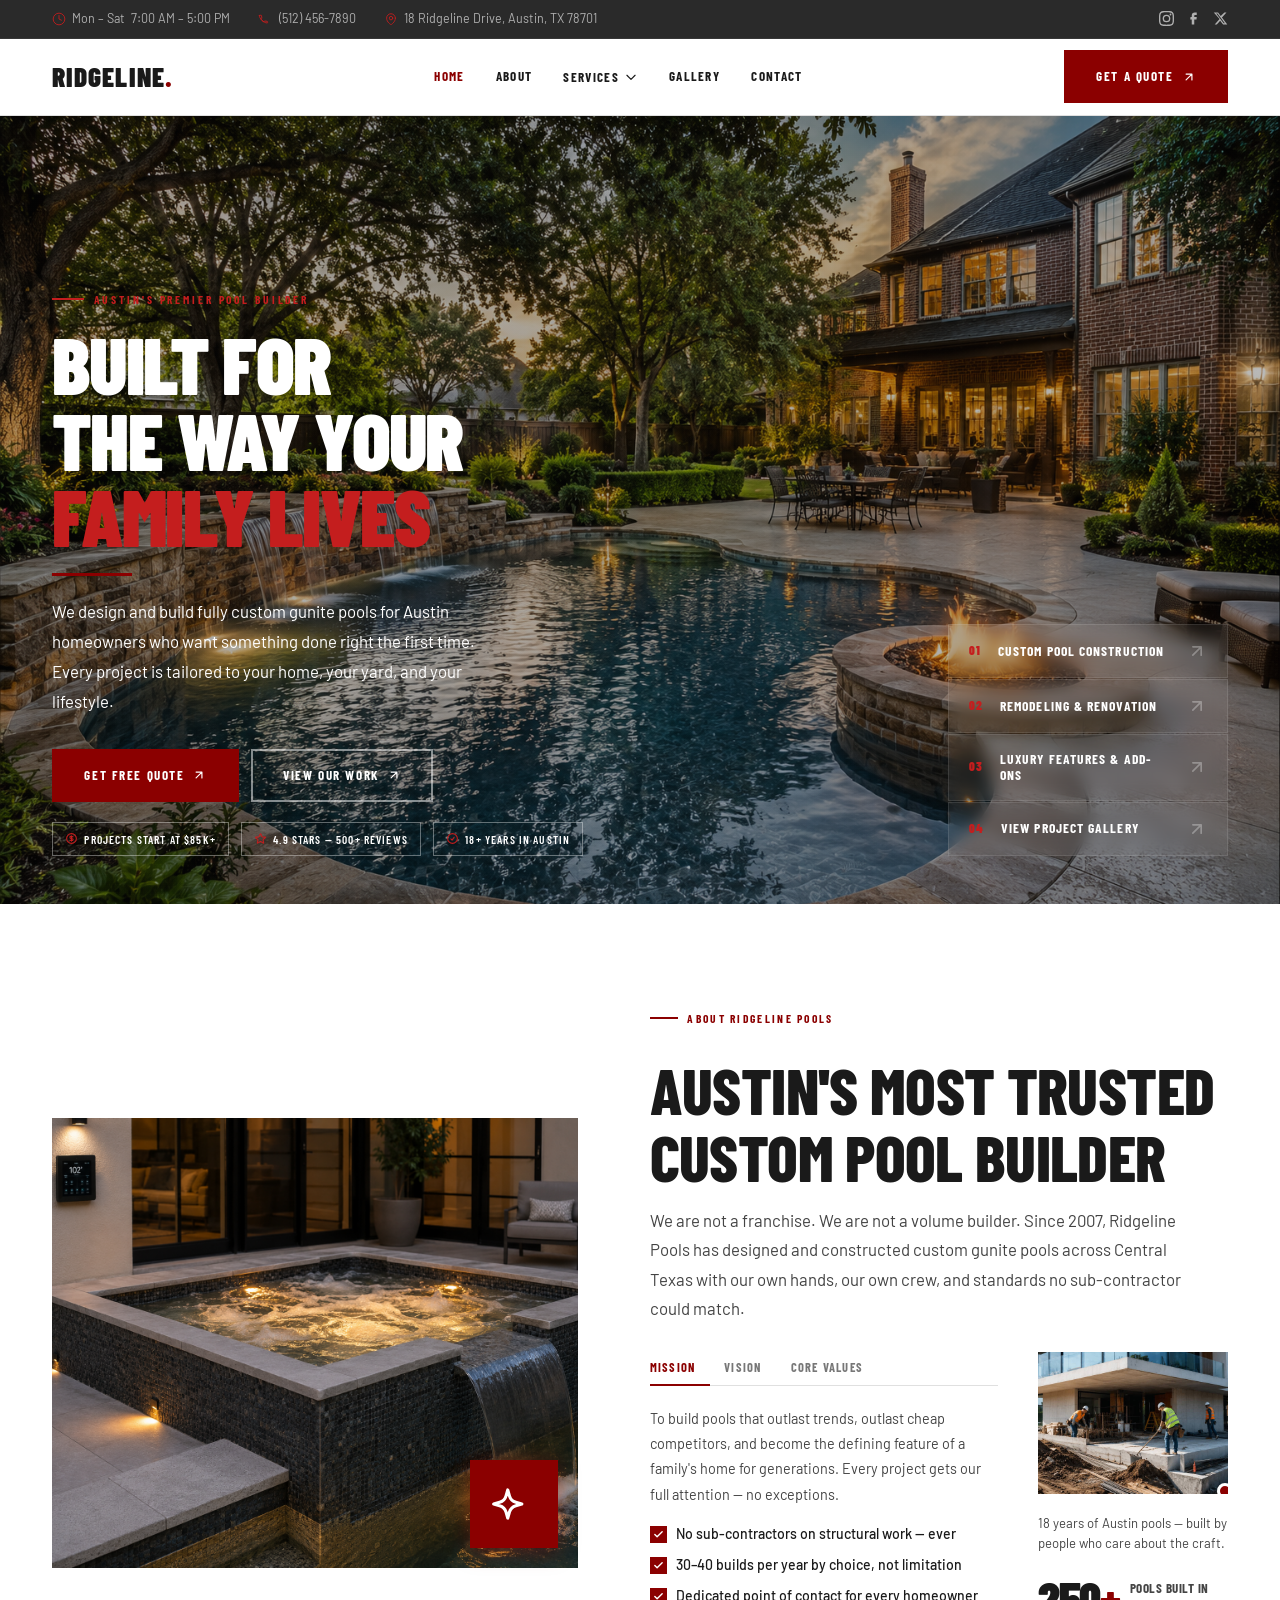
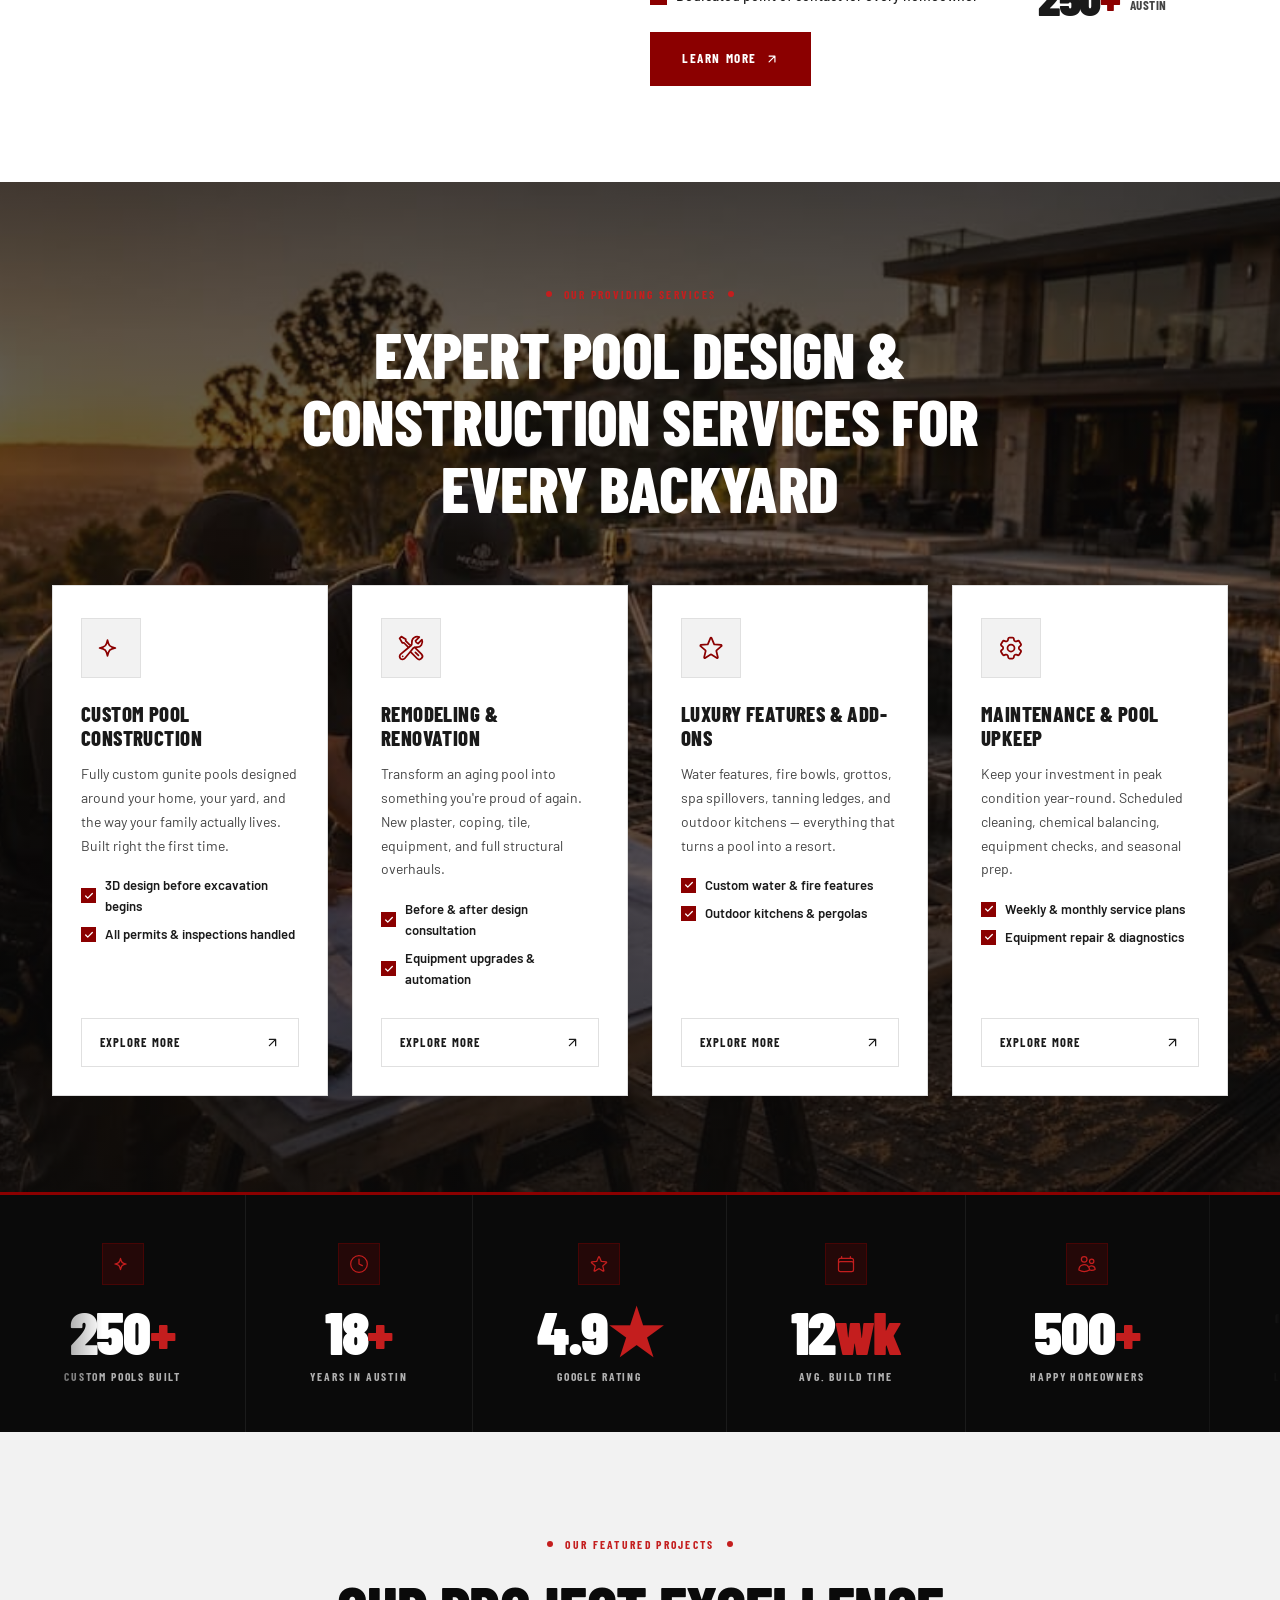
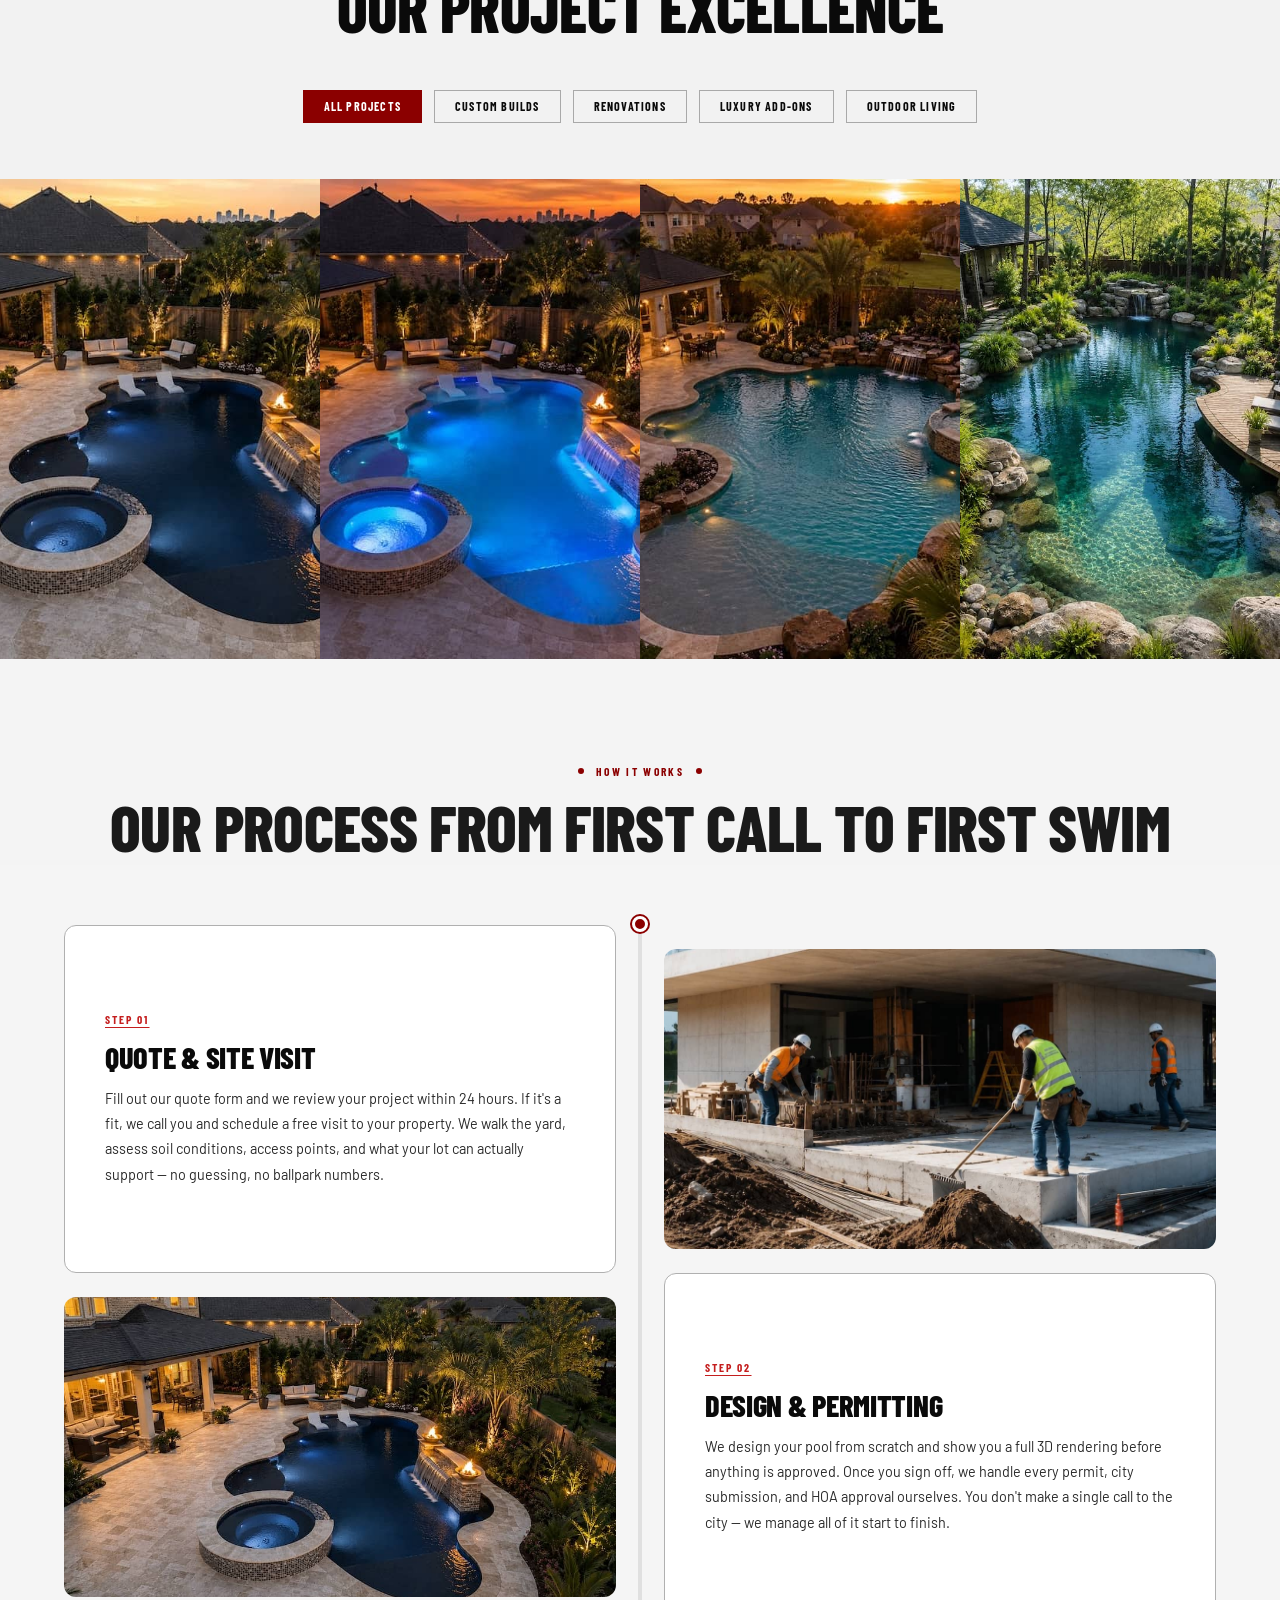
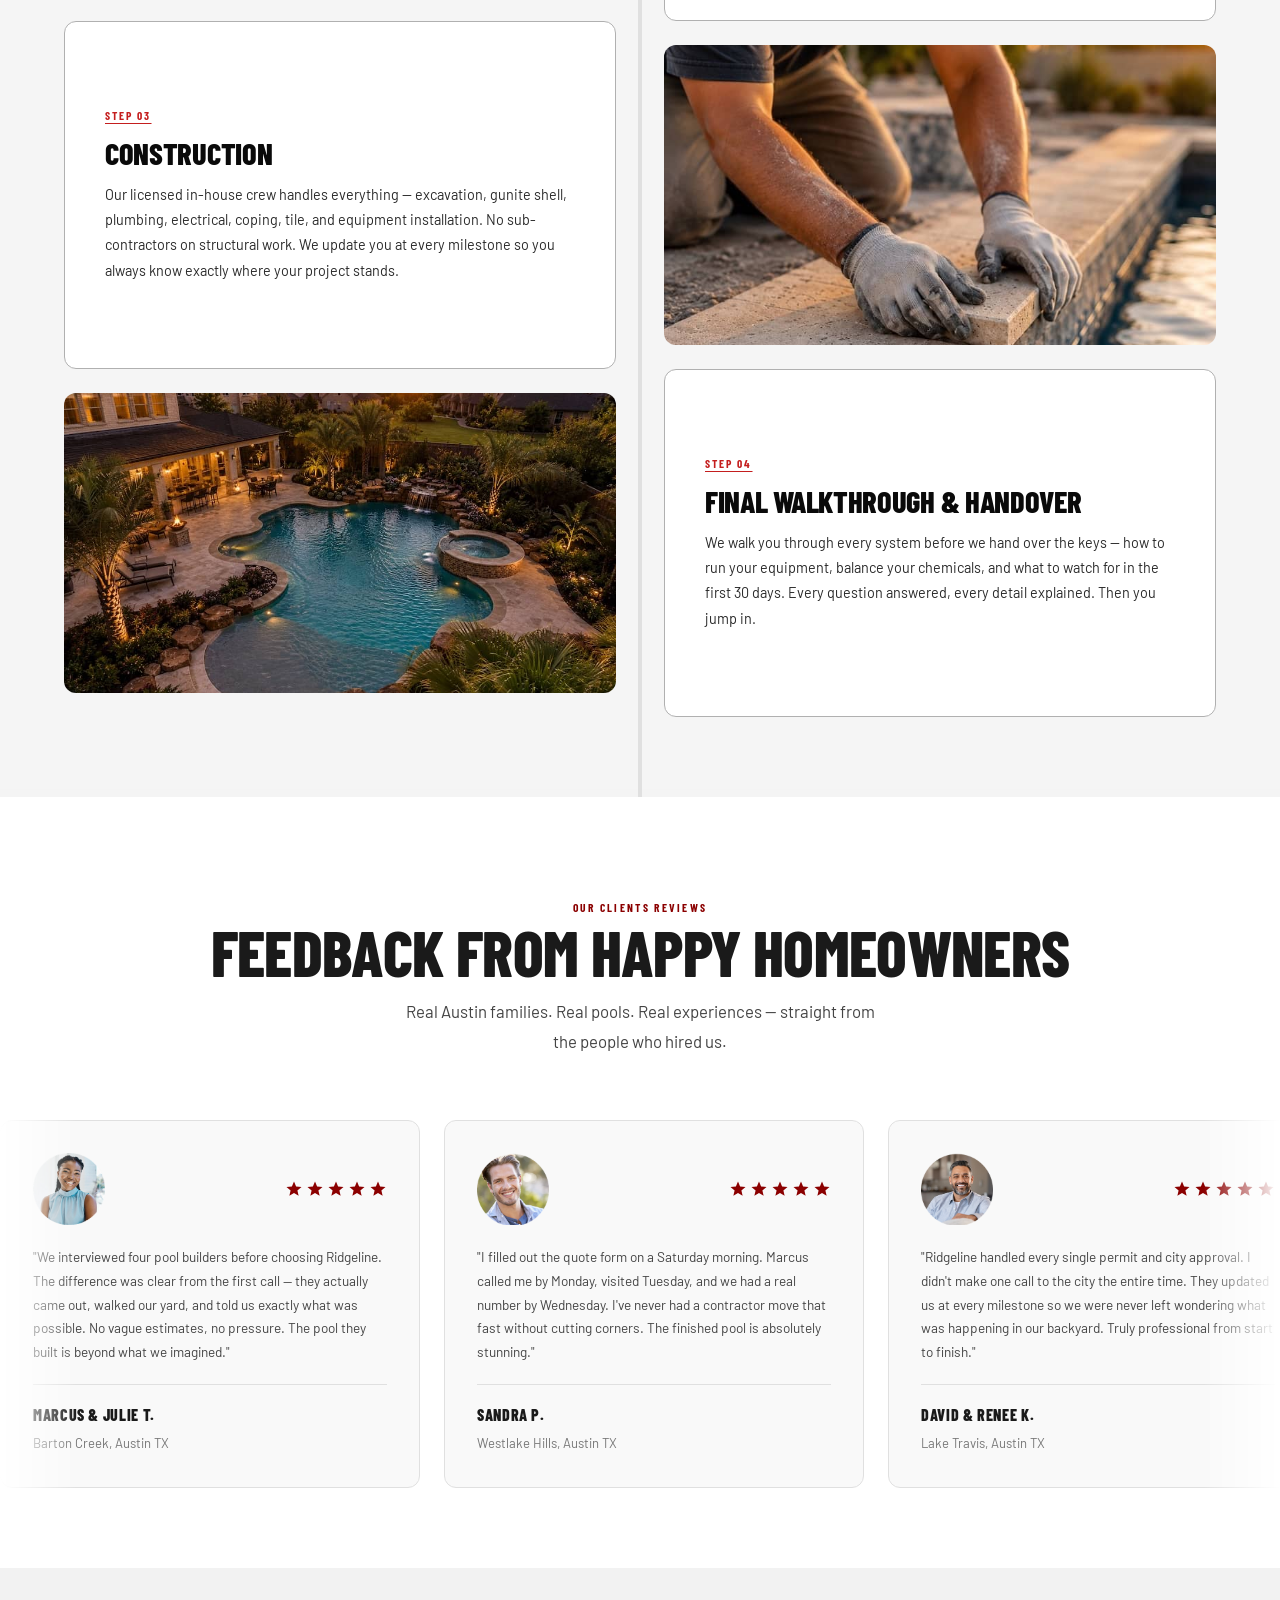
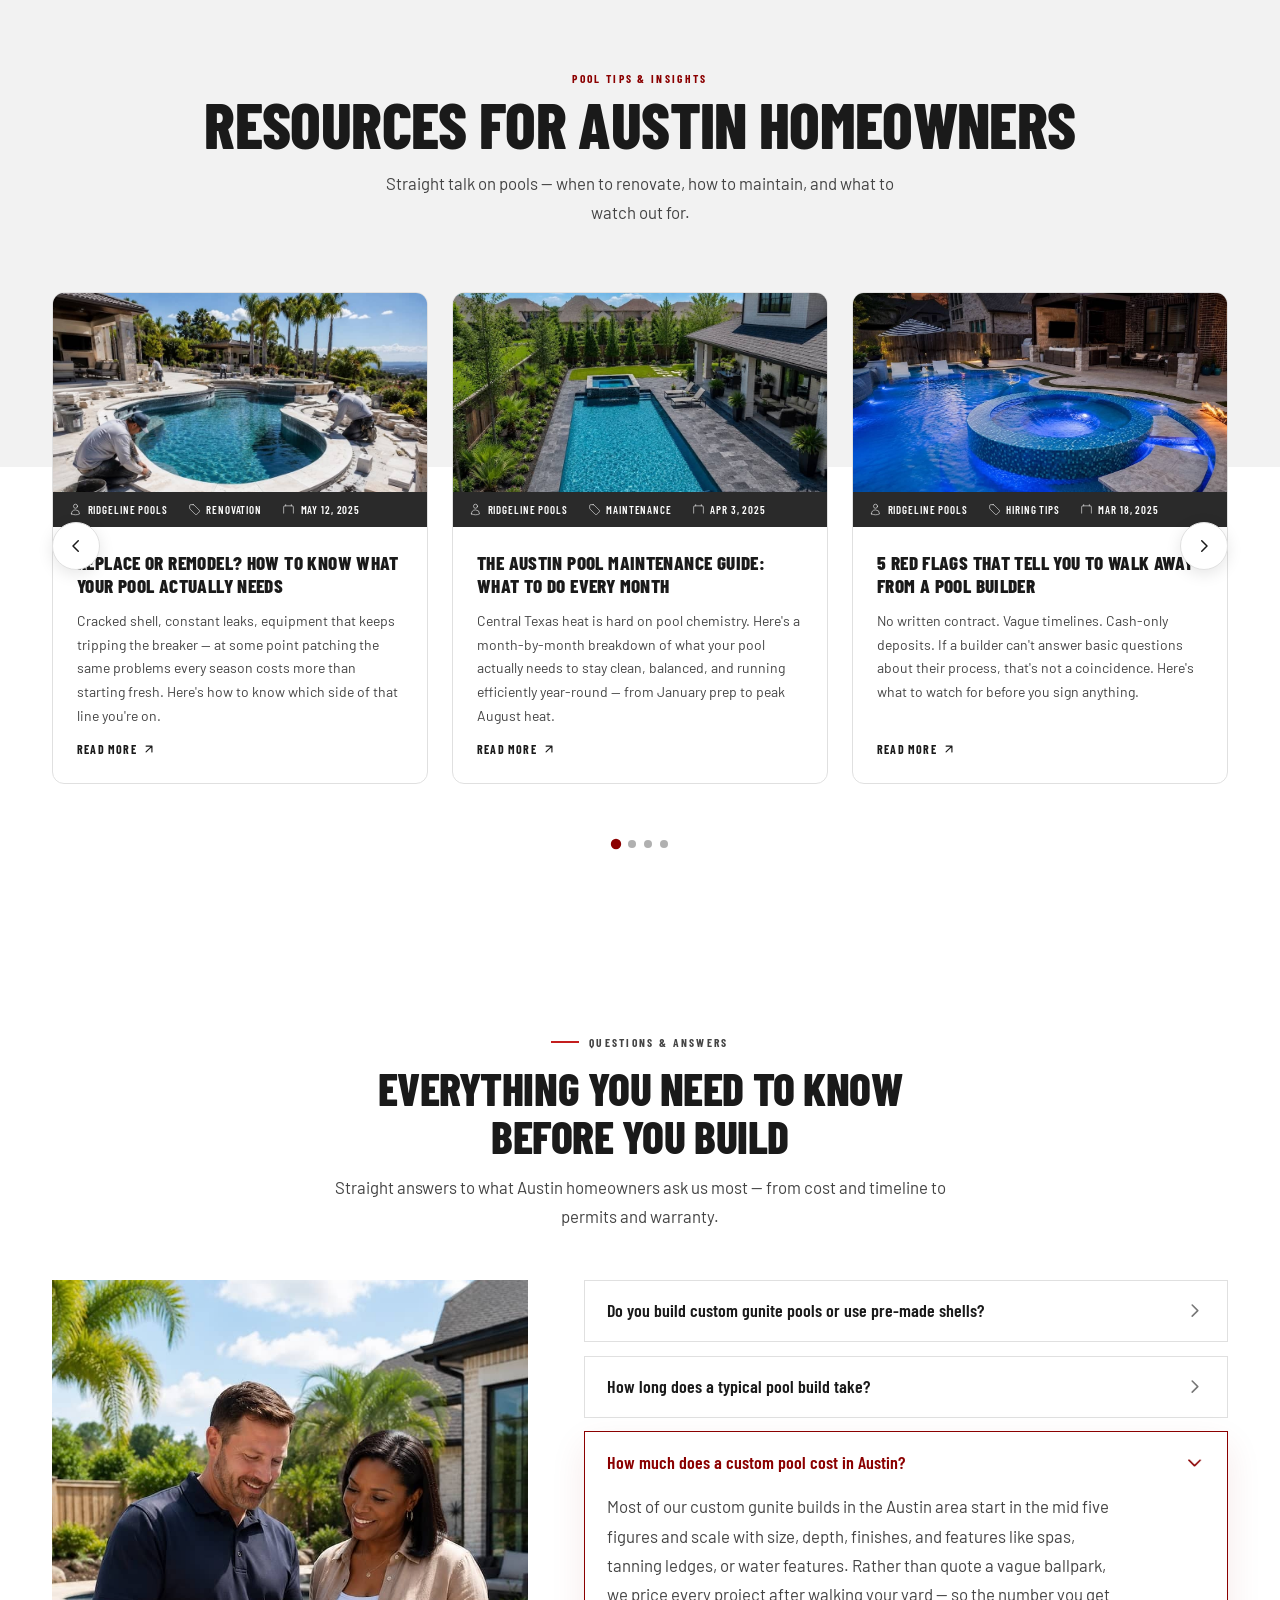
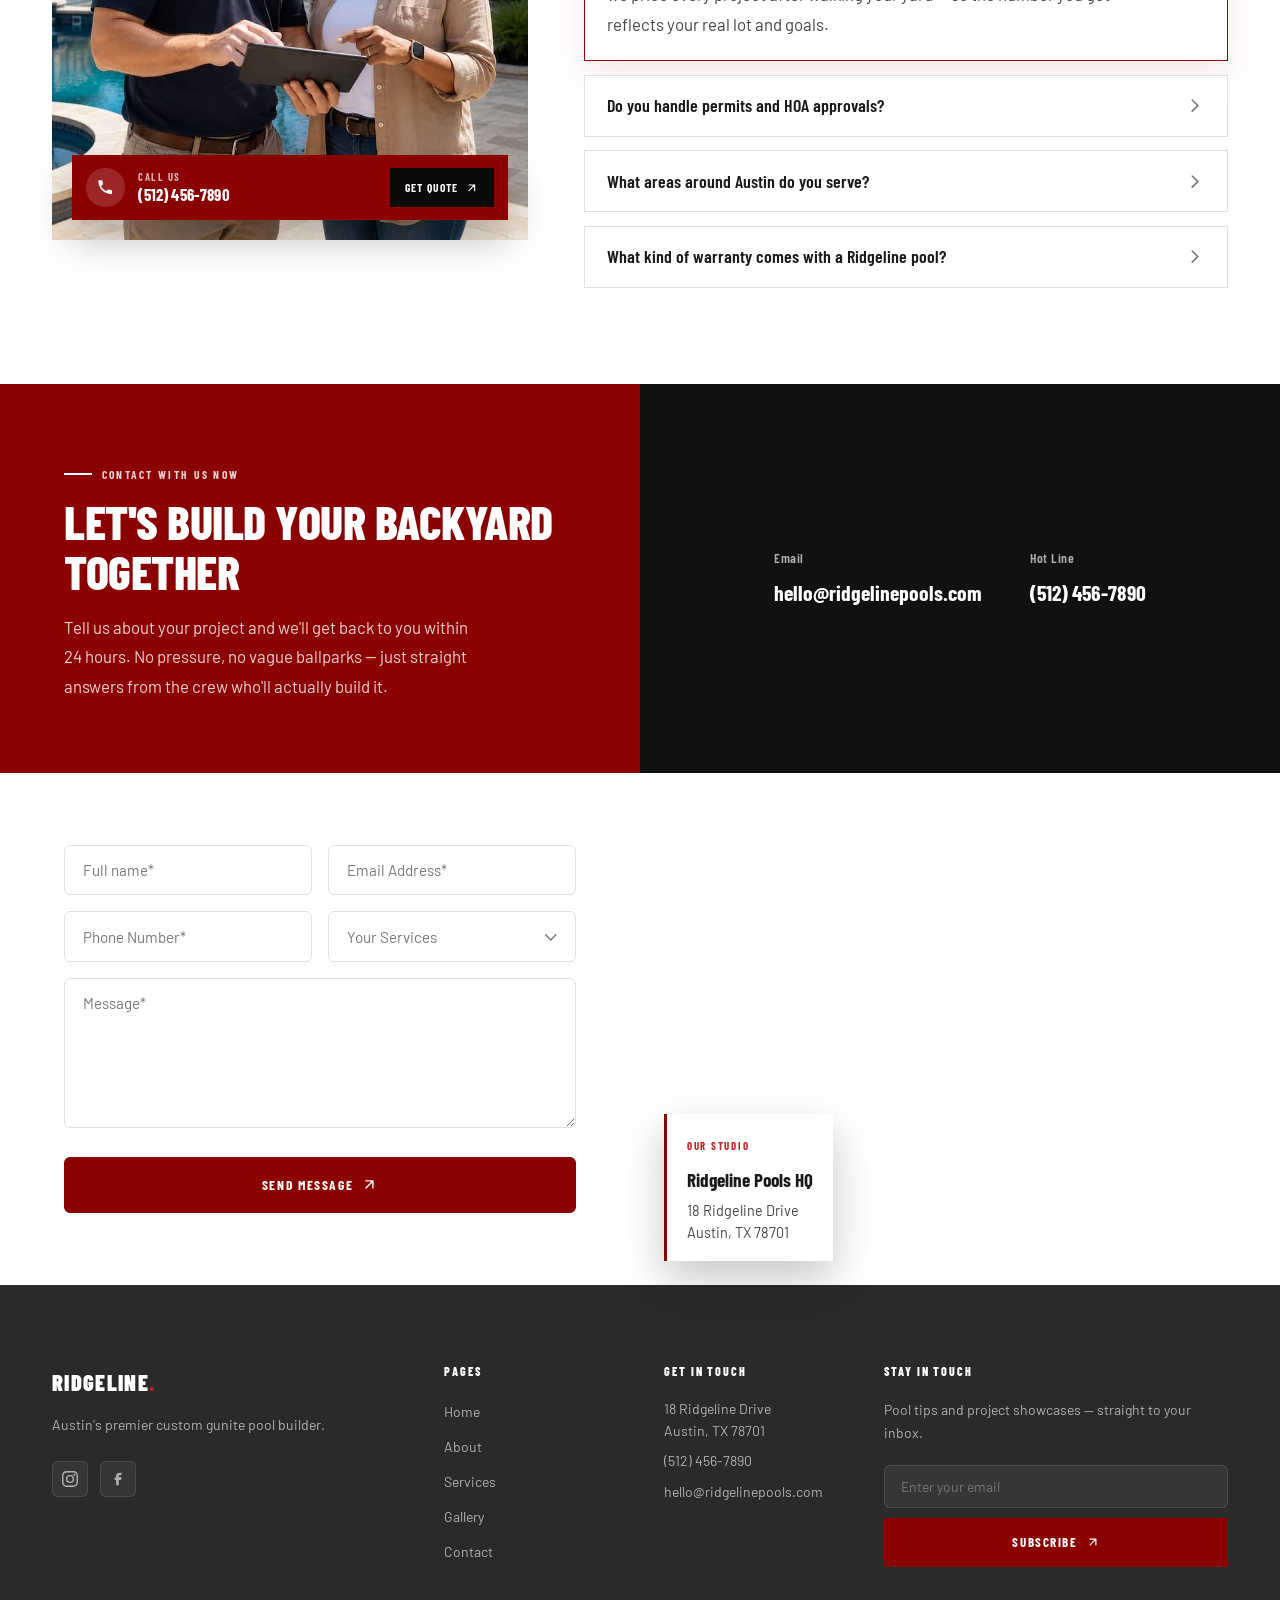
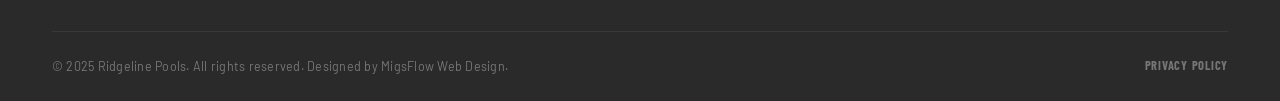
==== commit 54d415a4: "update" ====
--- a/index.html
+++ b/index.html
@@ -133,7 +133,7 @@
           </li>
 
           <li><a href="html/gallery.html">Gallery</a></li>
-          <li><a href="#contact">Contact</a></li>
+          <li><a href="html/contact.html">Contact</a></li>
 
         </ul>
       </nav>
@@ -183,7 +183,7 @@
           </li>
 
           <li><a href="html/gallery.html">Gallery</a></li>
-          <li><a href="#contact">Contact</a></li>
+          <li><a href="html/contact.html">Contact</a></li>
         </ul>
 
         <div class="nav-drawer-cta">
@@ -720,7 +720,7 @@
               <li>Weekly &amp; monthly service plans</li>
               <li>Equipment repair &amp; diagnostics</li>
             </ul>
-            <a href="#contact" class="service-card-btn">
+            <a href="html/contact.html" class="service-card-btn">
               Explore More
               <svg xmlns="http://www.w3.org/2000/svg" fill="none"
                    viewBox="0 0 24 24" stroke="currentColor" aria-hidden="true">
@@ -1802,11 +1802,11 @@
     <div class="container">
       <div class="footer-grid">
         <div class="footer-col footer-brand"><span class="footer-logo-text">RIDGELINE<span>.</span></span><p>Austin's premier custom gunite pool builder.</p><div class="footer-social"><a href="#" aria-label="Instagram"><svg xmlns="http://www.w3.org/2000/svg" viewBox="0 0 24 24" fill="currentColor"><path d="M12 2.163c3.204 0 3.584.012 4.85.07 3.252.148 4.771 1.691 4.919 4.919.058 1.265.069 1.645.069 4.849 0 3.205-.012 3.584-.069 4.849-.149 3.225-1.664 4.771-4.919 4.919-1.266.058-1.644.07-4.85.07-3.204 0-3.584-.012-4.849-.07-3.26-.149-4.771-1.699-4.919-4.92-.058-1.265-.07-1.644-.07-4.849 0-3.204.013-3.583.07-4.849.149-3.227 1.664-4.771 4.919-4.919 1.266-.057 1.645-.069 4.849-.069zM12 0C8.741 0 8.333.014 7.053.072 2.695.272.273 2.69.073 7.052.014 8.333 0 8.741 0 12c0 3.259.014 3.668.072 4.948.2 4.358 2.618 6.78 6.98 6.98C8.333 23.986 8.741 24 12 24c3.259 0 3.668-.014 4.948-.072 4.354-.2 6.782-2.618 6.979-6.98.059-1.28.073-1.689.073-4.948 0-3.259-.014-3.667-.072-4.947-.196-4.354-2.617-6.78-6.979-6.98C15.668.014 15.259 0 12 0zm0 5.838a6.162 6.162 0 100 12.324 6.162 6.162 0 000-12.324zM12 16a4 4 0 110-8 4 4 0 010 8zm6.406-11.845a1.44 1.44 0 100 2.881 1.44 1.44 0 000-2.881z"/></svg></a><a href="#" aria-label="Facebook"><svg xmlns="http://www.w3.org/2000/svg" viewBox="0 0 24 24" fill="currentColor"><path d="M9.198 21.5h4v-8.01h3.604l.396-3.98h-4V7.5a1 1 0 0 1 1-1h3v-4h-3a5 5 0 0 0-5 5v2.01h-2l-.396 3.98h2.396v8.01Z"/></svg></a></div></div>
-        <div class="footer-col footer-nav"><h4>Pages</h4><ul><li><a href="#hero">Home</a></li><li><a href="html/about.html">About</a></li><li><a href="#services">Services</a></li><li><a href="html/gallery.html">Gallery</a></li><li><a href="#contact">Contact</a></li></ul></div>
+        <div class="footer-col footer-nav"><h4>Pages</h4><ul><li><a href="#hero">Home</a></li><li><a href="html/about.html">About</a></li><li><a href="#services">Services</a></li><li><a href="html/gallery.html">Gallery</a></li><li><a href="html/contact.html">Contact</a></li></ul></div>
         <div class="footer-col footer-contact"><h4>Get In Touch</h4><address><p>18 Ridgeline Drive<br>Austin, TX 78701</p><a href="tel:+15124567890">(512) 456-7890</a><a href="mailto:hello@ridgelinepools.com">hello@ridgelinepools.com</a></address></div>
         <div class="footer-col footer-newsletter"><h4>Stay In Touch</h4><p>Pool tips and project showcases — straight to your inbox.</p><form class="footer-form" action="#" method="POST"><label for="footer-email-q" class="sr-only">Email</label><input type="email" id="footer-email-q" name="email" placeholder="Enter your email" autocomplete="email" required><button type="submit" class="btn-primary">Subscribe <svg class="btn-icon" xmlns="http://www.w3.org/2000/svg" fill="none" viewBox="0 0 24 24" stroke="currentColor"><path stroke-linecap="round" stroke-linejoin="round" stroke-width="2" d="M7 17L17 7M17 7H7M17 7v10"/></svg></button></form></div>
       </div>
-      <div class="footer-bottom"><p>&copy; 2025 Ridgeline Pools. All rights reserved. Designed by MigsFlow Web Design.</p></div>
+      <div class="footer-bottom"><p>&copy; 2025 Ridgeline Pools. All rights reserved. Designed by MigsFlow Web Design.</p><a href="html/privacy-policy.html" class="footer-privacy">Privacy Policy</a></div>
     </div>
   </footer>
 
--- a/global.css
+++ b/global.css
@@ -339,7 +339,19 @@
 /* ── Bottom bar ── */
 .footer-bottom {
   padding: 1.5rem 0;
+  display: flex;
+  flex-direction: column;
+  align-items: center;
+  gap: 0.6rem;
   text-align: center;
+}
+
+@media (min-width: 600px) {
+  .footer-bottom {
+    flex-direction: row;
+    justify-content: space-between;
+    text-align: left;
+  }
 }
 
 .footer-bottom p {
@@ -347,6 +359,18 @@
   color: var(--grey-400);
   letter-spacing: 0.02em;
 }
+
+.footer-privacy {
+  font-size: 0.78rem;
+  color: var(--grey-400);
+  letter-spacing: 0.06em;
+  text-transform: uppercase;
+  font-family: var(--font-display);
+  font-weight: 700;
+  white-space: nowrap;
+  transition: color var(--transition);
+}
+.footer-privacy:hover { color: var(--white); }
 
 /* ── Scroll to top button ── */
 .scroll-top-btn {
--- a/nav-hero.css
+++ b/nav-hero.css
@@ -538,9 +538,9 @@
   z-index: 1;
   background: linear-gradient(
     to right,
-    rgba(10,10,10,0.82) 0%,
-    rgba(10,10,10,0.55) 50%,
-    rgba(10,10,10,0.98) 100%
+    rgba(10,10,10,0.32) 0%,
+    rgba(10,10,10,0.35) 50%,
+    rgba(10,10,10,0.28) 100%
   );
 }
 
@@ -573,6 +573,7 @@
     align-items: flex-end;
     justify-content: space-between;
     gap: 3rem;
+    padding-top: 4rem;
   }
 }
 
@@ -2960,3 +2961,10 @@
 
 /* Offset in-page anchor jumps so the sticky navbar doesn't cover headings */
 #contact, #faq { scroll-margin-top: 90px; }
+
+.link {
+  color: var(--white);
+  font-weight: 700;
+  font-style: italic;
+  text-decoration: underline;
+}
